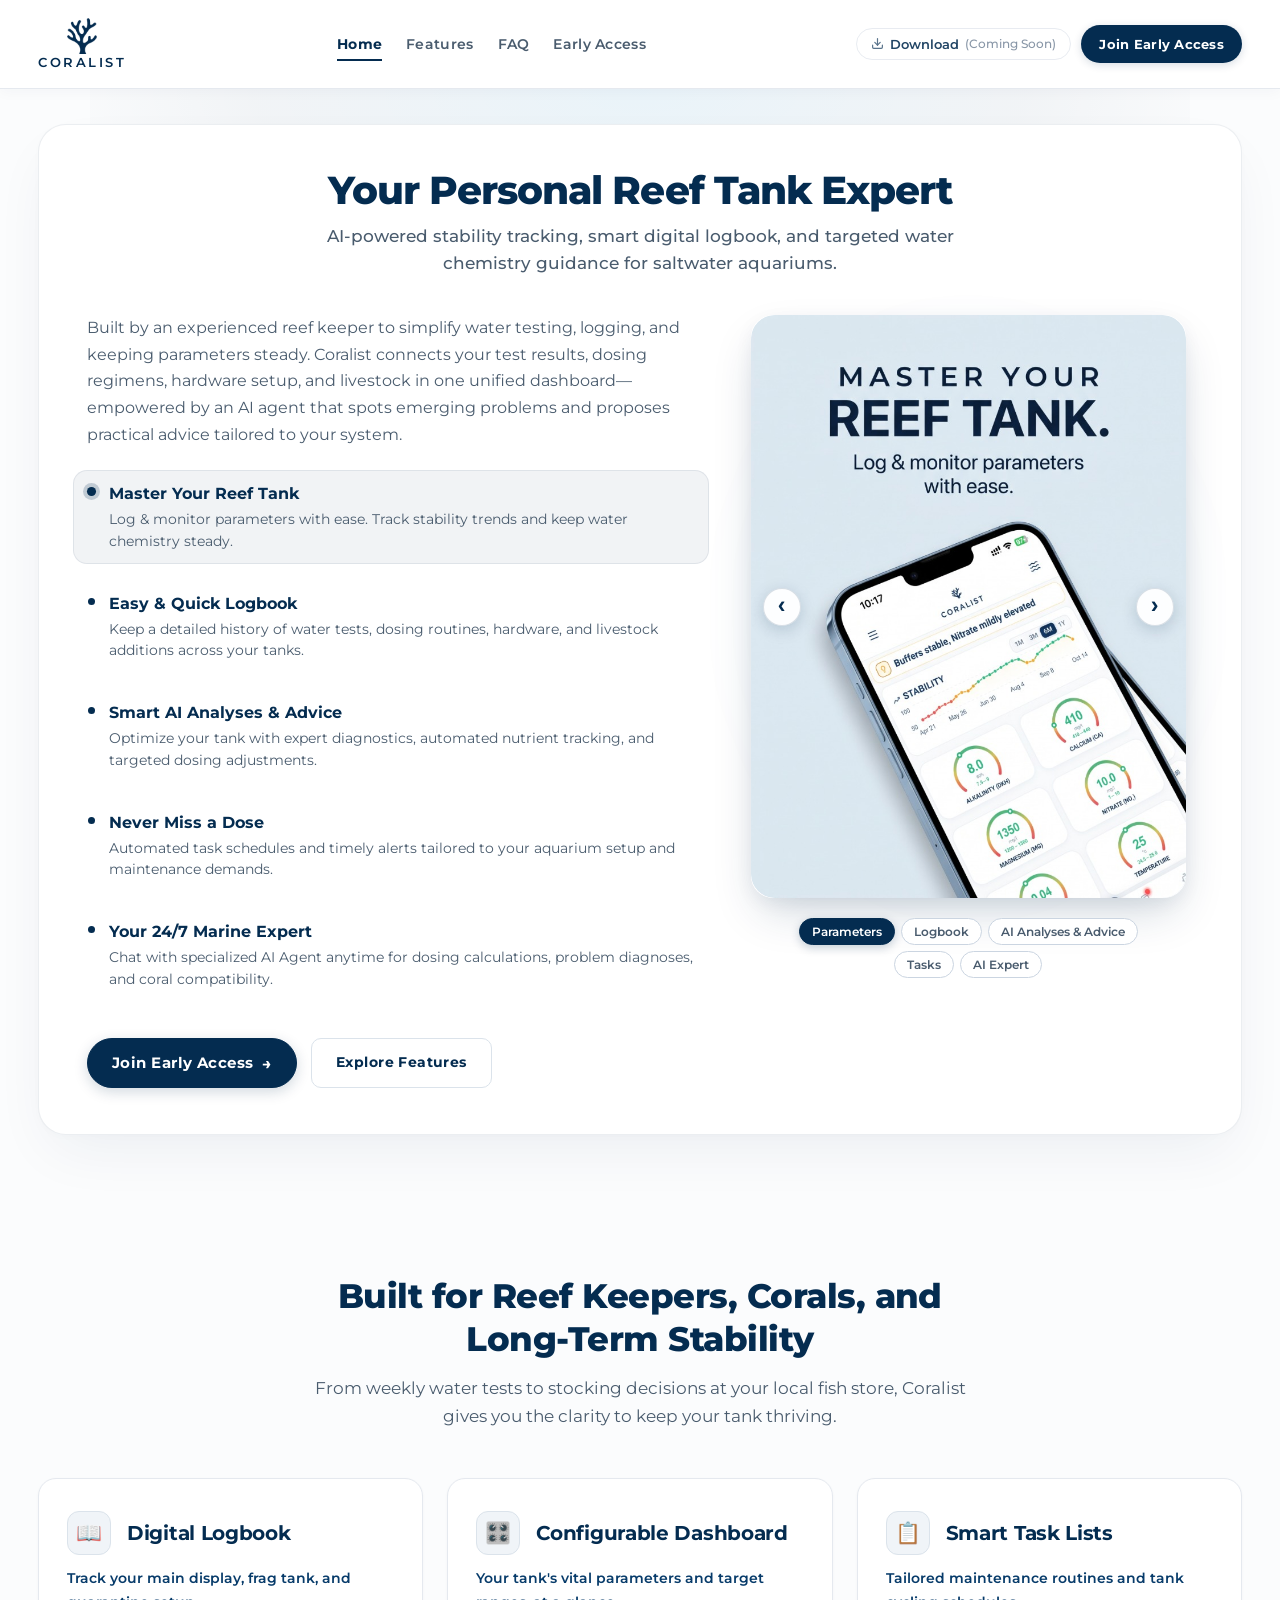
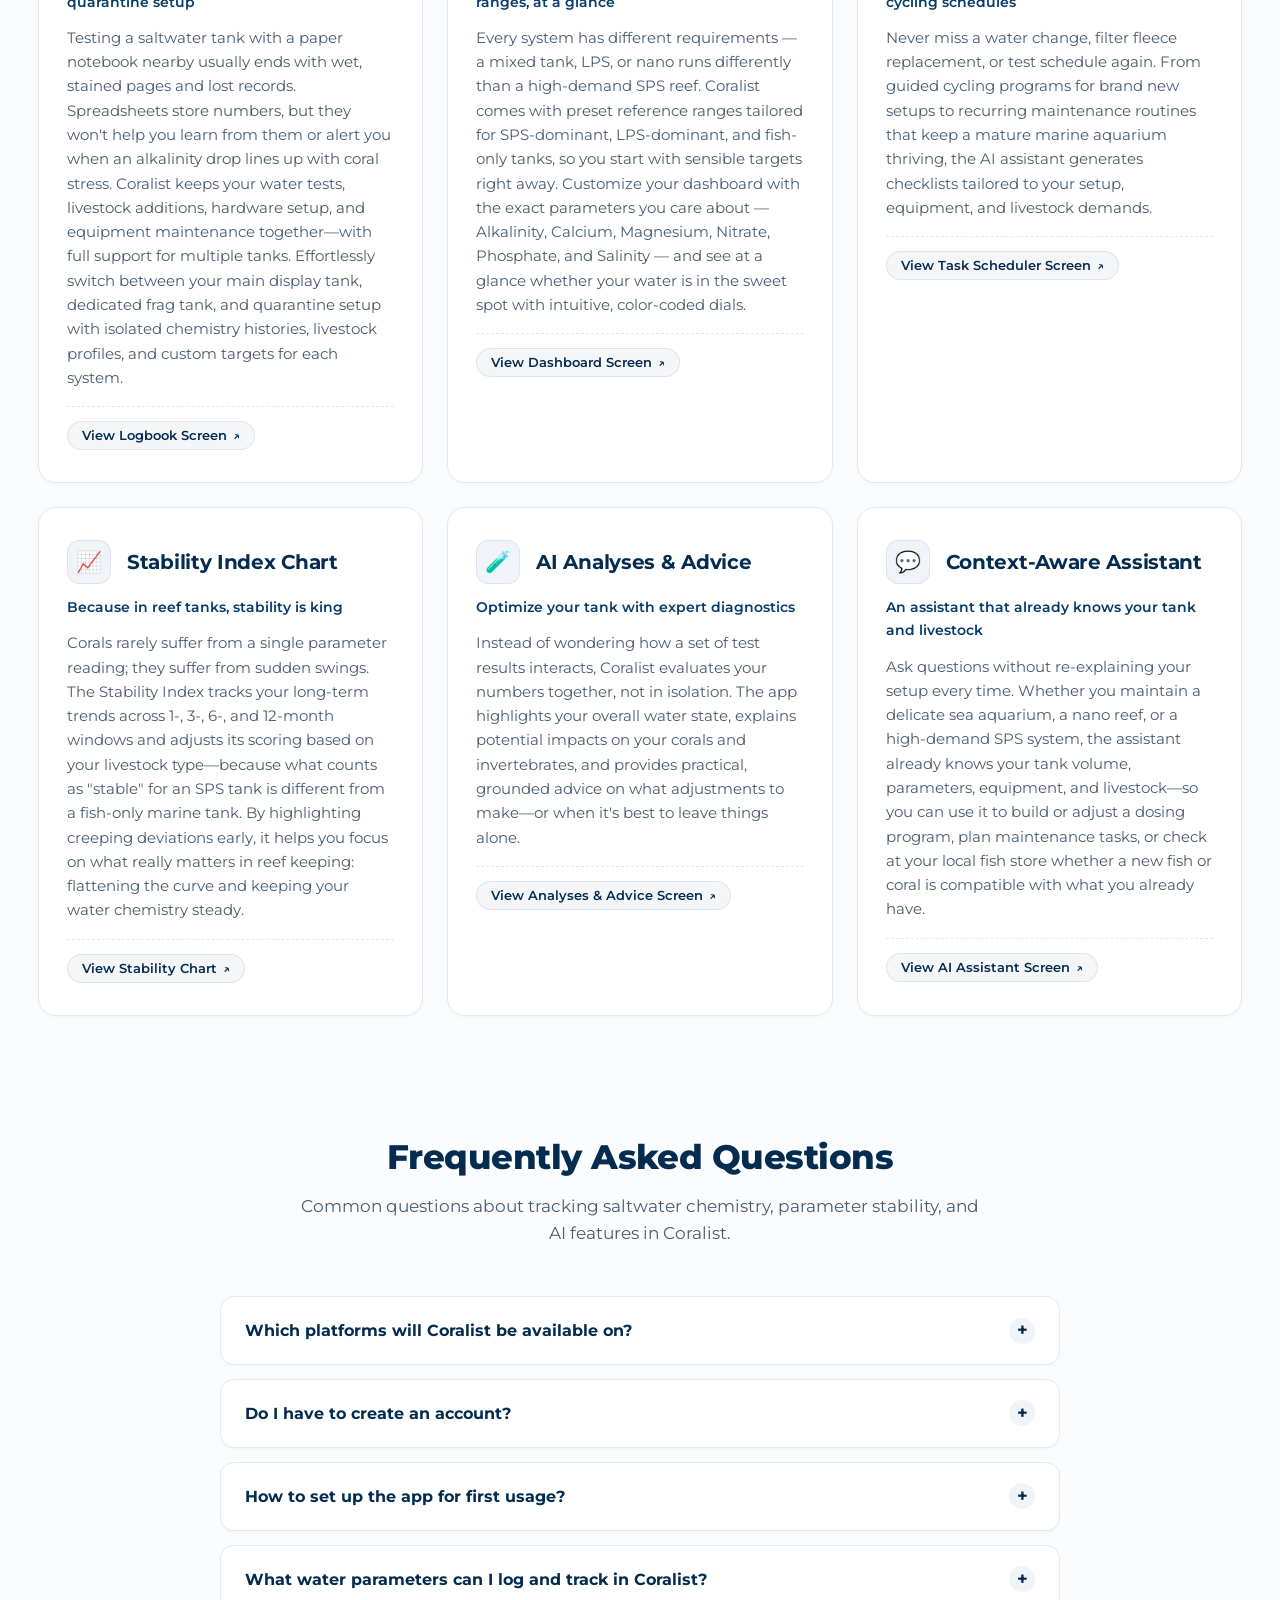
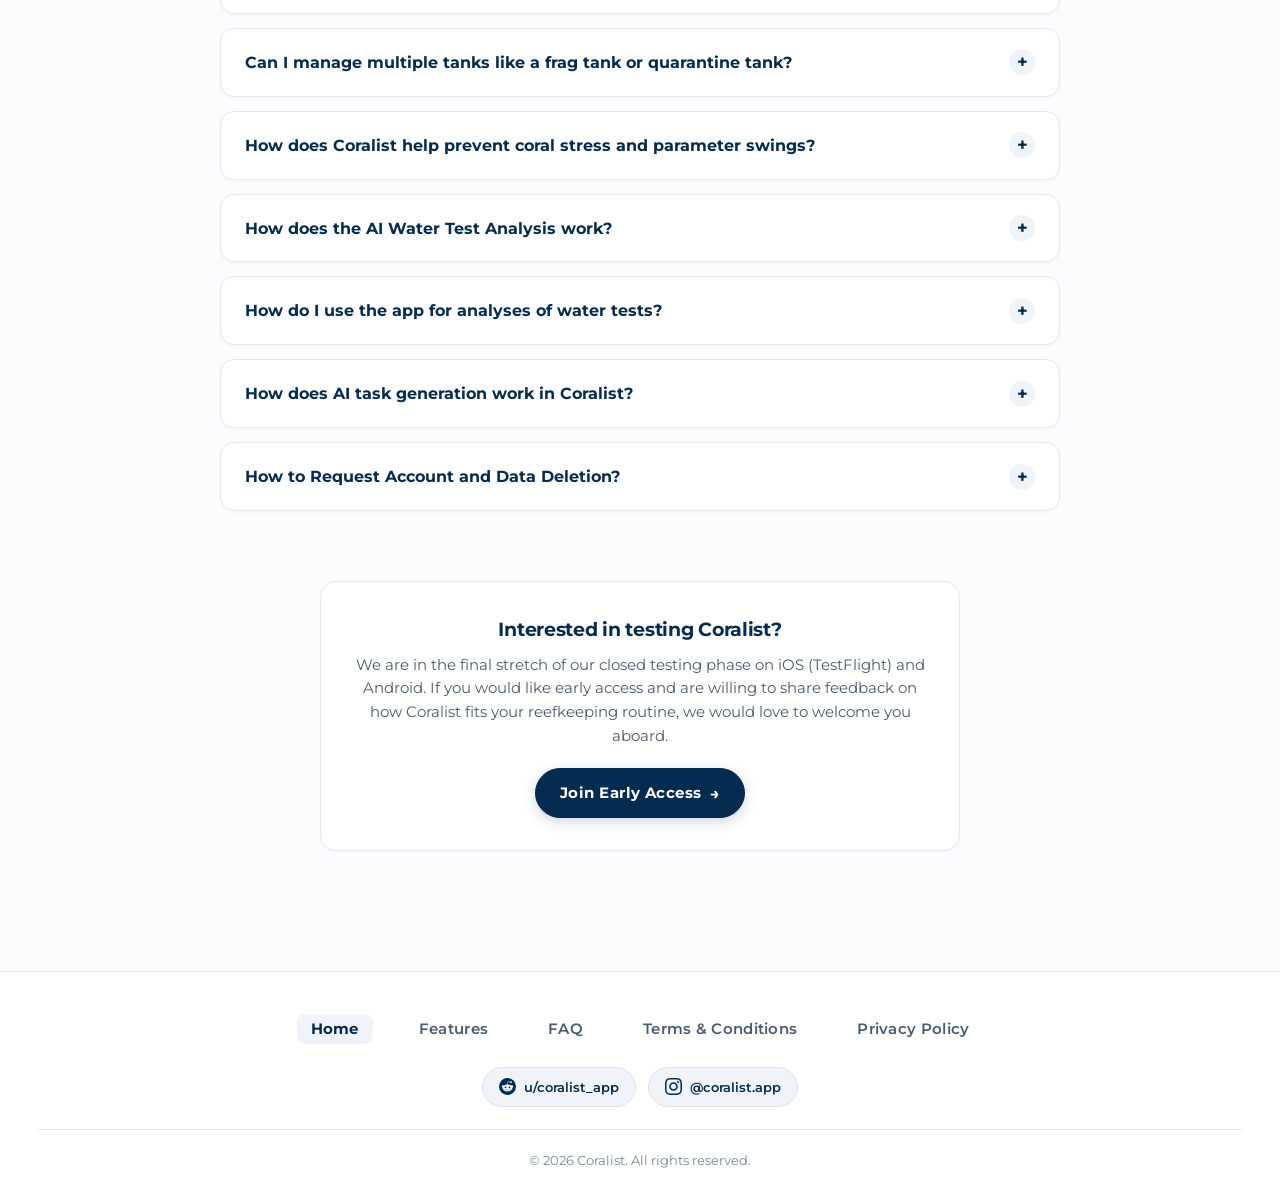
==== index.html @ 56431253 "feat(faq): remove pill badges and stack deletion method panes" ====
<!DOCTYPE html>
<html lang="en">

<head>
  <meta charset="UTF-8">
  <meta name="viewport" content="width=device-width, initial-scale=1.0">
  <title>Coralist — AI-Powered Reef Tank Advisor & Logbook</title>
  <meta name="description"
    content="Coralist is the smart reef tank advisor, logbook, and water chemistry tracker. Monitor parameter stability, log saltwater tests, and get AI guidance tailored to your corals.">
  <meta name="keywords"
    content="reef tank logbook, saltwater aquarium tracker, marine aquarium water testing, sea aquarium parameters, coral care app, reef tank app, alkalinity stability">
  <link rel="canonical" href="https://coralist.app/">

  <!-- Open Graph / Facebook / Discord / WhatsApp / Forums -->
  <meta property="og:type" content="website">
  <meta property="og:url" content="https://coralist.app/">
  <meta property="og:title" content="Coralist — AI-Powered Reef Tank Advisor & Logbook">
  <meta property="og:description"
    content="Coralist is the smart reef tank advisor, logbook, and water chemistry tracker. Monitor parameter stability, log saltwater tests, and get AI guidance tailored to your corals.">
  <meta property="og:image" content="https://coralist.app/assets/logo-premium-clean.png">
  <meta property="og:image:secure_url" content="https://coralist.app/assets/logo-premium-clean.png">
  <meta property="og:image:type" content="image/png">
  <meta property="og:image:width" content="1024">
  <meta property="og:image:height" content="1024">
  <meta property="og:image:alt" content="Coralist App Logo">
  <meta property="og:site_name" content="Coralist">

  <!-- Twitter Card -->
  <meta name="twitter:card" content="summary">
  <meta name="twitter:url" content="https://coralist.app/">
  <meta name="twitter:title" content="Coralist — AI-Powered Reef Tank Advisor & Logbook">
  <meta name="twitter:description"
    content="Coralist is the smart reef tank advisor, logbook, and water chemistry tracker. Monitor parameter stability, log saltwater tests, and get AI guidance tailored to your corals.">
  <meta name="twitter:image" content="https://coralist.app/assets/logo-premium-clean.png">
  <meta name="twitter:image:alt" content="Coralist App Logo">

  <!-- Mobile Browser Theme Color -->
  <meta name="theme-color" content="#042c50">

  <!-- Favicons -->
  <link rel="icon" type="image/svg+xml" href="assets/favicon.svg">
  <link rel="icon" type="image/png" sizes="32x32" href="assets/favicon-32x32.png">
  <link rel="icon" type="image/png" href="assets/logo-premium-clean.png">
  <link rel="apple-touch-icon" href="assets/apple-touch-icon.png">
  <link rel="stylesheet" href="styles.css?v=8.0">

  <!-- Schema.org Structured Data -->
  <script type="application/ld+json">
  {
    "@context": "https://schema.org",
    "@graph": [
      {
        "@type": "SoftwareApplication",
        "name": "Coralist",
        "applicationCategory": "UtilitiesApplication",
        "operatingSystem": "iOS, Android",
        "description": "Smart digital logbook and water chemistry companion for reef tank, marine aquarium, and sea aquarium keepers. Track alkalinity, calcium, nitrate, phosphate, and stability trends with context-aware AI analysis.",
        "url": "https://coralist.app/",
        "image": "https://coralist.app/assets/screenshots/feature-dashboard.jpg",
        "screenshot": "https://coralist.app/assets/screenshots/feature-dashboard.jpg",
        "offers": {
          "@type": "Offer",
          "price": "0",
          "priceCurrency": "USD",
          "availability": "https://schema.org/PreOrder"
        }
      },
      {
        "@type": "Organization",
        "name": "Coralist",
        "url": "https://coralist.app/",
        "logo": "https://coralist.app/assets/logo-premium-clean.png",
        "sameAs": [
          "https://www.reddit.com/user/coralist_app/",
          "https://www.instagram.com/coralist.app/"
        ],
        "contactPoint": {
          "@type": "ContactPoint",
          "email": "contact@coralist.app",
          "contactType": "Customer Support"
        }
      },
      {
        "@type": "FAQPage",
        "mainEntity": [
          {
            "@type": "Question",
            "name": "Which platforms will Coralist be available on?",
            "acceptedAnswer": {
              "@type": "Answer",
              "text": "Coralist is built natively for both iOS (iPhone) and Android mobile devices."
            }
          },
          {
            "@type": "Question",
            "name": "Do I have to create an account?",
            "acceptedAnswer": {
              "@type": "Answer",
              "text": "Only if you want to use cloud backup of your data and AI expert analyses. You can log parameters and use core features locally without an account, but creating an account is required if you want secure cloud backup across your devices and access to AI expert analyses."
            }
          },
          {
            "@type": "Question",
            "name": "How to set up the app for first usage?",
            "acceptedAnswer": {
              "@type": "Answer",
              "text": "Setting up Coralist for first usage is quick: 1. Click on Logbook in the bottom navigation. 2. Click on the Fish Icon in the top sub-menu to add your livestock. 3. Click on '+ Add Livestock'. 4. Fill in the details of the livestock being added. 5. Click on the Doser icon in the Logbook pane and click on 'Add Dosing'. 6. Add the details of your dosing solution. 7. Click on Hardware then click on 'Add Hardware'. 8. Add the details of your aquarium devices and equipment."
            }
          },
          {
            "@type": "Question",
            "name": "What water parameters can I log and track in Coralist?",
            "acceptedAnswer": {
              "@type": "Answer",
              "text": "Coralist supports logging and tracking all essential saltwater and reef aquarium parameters: Alkalinity (dKH), Calcium (Ca), Magnesium (Mg), Nitrate (NO₃), Phosphate (PO₄), Salinity (34–36 ppt / SG), Potassium (K), Boron (B), Iodine (I), Silicon (Si), Ammonia, Nitrite, pH, and Temperature. You can configure custom target ranges or use presets tailored for SPS-dominant, LPS, or mixed reefs."
            }
          },
          {
            "@type": "Question",
            "name": "Can I manage multiple tanks like a frag tank or quarantine tank?",
            "acceptedAnswer": {
              "@type": "Answer",
              "text": "Yes. Coralist supports full multi-tank management. You can create separate, dedicated profiles for your main display tank, frag tank, and quarantine tank (QT). Each tank maintains its own independent water chemistry history, custom target parameter ranges, livestock logs, equipment inventory, and AI analysis."
            }
          },
          {
            "@type": "Question",
            "name": "How does Coralist help prevent coral stress and parameter swings?",
            "acceptedAnswer": {
              "@type": "Answer",
              "text": "In reef aquariums, stability is king. Coralist's Stability Index tracks your parameters across 1-, 3-, 6-, and 12-month windows, scoring stability based on your livestock requirements to highlight creeping deviations before visible coral stress occurs."
            }
          },
          {
            "@type": "Question",
            "name": "How does the AI Water Test Analysis work?",
            "acceptedAnswer": {
              "@type": "Answer",
              "text": "Instead of evaluating each test result in isolation, Coralist's AI analyzes your parameters collectively. It takes into account historical trends, tank volume, coral sensitivity, and dosing routines to provide practical guidance on adjustments—or advise when it is best to leave things alone."
            }
          },
          {
            "@type": "Question",
            "name": "How do I use the app for analyses of water tests?",
            "acceptedAnswer": {
              "@type": "Answer",
              "text": "Using Coralist for water test analyses is simple: 1. Click the '+' button in the bottom navigation to add a new record. 2. Select 'Water test' from the category dropdown menu. 3. Enter your measured parameters or upload ICP PDF results, and submit. 4. The app calls the specialized AI Agent to analyze your current parameters against your historical trends, tank configuration, and livestock demands. 5. The AI Agent generates a comprehensive report with biological impact diagnostics and actionable dosing advice."
            }
          },
          {
            "@type": "Question",
            "name": "How does AI task generation work in Coralist?",
            "acceptedAnswer": {
              "@type": "Answer",
              "text": "Coralist's AI assistant creates personalized maintenance routines based directly on your tank's specifications—including water volume, maturity, equipment setup, livestock, and testing history. Whether you need a step-by-step cycling protocol for a brand-new system, a recovery routine after parameter swings, or recurring maintenance for skimmer cleaning, dosing refills, and media swaps, the AI drafts an actionable schedule that you can customize, set reminders for, and track with a single tap."
            }
          },
          {
            "@type": "Question",
            "name": "How to Request Account and Data Deletion?",
            "acceptedAnswer": {
              "@type": "Answer",
              "text": "In accordance with Google Play Developer Policies and data privacy regulations (GDPR and CCPA), Coralist provides full control over your personal data. You can delete your account and all associated data at any time using either of the following methods: Method 1: Delete Directly in the Mobile App (Instant) — 1. Open the Coralist app on your device. 2. Tap the menu icon in the top navigation bar to open the Settings Drawer. 3. Scroll down to the bottom section. 4. Tap 'Delete Account'. 5. Confirm the deletion prompt. Your session will immediately end, and your account will be marked for permanent removal. Method 2: Request Deletion via Email (If the app is uninstalled) — Send an email to contact@coralist.app with the subject 'Account and Data Deletion Request' stating that you wish to delete your Coralist account and providing your account email. What Data is Permanently Deleted: Account credentials, email address, authentication records; aquarium profiles, tank specifications, livestock records; all water parameter logs, testing history, dosing records, logbook entries; scheduled tasks and notifications; AI chat history and advice logs. Data Retention and Processing Window: In-app requests are processed immediately; email requests within 48 hours; all database records and backup archives are completely expunged within 30 days. Note on Active Subscriptions: Deleting your account does not cancel active store subscriptions; please cancel directly in your device store settings."
            }
          }
        ]
      }
    ]
  }
  </script>
</head>

<body>

  <!-- Site Header -->
  <header class="site-header">
    <div class="container nav-row">
      <!-- Left: Logo with Coralist centered underneath -->
      <a href="index.html" class="brand-link" aria-label="Coralist Home">
        <img src="assets/coral-header-light-thinned.png" alt="Coralist Logo" class="brand-icon-img" width="30" height="36">
        <span class="brand-text">Coralist</span>
      </a>

      <!-- Right: Navigation -->
      <nav class="site-nav">
        <ul class="nav-links">
          <li><a href="index.html" class="active">Home</a></li>
          <li><a href="#features">Features</a></li>
          <li><a href="#faq">FAQ</a></li>
          <li><a href="#beta-signup">Early Access</a></li>
        </ul>
      </nav>

      <!-- Action Buttons: Download (with Coming Soon tip) + Join Early Access CTA -->
      <div class="nav-actions">
        <button class="btn-nav-download" disabled aria-disabled="true" title="Public App Store & Google Play release coming soon">
          <svg class="download-icon" viewBox="0 0 24 24" width="13" height="13" fill="none" stroke="currentColor" stroke-width="2.2" stroke-linecap="round" stroke-linejoin="round" aria-hidden="true">
            <path d="M21 15v4a2 2 0 0 1-2 2H5a2 2 0 0 1-2-2v-4"></path>
            <polyline points="7 10 12 15 17 10"></polyline>
            <line x1="12" y1="15" x2="12" y2="3"></line>
          </svg>
          <span>Download</span>
          <span class="tip-text-soon">(Coming Soon)</span>
        </button>
        <a href="#beta-signup" class="btn-nav-beta">Join Early Access</a>
      </div>

      <button class="mobile-toggle-btn" aria-label="Toggle navigation" aria-expanded="false">
        <span class="hamburger-bar"></span>
        <span class="hamburger-bar"></span>
        <span class="hamburger-bar"></span>
      </button>
    </div>
  </header>
  <!-- Main Content -->
  <main>
    <div class="container">
      <!-- Hero Section -->
      <section class="hero-section">
        <!-- Product Preview Card -->
        <div class="showcase-card">
          <div class="showcase-header">
            <h1>Your Personal Reef Tank Expert</h1>
            <p class="hero-tagline">AI-powered stability tracking, smart digital logbook, and targeted water chemistry guidance for saltwater aquariums.</p>
          </div>

          <div class="showcase-text-col">
            <p class="hero-lead-text">
              Built by an experienced reef keeper to simplify water testing, logging, and keeping parameters steady. Coralist connects your test results, dosing regimens, hardware setup, and livestock in one unified dashboard—empowered by an AI agent that spots emerging problems and proposes practical advice tailored to your system.
            </p>

            <ul class="feature-list">
              <li class="feature-item is-active" data-slide="0">
                <span class="feature-bullet"></span>
                <div>
                  <strong>Master Your Reef Tank</strong>
                  <span class="feature-sub">Log &amp; monitor parameters with ease. Track stability trends and keep water chemistry steady.</span>
                </div>
              </li>

              <li class="feature-item" data-slide="1">
                <span class="feature-bullet"></span>
                <div>
                  <strong>Easy &amp; Quick Logbook</strong>
                  <span class="feature-sub">Keep a detailed history of water tests, dosing routines, hardware, and livestock additions across your tanks.</span>
                </div>
              </li>

              <li class="feature-item" data-slide="2">
                <span class="feature-bullet"></span>
                <div>
                  <strong>Smart AI Analyses &amp; Advice</strong>
                  <span class="feature-sub">Optimize your tank with expert diagnostics, automated nutrient tracking, and targeted dosing adjustments.</span>
                </div>
              </li>

              <li class="feature-item" data-slide="3">
                <span class="feature-bullet"></span>
                <div>
                  <strong>Never Miss a Dose</strong>
                  <span class="feature-sub">Automated task schedules and timely alerts tailored to your aquarium setup and maintenance demands.</span>
                </div>
              </li>

              <li class="feature-item" data-slide="4">
                <span class="feature-bullet"></span>
                <div>
                  <strong>Your 24/7 Marine Expert</strong>
                  <span class="feature-sub">Chat with specialized AI Agent anytime for dosing calculations, problem diagnoses, and coral compatibility.</span>
                </div>
              </li>
            </ul>

            <div class="hero-cta-group">
              <div class="btn-group">
                <a href="#beta-signup" class="btn btn-primary btn-cta">
                  <span>Join Early Access</span>
                  <span class="btn-arrow" aria-hidden="true">→</span>
                </a>
                <a href="#features" class="btn btn-secondary">Explore Features</a>
              </div>
            </div>
          </div>

          <div class="showcase-mockup-col">
            <div class="gallery-container" aria-label="Coralist Mobile App Gallery">


              <!-- Phone Frame with Slides and Overlay Arrows -->
              <div class="phone-mockup-frame gallery-frame">
                <button class="overlay-nav-btn prev-btn" aria-label="Previous screenshot">‹</button>
                <button class="overlay-nav-btn next-btn" aria-label="Next screenshot">›</button>

                <div class="gallery-slides" id="gallery-slides">
                  <div class="gallery-slide active" data-slide-index="0">
                    <img src="assets/screenshots/feature-dashboard.jpg"
                      alt="Coralist Mobile App - Master Your Reef Tank, Log & Monitor Parameters with Ease" width="764" height="1024"
                      fetchpriority="high">
                  </div>
                  <div class="gallery-slide" data-slide-index="1">
                    <img src="assets/screenshots/feature-logbook.jpg"
                      alt="Coralist Digital Logbook - Easy & Quick Logbook, Keep a Detailed History of Your Tank" width="764" height="1024"
                      loading="lazy">
                  </div>
                  <div class="gallery-slide" data-slide-index="2">
                    <img src="assets/screenshots/feature-analyses.jpg"
                      alt="Coralist Smart AI Analyses & Advice - Optimize Your Tank with Expert Diagnostics" width="764" height="1024"
                      loading="lazy">
                  </div>
                  <div class="gallery-slide" data-slide-index="3">
                    <img src="assets/screenshots/feature-tasks.jpg"
                      alt="Coralist Task Scheduler - Never Miss a Dose, Automated Task Schedules & Alerts" width="764" height="1024"
                      loading="lazy">
                  </div>
                  <div class="gallery-slide" data-slide-index="4">
                    <img src="assets/screenshots/feature-assistant.jpg"
                      alt="Coralist AI Assistant - Your 24/7 Marine Expert, Chat with Specialized AI Anytime" width="764" height="1024"
                      loading="lazy">
                  </div>
                </div>
              </div>

              <!-- Interactive Dots / Tabs below app screenshots -->
              <div class="gallery-indicators" role="tablist" aria-label="App preview screens">
                <div class="indicators-row">
                  <button class="indicator-dot active" data-index="0" role="tab" aria-selected="true">Parameters</button>
                  <button class="indicator-dot" data-index="1" role="tab" aria-selected="false">Logbook</button>
                  <button class="indicator-dot" data-index="2" role="tab" aria-selected="false">AI Analyses &amp; Advice</button>
                </div>
                <div class="indicators-row">
                  <button class="indicator-dot" data-index="3" role="tab" aria-selected="false">Tasks</button>
                  <button class="indicator-dot" data-index="4" role="tab" aria-selected="false">AI Expert</button>
                </div>
              </div>

            </div>
          </div>
        </div>

      </section>

      <!-- Detailed 6-Feature Breakdown Section -->
      <section class="features-section" id="features">
        <div class="section-header">
          <h2>Built for Reef Keepers, Corals, and Long-Term Stability</h2>
          <p>
            From weekly water tests to stocking decisions at your local fish store, Coralist gives you the clarity
            to keep your tank thriving.
          </p>
        </div>

        <!-- 6-Feature Grid (2 Rows of 3 Cards) -->
        <div class="features-grid">
          <!-- 1. Digital Logbook -->
          <div class="feature-card">
            <div class="feature-card-header">
              <div class="feature-card-icon">📖</div>
              <h3>Digital Logbook</h3>
            </div>
            <div class="feature-tagline">Track your main display, frag tank, and quarantine setup</div>
            <p>
              Testing a saltwater tank with a paper notebook nearby usually ends with wet, stained pages and lost
              records. Spreadsheets store numbers, but they won't help you learn from them or alert you when an
              alkalinity drop lines up with coral stress. Coralist keeps your water tests, livestock additions,
              hardware setup, and equipment maintenance together—with full support for multiple tanks. Effortlessly
              switch between your main display tank, dedicated frag tank, and quarantine setup with isolated
              chemistry histories, livestock profiles, and custom targets for each system.
            </p>
            <div class="feature-card-action">
              <button class="feature-preview-btn" data-open-screenshot="1" aria-label="View Digital Logbook screenshot">
                <span>View Logbook Screen</span>
                <span class="preview-arrow" aria-hidden="true">↗</span>
              </button>
            </div>
          </div>

          <!-- 2. Configurable Dashboard -->
          <div class="feature-card">
            <div class="feature-card-header">
              <div class="feature-card-icon">🎛️</div>
              <h3>Configurable Dashboard</h3>
            </div>
            <div class="feature-tagline">Your tank's vital parameters and target ranges, at a glance</div>
            <p>
              Every system has different requirements — a mixed tank, LPS, or nano runs differently than a
              high-demand SPS reef. Coralist comes with preset reference ranges tailored for SPS-dominant, LPS-dominant,
              and fish-only tanks, so you start with sensible targets right away. Customize your dashboard with the
              exact parameters you care about — Alkalinity, Calcium, Magnesium, Nitrate, Phosphate, and Salinity — and
              see at a glance whether
              your water is in the sweet spot with intuitive, color-coded dials.
            </p>
            <div class="feature-card-action">
              <button class="feature-preview-btn" data-open-screenshot="0" aria-label="View Dashboard Parameters screenshot">
                <span>View Dashboard Screen</span>
                <span class="preview-arrow" aria-hidden="true">↗</span>
              </button>
            </div>
          </div>

          <!-- 3. Smart Task Lists -->
          <div class="feature-card">
            <div class="feature-card-header">
              <div class="feature-card-icon">📋</div>
              <h3>Smart Task Lists</h3>
            </div>
            <div class="feature-tagline">Tailored maintenance routines and tank cycling schedules</div>
            <p>
              Never miss a water change, filter fleece replacement, or test schedule again. From guided cycling programs
              for brand new setups to recurring maintenance routines that keep a mature marine aquarium thriving, the AI
              assistant generates checklists tailored to your setup, equipment, and livestock demands.
            </p>
            <div class="feature-card-action">
              <button class="feature-preview-btn" data-open-screenshot="3" aria-label="View Smart Task Lists screenshot">
                <span>View Task Scheduler Screen</span>
                <span class="preview-arrow" aria-hidden="true">↗</span>
              </button>
            </div>
          </div>

          <!-- 4. Stability Index Chart -->
          <div class="feature-card">
            <div class="feature-card-header">
              <div class="feature-card-icon">📈</div>
              <h3>Stability Index Chart</h3>
            </div>
            <div class="feature-tagline">Because in reef tanks, stability is king</div>
            <p>
              Corals rarely suffer from a single parameter reading; they suffer from sudden swings. The Stability Index
              tracks your long-term trends across 1-, 3-, 6-, and 12-month windows and adjusts its scoring
              based on your livestock type—because what counts as "stable" for an SPS tank is different from a
              fish-only marine tank. By highlighting creeping deviations early, it helps you focus on what really
              matters in
              reef keeping: flattening the curve and keeping your water chemistry steady.
            </p>
            <div class="feature-card-action">
              <button class="feature-preview-btn" data-open-screenshot="0" aria-label="View Stability Index Chart screenshot">
                <span>View Stability Chart</span>
                <span class="preview-arrow" aria-hidden="true">↗</span>
              </button>
            </div>
          </div>

          <!-- 5. AI Analyses & Advice -->
          <div class="feature-card">
            <div class="feature-card-header">
              <div class="feature-card-icon">🧪</div>
              <h3>AI Analyses &amp; Advice</h3>
            </div>
            <div class="feature-tagline">Optimize your tank with expert diagnostics</div>
            <p>
              Instead of wondering how a set of test results interacts, Coralist evaluates your numbers together, not
              in isolation. The app highlights your overall water state, explains potential impacts on your corals and
              invertebrates, and provides practical, grounded advice on what adjustments to make—or when it's best to
              leave things alone.
            </p>
            <div class="feature-card-action">
              <button class="feature-preview-btn" data-open-screenshot="2" aria-label="View AI Analyses and Advice screenshot">
                <span>View Analyses &amp; Advice Screen</span>
                <span class="preview-arrow" aria-hidden="true">↗</span>
              </button>
            </div>
          </div>

          <!-- 6. Context-Aware Assistant -->
          <div class="feature-card">
            <div class="feature-card-header">
              <div class="feature-card-icon">💬</div>
              <h3>Context-Aware Assistant</h3>
            </div>
            <div class="feature-tagline">An assistant that already knows your tank and livestock</div>
            <p>
              Ask questions without re-explaining your setup every time. Whether you maintain a delicate sea aquarium,
              a nano reef, or a high-demand SPS system, the assistant already knows your tank volume, parameters,
              equipment, and livestock—so you can use it to build or adjust a dosing program, plan maintenance tasks,
              or check at your local fish store whether a new fish or coral is compatible with what you already have.
            </p>
            <div class="feature-card-action">
              <button class="feature-preview-btn" data-open-screenshot="4" aria-label="View Context-Aware Assistant screenshot">
                <span>View AI Assistant Screen</span>
                <span class="preview-arrow" aria-hidden="true">↗</span>
              </button>
            </div>
          </div>
        </div>
      </section>

      <!-- Frequently Asked Questions (SEO & Schema Rich Snippets) -->
      <section class="faq-section" id="faq">
        <div class="section-header">
          <h2>Frequently Asked Questions</h2>
          <p>
            Common questions about tracking saltwater chemistry, parameter stability, and AI features in Coralist.
          </p>
        </div>

        <div class="faq-list">
          <details class="faq-item">
            <summary class="faq-question">
              <span>Which platforms will Coralist be available on?</span>
              <span class="faq-icon" aria-hidden="true">+</span>
            </summary>
            <div class="faq-answer">
              <p>
                Coralist is built natively for both iOS (iPhone) and Android mobile devices. We are currently conducting
                our closed beta testing phase.
              </p>
            </div>
          </details>

          <details class="faq-item">
            <summary class="faq-question">
              <span>Do I have to create an account?</span>
              <span class="faq-icon" aria-hidden="true">+</span>
            </summary>
            <div class="faq-answer">
              <p>
                Only if you want to use cloud backup of your data and AI expert analyses.
              </p>
              <p>
                You can use Coralist locally to log water parameters, track maintenance tasks, and view stability charts without an account. Creating an account is only required if you want secure cloud backup across your devices and access to AI expert analyses and recommendations.
              </p>
            </div>
          </details>

          <details class="faq-item" id="faq-app-setup-guide">
            <summary class="faq-question">
              <span>How to set up the app for first usage?</span>
              <span class="faq-icon" aria-hidden="true">+</span>
            </summary>
            <div class="faq-answer">
              <p>
                Setting up Coralist for your reef tank is quick and intuitive. By logging your livestock, dosing schedule, and equipment hardware upfront, the app can calculate accurate biological loads, predict parameter consumption, and provide contextual AI advice:
              </p>

              <div class="faq-workflow-steps" data-walkthrough="setup">
                <!-- Step 1 -->
                <div class="workflow-step-card">
                  <div class="step-badge"><span>Step</span> <span>1</span></div>
                  <div class="step-img-box">
                    <img src="assets/screenshots/setup-step-1-click-log.jpg" alt="Step 1: Click on Logbook in the bottom navigation" width="764" height="1024" loading="lazy">
                  </div>
                  <div class="step-info">
                    <h4>Click on Logbook</h4>
                    <p>Tap <strong>Logbook</strong> in the bottom navigation bar to open your aquarium management hub.</p>
                  </div>
                </div>

                <!-- Step 2 -->
                <div class="workflow-step-card">
                  <div class="step-badge"><span>Step</span> <span>2</span></div>
                  <div class="step-img-box">
                    <img src="assets/screenshots/setup-step-2-fish-icon.jpg" alt="Step 2: Click on the Fish Icon to add your livestock" width="764" height="1024" loading="lazy">
                  </div>
                  <div class="step-info">
                    <h4>Select Fish Icon</h4>
                    <p>Click on the <strong>Fish Icon</strong> in the top sub-navigation to manage your aquarium livestock.</p>
                  </div>
                </div>

                <!-- Step 3 -->
                <div class="workflow-step-card">
                  <div class="step-badge"><span>Step</span> <span>3</span></div>
                  <div class="step-img-box">
                    <img src="assets/screenshots/setup-step-3-add-livestock.jpg" alt="Step 3: Click on Add Livestock" width="764" height="1024" loading="lazy">
                  </div>
                  <div class="step-info">
                    <h4>Click on Add Livestock</h4>
                    <p>Tap the blue <strong>+ Add Livestock</strong> button to register a new coral, fish, or invertebrate.</p>
                  </div>
                </div>

                <!-- Step 4 -->
                <div class="workflow-step-card">
                  <div class="step-badge"><span>Step</span> <span>4</span></div>
                  <div class="step-img-box">
                    <img src="assets/screenshots/setup-step-4-livestock-details.jpg" alt="Step 4: Fill the details of the livestock being added" width="764" height="1024" loading="lazy">
                  </div>
                  <div class="step-info">
                    <h4>Fill Livestock Details</h4>
                    <p>Enter the species name, quantity, introduction date, and placement notes, then save.</p>
                  </div>
                </div>

                <!-- Step 5 -->
                <div class="workflow-step-card">
                  <div class="step-badge"><span>Step</span> <span>5</span></div>
                  <div class="step-img-box">
                    <img src="assets/screenshots/setup-step-5-doser-icon.jpg" alt="Step 5: Click on the Doser icon in the Log pane and click on Add Dosing" width="764" height="1024" loading="lazy">
                  </div>
                  <div class="step-info">
                    <h4>Select Doser Icon &amp; Add Dosing</h4>
                    <p>Click on the <strong>Doser icon</strong> in the Log pane, then tap <strong>Add Dosing</strong>.</p>
                  </div>
                </div>

                <!-- Step 6 -->
                <div class="workflow-step-card">
                  <div class="step-badge"><span>Step</span> <span>6</span></div>
                  <div class="step-img-box">
                    <img src="assets/screenshots/setup-step-6-dosing-details.jpg" alt="Step 6: Add the details of the dosing solution" width="764" height="1024" loading="lazy">
                  </div>
                  <div class="step-info">
                    <h4>Add Dosing Details</h4>
                    <p>Enter your additive details (element, brand, concentration, daily volume, and dosing schedule).</p>
                  </div>
                </div>

                <!-- Step 7 -->
                <div class="workflow-step-card">
                  <div class="step-badge"><span>Step</span> <span>7</span></div>
                  <div class="step-img-box">
                    <img src="assets/screenshots/setup-step-7-hardware-add.jpg" alt="Step 7: Click on Hardware then click on Add Hardware" width="764" height="1024" loading="lazy">
                  </div>
                  <div class="step-info">
                    <h4>Click Hardware &amp; Add Hardware</h4>
                    <p>Click on the <strong>Hardware</strong> tab in the Log pane, then tap <strong>Add Hardware</strong>.</p>
                  </div>
                </div>

                <!-- Step 8 -->
                <div class="workflow-step-card">
                  <div class="step-badge"><span>Step</span> <span>8</span></div>
                  <div class="step-img-box">
                    <img src="assets/screenshots/setup-step-8-device-details.jpg" alt="Step 8: Add the details of your devices" width="764" height="1024" loading="lazy">
                  </div>
                  <div class="step-info">
                    <h4>Add Device Details</h4>
                    <p>Catalogue your equipment (lighting, skimmer, return pump, wavemaker) and maintenance schedules.</p>
                  </div>
                </div>
              </div>
            </div>
          </details>

          <details class="faq-item">
            <summary class="faq-question">
              <span>What water parameters can I log and track in Coralist?</span>
              <span class="faq-icon" aria-hidden="true">+</span>
            </summary>
            <div class="faq-answer">
              <p>
                Coralist provides full tracking and logging for all essential saltwater and reef aquarium parameters,
                featuring custom target ranges, alert boundaries, and color-coded status dials:
              </p>
              <div class="param-group-grid">
                <div class="param-category">
                  <h4>Major Elements &amp; Foundation</h4>
                  <ul>
                    <li><strong>Alkalinity (dKH):</strong> Carbonate buffer (7–11 dKH) for coral calcification.</li>
                    <li><strong>Calcium (Ca):</strong> Dissolved calcium (400–450 mg/L) for skeletal growth.</li>
                    <li><strong>Magnesium (Mg):</strong> Ionic balance (1250–1450 mg/L) preventing precipitation.</li>
                    <li><strong>Potassium (K):</strong> Essential macro element (380–420 mg/L) for coral coloration and
                      cellular function.</li>
                    <li><strong>Boron (B):</strong> pH buffering and skeletal formation (4–5 mg/L).</li>
                  </ul>
                </div>
                <div class="param-category">
                  <h4>Nutrients &amp; Cycling</h4>
                  <ul>
                    <li><strong>Nitrate (NO₃):</strong> Nutrient management (2–15 mg/L) for zooxanthellae health.</li>
                    <li><strong>Phosphate (PO₄):</strong> Inorganic nutrient tracking (0.02–0.1 mg/L).</li>
                    <li><strong>Ammonia:</strong> Biological filter indicator and cycling status (0 mg/L).</li>
                    <li><strong>Nitrite:</strong> Intermediate nitrogen cycle tracking (0 mg/L).</li>
                  </ul>
                </div>
                <div class="param-category">
                  <h4>Trace Elements &amp; Water Quality</h4>
                  <ul>
                    <li><strong>Iodine (I):</strong> Trace element (0.055–0.07 mg/L) for soft corals and invertebrate
                      health.</li>
                    <li><strong>Silicon (Si):</strong> Dissolved silicate (0–0.2 mg/L) to monitor diatom control.</li>
                    <li><strong>Salinity:</strong> Measured in practical salinity (34–36 ppt) or Specific Gravity (SG).
                    </li>
                    <li><strong>pH &amp; Temperature:</strong> Day/night pH balance (7.8–8.4) and thermal stability (°C /
                      °F).</li>
                  </ul>
                </div>
              </div>
              <p>
                Every parameter comes with customizable target ranges or pre-configured presets tailored for
                SPS-dominant reefs, LPS aquariums, soft corals, or mixed systems.
              </p>
            </div>
          </details>

          <details class="faq-item">
            <summary class="faq-question">
              <span>Can I manage multiple tanks like a frag tank or quarantine tank?</span>
              <span class="faq-icon" aria-hidden="true">+</span>
            </summary>
            <div class="faq-answer">
              <p>
                Yes. Coralist is engineered with full multi-tank support so you can manage your entire setup in one app:
              </p>
              <ul>
                <li><strong>Main Display Tank:</strong> Track long-term stability, coral calcification rates, dosing
                  routines, and livestock compatibility in your showpiece aquarium.</li>
                <li><strong>Frag Tank:</strong> Keep separate logs for coral propagation, accelerated growth parameters,
                  high-intensity lighting cycles, and frag inventories.</li>
                <li><strong>Quarantine Tank (QT):</strong> Monitor new fish and coral arrivals, track prophylactic
                  treatments and medications, and record observation periods completely isolated from your display
                  system.</li>
              </ul>
              <p>
                Each tank has its own independent water chemistry history, custom target ranges, livestock logs,
                equipment profiles, and AI-driven maintenance tasks.
              </p>
            </div>
          </details>

          <details class="faq-item">
            <summary class="faq-question">
              <span>How does Coralist help prevent coral stress and parameter swings?</span>
              <span class="faq-icon" aria-hidden="true">+</span>
            </summary>
            <div class="faq-answer">
              <p>
                In reef keeping, stability is king. Coralist’s Stability Index calculates long-term stability scores
                across 1-, 3-, 6-, and 12-month windows. By flagging creeping trends and sudden swings early, the app
                helps you make gradual corrections before visible coral stress, bleaching, or tissue necrosis occurs.
              </p>
            </div>
          </details>

          <details class="faq-item">
            <summary class="faq-question">
              <span>How does the AI Water Test Analysis work?</span>
              <span class="faq-icon" aria-hidden="true">+</span>
            </summary>
            <div class="faq-answer">
              <p>
                Rather than evaluating individual test numbers in isolation, Coralist analyzes your parameters
                collectively alongside historical trends, aquarium volume, and livestock sensitivity (SPS, LPS, soft
                corals). It diagnoses whether an imbalance is emerging and recommends practical adjustments—or advises
                when it is best to leave things alone to protect stability.
              </p>
            </div>
          </details>

          <details class="faq-item" id="faq-water-test-guide">
            <summary class="faq-question">
              <span>How do I use the app for analyses of water tests?</span>
              <span class="faq-icon" aria-hidden="true">+</span>
            </summary>
            <div class="faq-answer">
              <p>
                Using Coralist to analyze your water tests is fast and seamless. Simply log your latest test results, and our specialized AI Agent will cross-examine your readings against historical stability trends, aquarium volume, hardware configuration, and livestock demands to generate detailed diagnostics and advice:
              </p>

              <div class="faq-workflow-steps" data-walkthrough="water-test">
                <!-- Step 1 -->
                <div class="workflow-step-card">
                  <div class="step-badge"><span>Step</span> <span>1</span></div>
                  <div class="step-img-box">
                    <img src="assets/screenshots/step-1-add-record.jpg" alt="Step 1: Click on the plus button to add a new record" width="764" height="1024" loading="lazy">
                  </div>
                  <div class="step-info">
                    <h4>Click the <strong>+</strong> Button</h4>
                    <p>Tap the dark blue <strong>+</strong> button at the bottom of the navigation bar to create a new tank record.</p>
                  </div>
                </div>

                <!-- Step 2 -->
                <div class="workflow-step-card">
                  <div class="step-badge"><span>Step</span> <span>2</span></div>
                  <div class="step-img-box">
                    <img src="assets/screenshots/step-2-select-water-test.jpg" alt="Step 2: Select Water test from the category dropdown" width="764" height="1024" loading="lazy">
                  </div>
                  <div class="step-info">
                    <h4>Select "Water test"</h4>
                    <p>In the Add Record sheet, choose <strong>Water test</strong> from the category dropdown menu to open parameter inputs.</p>
                  </div>
                </div>

                <!-- Step 3 -->
                <div class="workflow-step-card">
                  <div class="step-badge"><span>Step</span> <span>3</span></div>
                  <div class="step-img-box">
                    <img src="assets/screenshots/step-3-enter-parameters.jpg" alt="Step 3: Enter water parameters and tap Add" width="764" height="1024" loading="lazy">
                  </div>
                  <div class="step-info">
                    <h4>Add Parameters &amp; Submit</h4>
                    <p>Enter your test results (Alkalinity, Calcium, Magnesium, Nitrate, etc.) or upload ICP PDF results, then tap <strong>Add</strong>.</p>
                  </div>
                </div>

                <!-- Step 4 -->
                <div class="workflow-step-card">
                  <div class="step-badge"><span>Step</span> <span>4</span></div>
                  <div class="step-img-box">
                    <img src="assets/screenshots/step-4-ai-agent-analyzing.jpg" alt="Step 4: AI Agent analyzes parameters against tank history and livestock" width="764" height="1024" loading="lazy">
                  </div>
                  <div class="step-info">
                    <h4>AI Agent Analyzes Your Tank</h4>
                    <p>The app calls the AI Agent to analyze your readings against your historical stability, tank equipment, and coral species.</p>
                  </div>
                </div>

                <!-- Step 5 -->
                <div class="workflow-step-card">
                  <div class="step-badge"><span>Step</span> <span>5</span></div>
                  <div class="step-img-box">
                    <img src="assets/screenshots/step-5-ai-advice-report.jpg" alt="Step 5: Receive personalized analyses and dosing advice" width="764" height="1024" loading="lazy">
                  </div>
                  <div class="step-info">
                    <h4>Receive Analyses &amp; Advice</h4>
                    <p>Get a comprehensive diagnostic breakdown with biological impact warnings and actionable dosing recommendations.</p>
                  </div>
                </div>
              </div>
            </div>
          </details>

          <details class="faq-item">
            <summary class="faq-question">
              <span>How does AI task generation work in Coralist?</span>
              <span class="faq-icon" aria-hidden="true">+</span>
            </summary>
            <div class="faq-answer">
              <p>
                Coralist’s AI assistant creates personalized maintenance routines based directly on your tank's
                specifications—including water volume, maturity, equipment setup, livestock, and testing history.
                Whether
                you need a step-by-step cycling protocol for a brand-new system, a recovery routine after parameter
                swings, or recurring maintenance for skimmer cleaning, dosing refills, and media swaps, the AI drafts an
                actionable schedule that you can customize, set reminders for, and track with a single tap.
              </p>
            </div>
          </details>

          <details class="faq-item" id="faq-delete-account">
            <summary class="faq-question">
              <span>How to Request Account and Data Deletion?</span>
              <span class="faq-icon" aria-hidden="true">+</span>
            </summary>
            <div class="faq-answer">
              <p>
                In accordance with Google Play Developer Policies and data privacy regulations (GDPR and CCPA), Coralist provides full control over your personal data. You can delete your account and all associated data at any time using either of the following methods:
              </p>

              <div class="deletion-methods-grid">
                <!-- Method 1: Delete Directly in Mobile App -->
                <div class="deletion-method-card">
                  <div class="method-card-header">
                    <h4>Method 1: Delete Directly in the Mobile App</h4>
                  </div>
                  <ol class="deletion-steps-list">
                    <li>Open the <strong>Coralist</strong> app on your device.</li>
                    <li>Tap the <strong>menu icon</strong> in the top navigation bar to open the Settings Drawer.</li>
                    <li>Scroll down to the bottom section.</li>
                    <li>Tap <strong>"Delete Account"</strong>.</li>
                    <li>Confirm the deletion prompt. Your session will immediately end, and your account will be marked for permanent removal.</li>
                  </ol>
                </div>

                <!-- Method 2: Request Deletion via Email -->
                <div class="deletion-method-card">
                  <div class="method-card-header">
                    <h4>Method 2: Request Deletion via Email (If the app is uninstalled)</h4>
                  </div>
                  <p class="method-desc">
                    If you no longer have the app installed or cannot access your account, you can submit a manual deletion request:
                  </p>
                  <div class="deletion-email-box">
                    <div class="email-meta-item">
                      <span class="meta-label">Send an email to:</span>
                      <a href="mailto:contact@coralist.app?subject=Account%20and%20Data%20Deletion%20Request&amp;body=Hi%20Coralist%20Team,%0A%0APlease%20permanently%20delete%20my%20Coralist%20account%20and%20all%20associated%20data.%0A%0AAccount%20Email:%20%0A%0AThank%20you!" class="email-meta-link">contact@coralist.app</a>
                    </div>
                    <div class="email-meta-item">
                      <span class="meta-label">Subject:</span>
                      <span class="meta-value">Account and Data Deletion Request</span>
                    </div>
                    <div class="email-meta-item">
                      <span class="meta-label">Body:</span>
                      <span class="meta-value">Please state that you wish to delete your Coralist account and provide the email address associated with your account.</span>
                    </div>
                  </div>
                </div>
              </div>

              <div class="deletion-info-grid">
                <!-- What Data is Permanently Deleted -->
                <div class="deletion-info-block">
                  <h4 class="deletion-block-title">What Data is Permanently Deleted</h4>
                  <p>When your account is deleted, the following data is permanently purged from our database:</p>
                  <ul class="deletion-bullets">
                    <li>Account credentials, email address, and authentication records.</li>
                    <li>Aquarium profiles, tank volume specifications, and livestock records.</li>
                    <li>All water parameter logs, testing history, dosing records, and logbook entries.</li>
                    <li>Scheduled tasks, custom maintenance reminders, and notifications.</li>
                    <li>AI chat history, personalized advice logs, and custom programs.</li>
                  </ul>
                </div>

                <!-- Data Retention and Processing Window -->
                <div class="deletion-info-block">
                  <h4 class="deletion-block-title">Data Retention and Processing Window</h4>
                  <ul class="deletion-bullets">
                    <li>In-app deletion requests are processed immediately upon confirmation.</li>
                    <li>Email deletion requests are verified and completed within 48 hours.</li>
                    <li>All database records and backup archives are completely expunged within 30 days.</li>
                  </ul>
                </div>
              </div>

              <!-- Note on Active Subscriptions -->
              <div class="deletion-sub-callout">
                <div class="sub-callout-icon" aria-hidden="true">
                  <svg width="20" height="20" viewBox="0 0 24 24" fill="none" stroke="currentColor" stroke-width="2" stroke-linecap="round" stroke-linejoin="round">
                    <circle cx="12" cy="12" r="10"></circle>
                    <line x1="12" y1="8" x2="12" y2="12"></line>
                    <line x1="12" y1="16" x2="12.01" y2="16"></line>
                  </svg>
                </div>
                <div class="sub-callout-text">
                  <p>
                    <strong>Note on Active Subscriptions:</strong> Deleting your account does not automatically cancel an active Google Play or App Store subscription. To avoid future billing, please cancel your auto-renewing subscription directly in your device’s store settings (Google Play &gt; Profile &gt; Payments &amp; Subscriptions &gt; Subscriptions).
                  </p>
                </div>
              </div>
            </div>
          </details>
        </div>
      </section>

      <!-- Bottom Invitation Notice Box -->
      <section class="notice-section">
        <div class="notice-box" id="beta-signup" style="margin-top: 50px;">
          <h4>Interested in testing Coralist?</h4>
          <p>
            We are in the final stretch of our closed testing phase on iOS (TestFlight) and Android. If you would like early access and are willing to share feedback on how Coralist fits your reefkeeping routine, we would love to welcome you aboard.
          </p>
          <div class="btn-group" style="justify-content: center; margin-top: 20px;">
            <a href="mailto:contact@coralist.app?subject=Coralist%20Early%20Access%20Feedback%20%26%20Testing&body=Hi%20Coralist%20Team,%0A%0AI'd%20like%20to%20test%20Coralist%20early%20and%20share%20feedback.%0A%0AMy%20Platform%20(iOS%20/%20Android):%20%0AMy%20Aquarium%20Setup:%20%0A%0AThank%20you!"
              class="btn btn-primary btn-cta">
              <span>Join Early Access</span>
              <span class="btn-arrow" aria-hidden="true">→</span>
            </a>
          </div>
        </div>
      </section>

    </div>
  </main>

  <!-- Site Footer & Page Navigation -->
  <footer class="site-footer">
    <div class="container">
      <nav class="footer-nav" aria-label="Page Navigation">
        <ul class="footer-links">
          <li><a href="index.html" class="active">Home</a></li>
          <li><a href="#features">Features</a></li>
          <li><a href="#faq">FAQ</a></li>
          <li><a href="terms.html">Terms & Conditions</a></li>
          <li><a href="privacy.html">Privacy Policy</a></li>
        </ul>
      </nav>

      <div class="footer-social" aria-label="Social Media Links">
        <a href="https://www.reddit.com/user/coralist_app/" target="_blank" rel="noopener noreferrer"
          class="social-link" aria-label="Coralist on Reddit">
          <svg class="social-icon" viewBox="0 0 24 24" width="18" height="18" fill="currentColor" aria-hidden="true">
            <path
              d="M12 0A12 12 0 0 0 0 12a12 12 0 0 0 12 12 12 12 0 0 0 12-12A12 12 0 0 0 12 0zm5.01 4.744c.688 0 1.25.561 1.25 1.249a1.25 1.25 0 0 1-2.498.056l-2.597-.547-.8 3.747c1.824.07 3.48.632 4.674 1.488.308-.309.73-.491 1.207-.491.968 0 1.754.786 1.754 1.754 0 .716-.435 1.333-1.01 1.614a3.111 3.111 0 0 1 .042.52c0 2.694-3.13 4.87-7.004 4.87-3.874 0-7.004-2.176-7.004-4.87 0-.183.015-.366.043-.534A1.748 1.748 0 0 1 4.028 12c0-.968.786-1.754 1.754-1.754.463 0 .898.196 1.207.49 1.207-.883 2.878-1.43 4.744-1.487l.885-4.182a.342.342 0 0 1 .14-.197.35.35 0 0 1 .238-.042l2.906.617a1.214 1.214 0 0 1 1.108-.701zM9.25 12C8.561 12 8 12.562 8 13.25c0 .687.561 1.248 1.25 1.248.687 0 1.248-.561 1.248-1.249 0-.688-.561-1.249-1.249-1.249zm5.5 0c-.687 0-1.248.561-1.248 1.25 0 .687.561 1.248 1.249 1.248.688 0 1.249-.561 1.249-1.249 0-.687-.562-1.249-1.25-1.249zm-5.466 3.99a.327.327 0 0 0-.231.094.33.33 0 0 0 0 .463c.842.842 2.484.913 2.961.913.477 0 2.105-.056 2.961-.913a.361.361 0 0 0 .029-.463.33.33 0 0 0-.464 0c-.547.533-1.684.73-2.512.73-.828 0-1.979-.197-2.512-.73a.326.326 0 0 0-.232-.095z" />
          </svg>
          <span>u/coralist_app</span>
        </a>
        <a href="https://www.instagram.com/coralist.app/" target="_blank" rel="noopener noreferrer" class="social-link"
          aria-label="Coralist on Instagram">
          <svg class="social-icon" viewBox="0 0 24 24" width="18" height="18" fill="currentColor" aria-hidden="true">
            <path
              d="M12 2.163c3.204 0 3.584.012 4.85.07 3.252.148 4.771 1.691 4.919 4.919.058 1.265.069 1.645.069 4.849 0 3.205-.012 3.584-.069 4.849-.149 3.225-1.664 4.771-4.919 4.919-1.266.058-1.644.07-4.85.07-3.204 0-3.584-.012-4.849-.07-3.26-.149-4.771-1.699-4.919-4.92-.058-1.265-.07-1.644-.07-4.849 0-3.204.013-3.583.07-4.849.149-3.227 1.664-4.771 4.919-4.919 1.266-.057 1.645-.069 4.849-.069zm0-2.163c-3.259 0-3.667.014-4.947.072-4.358.2-6.78 2.618-6.98 6.98-.059 1.281-.073 1.689-.073 4.948 0 3.259.014 3.668.072 4.948.2 4.358 2.618 6.78 6.98 6.98 1.281.058 1.689.072 4.948.072 3.259 0 3.668-.014 4.948-.072 4.354-.2 6.782-2.618 6.979-6.98.059-1.28.073-1.689.073-4.948 0-3.259-.014-3.667-.072-4.947-.196-4.354-2.617-6.78-6.979-6.98-1.281-.059-1.69-.073-4.949-.073zm0 5.838c-3.403 0-6.162 2.759-6.162 6.162s2.759 6.163 6.162 6.163 6.162-2.759 6.162-6.163c0-3.403-2.759-6.162-6.162-6.162zm0 10.162c-2.209 0-4-1.79-4-4 0-2.209 1.791-4 4-4s4 1.791 4 4c0 2.21-1.791 4-4 4zm6.406-11.845c-.796 0-1.441.645-1.441 1.44s.645 1.44 1.441 1.44c.795 0 1.439-.645 1.439-1.44s-.644-1.44-1.439-1.44z" />
          </svg>
          <span>@coralist.app</span>
        </a>
      </div>

      <div class="footer-bottom">
        <p>© 2026 Coralist. All rights reserved.</p>
      </div>
    </div>
  </footer>

  <!-- Lightbox Modal for Walkthrough and Screenshots -->
  <div class="screenshot-lightbox" id="screenshot-lightbox" role="dialog" aria-modal="true" aria-label="Enlarged screenshot preview" aria-hidden="true">
    <div class="lightbox-backdrop" id="lightbox-backdrop"></div>
    <div class="lightbox-dialog">
      <div class="lightbox-top-bar">
        <button class="lightbox-close-btn" id="lightbox-close-btn" aria-label="Close preview" title="Close (Esc)">✕</button>
      </div>
      <button class="lightbox-nav-btn lightbox-prev-btn" id="lightbox-prev-btn" aria-label="Previous step">‹</button>
      <button class="lightbox-nav-btn lightbox-next-btn" id="lightbox-next-btn" aria-label="Next step">›</button>
      
      <div class="lightbox-content">
        <div class="lightbox-img-wrapper" id="lightbox-img-wrapper">
          <img class="lightbox-image" id="lightbox-image" src="assets/screenshots/step-1-add-record.jpg" alt="Water test step preview">
        </div>
        <div class="lightbox-footer">
          <div class="lightbox-caption" id="lightbox-caption">Water Test Walkthrough — Step 1: Click the + Button</div>
          <div class="lightbox-hint">Use ‹ › arrows to browse steps • Press Esc to close</div>
        </div>
      </div>
    </div>
  </div>

  <script src="script.js?v=6.9"></script>
</body>

</html>
---- styles.css ----
/* ==========================================================================
   Coralist - Premium Minimalist Navy & White Design System
   Matches Coralist App Brand Identity (#042c50)
   ========================================================================== */

@import url('https://fonts.googleapis.com/css2?family=Montserrat:wght@400;500;600;700;800;900&display=swap');

:root {
  /* Brand Navy & White Color Hierarchy */
  --navy-primary: #042c50;
  --navy-dark: #021a30;
  --navy-hover: #073b6a;
  --navy-subtle: #f0f4f8;
  --navy-border-subtle: #dbe3eb;

  --bg-white: #ffffff;
  --bg-page: #fbfcfd;
  --bg-surface: #ffffff;
  --bg-muted: #f4f6f9;

  --border-hairline: #e5e9ef;
  --border-medium: #cbd5e1;
  --border-focus: #042c50;

  /* Typography */
  --text-primary: #042c50;
  --text-secondary: #4a5c6e;
  --text-muted: #78889b;
  --text-light: #ffffff;

  --font-brand: 'Montserrat', -apple-system, BlinkMacSystemFont, 'Segoe UI', Roboto, sans-serif;

  /* Natural Elevations */
  --shadow-subtle: 0 1px 3px rgba(4, 44, 80, 0.04);
  --shadow-card: 0 8px 24px -4px rgba(4, 44, 80, 0.06), 0 2px 6px -1px rgba(4, 44, 80, 0.02);
  --shadow-float: 0 20px 40px -12px rgba(4, 44, 80, 0.12);
}

/* Reset */
*, *::before, *::after {
  box-sizing: border-box;
  margin: 0;
  padding: 0;
}

html {
  font-size: 16px;
  -webkit-font-smoothing: antialiased;
  -moz-osx-font-smoothing: grayscale;
  overflow-x: hidden;
  scroll-behavior: smooth;
  scroll-padding-top: 104px;
}

body {
  background-color: var(--bg-page);
  color: var(--text-primary);
  font-family: var(--font-brand);
  line-height: 1.65;
  min-height: 100vh;
  display: flex;
  flex-direction: column;
  overflow-x: hidden;
  width: 100%;
  padding-top: 88px;
}

/* Ensure sections target correctly below fixed header */
section[id] {
  scroll-margin-top: 104px;
}

/* Container */
.container {
  width: 100%;
  max-width: 1260px;
  margin: 0 auto;
  padding: 0 28px;
}

/* ==========================================================================
   Header Navigation (Stacked Brand on Left, Navigation on Right)
   ========================================================================== */
.site-header {
  position: fixed;
  top: 0;
  left: 0;
  right: 0;
  width: 100%;
  z-index: 1000;
  background: rgba(255, 255, 255, 0.97);
  backdrop-filter: blur(12px);
  -webkit-backdrop-filter: blur(12px);
  border-bottom: 1px solid var(--border-hairline);
  box-shadow: 0 2px 14px rgba(4, 44, 80, 0.04);
}

.nav-row {
  display: flex;
  align-items: center;
  justify-content: space-between;
  height: 88px;
}

/* Brand Logo (Left-Aligned, Centered Stack: Silhouette on top, CORALIST underneath) */
.brand-link {
  display: flex;
  flex-direction: column;
  align-items: center;
  justify-content: center;
  gap: 3px;
  text-decoration: none;
  cursor: pointer;
  padding: 4px 0;
  transition: opacity 0.15s ease, transform 0.15s ease;
}

.brand-link:hover {
  opacity: 0.85;
}

.brand-icon-img {
  width: 30px;
  height: 36px;
  object-fit: contain;
  display: block;
  flex-shrink: 0;
  transition: transform 0.2s ease;
}

.brand-link:hover .brand-icon-img {
  transform: scale(1.04);
}

.brand-icon-mask {
  width: 30px;
  height: 36px;
  background-color: var(--navy-primary);
  -webkit-mask-image: url('assets/coral-header-light-thinned.png');
  mask-image: url('assets/coral-header-light-thinned.png');
  -webkit-mask-size: contain;
  mask-size: contain;
  -webkit-mask-repeat: no-repeat;
  mask-repeat: no-repeat;
  -webkit-mask-position: center;
  mask-position: center;
  display: block;
  flex-shrink: 0;
}

.brand-text {
  font-family: var(--font-brand);
  font-size: 0.80rem;
  font-weight: 600;
  letter-spacing: 0.20em;
  text-transform: uppercase;
  color: var(--navy-primary);
  line-height: 1;
}

/* Navigation Links (Right-Aligned) */
.site-nav {
  display: flex;
  align-items: center;
}

.nav-links {
  display: flex;
  align-items: center;
  gap: 24px;
  list-style: none;
}

.nav-links a {
  text-decoration: none;
  font-size: 0.9rem;
  font-weight: 600;
  color: var(--text-secondary);
  letter-spacing: 0.02em;
  transition: color 0.15s ease;
  position: relative;
  padding: 6px 0;
}

.nav-links a:hover {
  color: var(--navy-primary);
}

.nav-links a.active {
  color: var(--navy-primary);
  font-weight: 700;
}

.nav-links a.active::after {
  content: '';
  position: absolute;
  bottom: -2px;
  left: 0;
  width: 100%;
  height: 2px;
  background-color: var(--navy-primary);
}

/* Header Action Buttons (Beta CTA + Disabled Download indicator) */
.nav-actions {
  display: flex;
  align-items: center;
  gap: 10px;
}

.btn-nav-beta {
  display: inline-flex;
  align-items: center;
  justify-content: center;
  padding: 8px 18px;
  border-radius: 9999px;
  background-color: var(--navy-primary);
  color: #ffffff;
  font-family: var(--font-brand);
  font-size: 0.84rem;
  font-weight: 700;
  letter-spacing: 0.02em;
  text-decoration: none;
  transition: all 0.2s ease;
  box-shadow: 0 2px 8px rgba(4, 44, 80, 0.16);
  white-space: nowrap;
}

.btn-nav-beta:hover {
  background-color: var(--navy-hover);
  transform: translateY(-1px);
  box-shadow: 0 4px 14px rgba(4, 44, 80, 0.24);
}

.btn-nav-download {
  display: inline-flex;
  align-items: center;
  gap: 6px;
  padding: 7px 14px;
  border-radius: 9999px;
  background: #ffffff;
  border: 1px solid var(--border-hairline);
  color: var(--navy-primary);
  font-family: var(--font-brand);
  font-size: 0.82rem;
  font-weight: 600;
  cursor: not-allowed;
  user-select: none;
  position: relative;
  transition: all 0.2s ease;
  opacity: 0.88;
}

.btn-nav-download:hover {
  background: var(--navy-subtle);
  border-color: var(--navy-border-subtle);
}

.download-icon {
  color: var(--navy-primary);
  opacity: 0.75;
  flex-shrink: 0;
}

.tip-text-soon {
  font-size: 0.72rem;
  font-weight: 500;
  color: var(--text-muted);
  letter-spacing: 0;
}

.mobile-toggle-btn {
  display: none;
  background: transparent;
  border: 1px solid var(--navy-border-subtle);
  border-radius: 10px;
  width: 42px;
  height: 42px;
  padding: 0;
  cursor: pointer;
  align-items: center;
  justify-content: center;
  flex-direction: column;
  gap: 5px;
  transition: all 0.2s ease;
  -webkit-tap-highlight-color: transparent;
}

.mobile-toggle-btn:hover {
  background-color: var(--navy-subtle);
}

.hamburger-bar {
  display: block;
  width: 20px;
  height: 2px;
  background-color: var(--navy-primary);
  border-radius: 2px;
  transition: transform 0.25s cubic-bezier(0.16, 1, 0.3, 1), opacity 0.2s ease;
  transform-origin: center;
}

.mobile-toggle-btn.is-active .hamburger-bar:nth-child(1) {
  transform: translateY(7px) rotate(45deg);
}

.mobile-toggle-btn.is-active .hamburger-bar:nth-child(2) {
  opacity: 0;
  transform: scaleX(0);
}

.mobile-toggle-btn.is-active .hamburger-bar:nth-child(3) {
  transform: translateY(-7px) rotate(-45deg);
}

/* ==========================================================================
   Typography & Hierarchy
   ========================================================================== */
h1, h2, h3, h4, h5, h6 {
  font-family: var(--font-brand);
  color: var(--navy-primary);
  letter-spacing: -0.015em;
  font-weight: 700;
}

/* ==========================================================================
   Hero & Under Construction Section
   ========================================================================== */
main {
  flex: 1;
}

.hero-section {
  padding: 36px 0 60px;
  text-align: center;
  position: relative;
}

.hero-section::before {
  content: '';
  position: absolute;
  top: -80px;
  left: 50%;
  transform: translateX(-50%);
  width: 1100px;
  max-width: 100vw;
  height: 560px;
  background: radial-gradient(ellipse 70% 50% at 50% 15%, rgba(2, 132, 199, 0.07) 0%, rgba(4, 44, 80, 0.04) 50%, transparent 80%);
  pointer-events: none;
  z-index: 0;
}

/* Beta Notice Banner */
.beta-notice-banner {
  display: inline-flex;
  align-items: center;
  justify-content: center;
  gap: 12px;
  flex-wrap: wrap;
  margin: 0 auto 36px;
  padding: 8px 22px;
  background: var(--navy-subtle);
  border: 1px solid var(--navy-border-subtle);
  border-radius: 9999px;
  font-size: 0.88rem;
  color: var(--navy-primary);
  box-shadow: 0 2px 10px rgba(4, 44, 80, 0.04);
  transition: all 0.25s ease;
}

.beta-notice-banner:hover {
  border-color: rgba(4, 44, 80, 0.25);
  box-shadow: 0 4px 16px rgba(4, 44, 80, 0.08);
}

.beta-tag {
  display: inline-flex;
  align-items: center;
  gap: 8px;
  font-weight: 700;
  font-size: 0.75rem;
  text-transform: uppercase;
  letter-spacing: 0.08em;
  background: rgba(4, 44, 80, 0.08);
  padding: 3px 10px;
  border-radius: 9999px;
}

.beta-notice-text {
  font-weight: 500;
  line-height: 1.4;
}

.beta-link {
  color: var(--navy-primary);
  font-weight: 700;
  text-decoration: underline;
  text-underline-offset: 3px;
  transition: opacity 0.2s ease;
}

.beta-link:hover {
  opacity: 0.8;
}

.hero-heading {
  font-size: 2.85rem;
  font-weight: 800;
  line-height: 1.2;
  color: var(--navy-primary);
  max-width: 780px;
  margin: 0 auto 20px;
  letter-spacing: -0.025em;
}

.hero-subheading {
  font-size: 1.1rem;
  color: var(--text-secondary);
  max-width: 620px;
  margin: 0 auto 48px;
  line-height: 1.7;
  font-weight: 400;
}

/* ==========================================================================
   Minimal App Showcase Card
   ========================================================================== */
.showcase-card {
  position: relative;
  z-index: 1;
  background: #ffffff;
  border: 1px solid rgba(4, 44, 80, 0.08);
  border-radius: 28px;
  box-shadow: 0 24px 60px -14px rgba(4, 44, 80, 0.07), 0 2px 8px -1px rgba(4, 44, 80, 0.02);
  padding: 42px 48px 46px;
  margin: 0 auto 60px;
  display: grid;
  grid-template-columns: minmax(340px, 1fr) minmax(360px, 450px);
  gap: 32px 48px;
  align-items: start;
  text-align: left;
}

/* Centered Showcase Header above both columns */
.showcase-header {
  grid-column: 1 / -1;
  text-align: center;
  display: flex;
  flex-direction: column;
  align-items: center;
  margin-bottom: 6px;
}

.showcase-header h1 {
  font-size: 2.45rem;
  font-weight: 800;
  color: var(--navy-primary);
  line-height: 1.18;
  letter-spacing: -0.025em;
  text-align: center;
  max-width: 820px;
}

.hero-tagline {
  font-size: 1.05rem;
  color: var(--text-secondary);
  line-height: 1.6;
  max-width: 660px;
  margin: 10px auto 0;
  font-weight: 500;
}

.showcase-text-col {
  display: flex;
  flex-direction: column;
  gap: 16px;
}

.hero-lead-text {
  font-size: 0.98rem;
  color: var(--text-secondary);
  line-height: 1.7;
}

.hero-cta-group {
  display: flex;
  flex-direction: column;
  gap: 18px;
  margin-top: 10px;
}

.btn-primary.btn-cta {
  display: inline-flex;
  align-items: center;
  gap: 8px;
  padding: 12px 24px;
  font-size: 0.92rem;
  border-radius: 9999px;
  box-shadow: 0 4px 14px rgba(4, 44, 80, 0.18);
}

.btn-primary.btn-cta:hover {
  transform: translateY(-1px);
  box-shadow: 0 6px 20px rgba(4, 44, 80, 0.28);
}

.btn-arrow {
  display: inline-block;
  font-size: 1.1em;
  line-height: 1;
  transition: transform 0.2s ease;
}

.btn-primary.btn-cta:hover .btn-arrow {
  transform: translateX(3px);
}

/* Disabled Native App Store Badges with Coming Soon */
.store-strip-disabled {
  display: flex;
  flex-direction: column;
  gap: 8px;
  padding-top: 6px;
}

.store-strip-label {
  font-size: 0.74rem;
  font-weight: 700;
  color: var(--text-muted);
  text-transform: uppercase;
  letter-spacing: 0.06em;
}

.store-badges-row {
  display: flex;
  align-items: center;
  gap: 10px;
  flex-wrap: wrap;
}

.store-badge-card {
  display: inline-flex;
  align-items: center;
  gap: 10px;
  padding: 8px 14px;
  background: #f8fafc;
  border: 1px solid var(--border-hairline);
  border-radius: 12px;
  cursor: not-allowed;
  user-select: none;
  transition: all 0.2s ease;
}

.store-badge-card.is-disabled {
  opacity: 0.78;
}

.store-badge-card:hover {
  border-color: var(--border-medium);
}

.store-badge-icon {
  color: var(--navy-primary);
  opacity: 0.7;
  flex-shrink: 0;
}

.store-badge-text {
  display: flex;
  flex-direction: column;
  line-height: 1.15;
  text-align: left;
}

.store-badge-sub {
  font-size: 0.62rem;
  color: var(--text-muted);
  text-transform: uppercase;
  letter-spacing: 0.04em;
  font-weight: 600;
}

.store-badge-name {
  font-size: 0.84rem;
  color: var(--navy-primary);
  font-weight: 700;
}

.store-soon-text {
  font-size: 0.74rem;
  font-weight: 500;
  color: var(--text-muted);
  white-space: nowrap;
}

.feature-list {
  list-style: none;
  display: flex;
  flex-direction: column;
  gap: 16px;
  margin-top: 6px;
  margin-bottom: 10px;
}

.feature-item {
  display: flex;
  align-items: flex-start;
  gap: 14px;
  cursor: pointer;
  padding: 10px 14px;
  border-radius: 14px;
  transition: all 0.22s ease;
  margin-left: -14px;
  margin-right: -14px;
  border: 1px solid transparent;
}

.feature-item:hover {
  background: rgba(4, 44, 80, 0.035);
}

.feature-item.is-active {
  background: rgba(4, 44, 80, 0.055);
  border-color: rgba(4, 44, 80, 0.08);
}

.feature-item strong {
  display: block;
  font-size: 0.98rem;
  font-weight: 700;
  color: var(--navy-primary);
  margin-bottom: 2px;
}

.feature-sub {
  display: block;
  font-size: 0.88rem;
  color: var(--text-secondary);
  font-weight: 400;
  line-height: 1.55;
}

.feature-bullet {
  width: 7px;
  height: 7px;
  border-radius: 50%;
  background: var(--navy-primary);
  margin-top: 7px;
  flex-shrink: 0;
  transition: transform 0.22s ease, box-shadow 0.22s ease;
}

.feature-item.is-active .feature-bullet {
  transform: scale(1.3);
  box-shadow: 0 0 0 3px rgba(4, 44, 80, 0.2);
}

.showcase-mockup-col {
  display: flex;
  justify-content: center;
  position: relative;
  width: 100%;
}

.gallery-container {
  display: flex;
  flex-direction: column;
  align-items: center;
  gap: 12px;
  width: 100%;
  max-width: 450px;
  margin: 0 auto;
  position: relative;
}

/* Ambient soft halo backdrop behind mockup - scaled by 25% */
.gallery-container::before {
  content: '';
  position: absolute;
  top: 24px;
  left: 50%;
  transform: translateX(-50%);
  width: 420px;
  height: 540px;
  background: radial-gradient(ellipse at center, rgba(4, 44, 80, 0.11) 0%, rgba(14, 165, 233, 0.05) 50%, transparent 75%);
  filter: blur(40px);
  pointer-events: none;
  z-index: 0;
}



/* Phone Mockup Frame - Scaled down 25% (435px max-width) */
.phone-mockup-frame {
  width: 100%;
  max-width: 435px;
  border-radius: 22px;
  padding: 0;
  background: transparent;
  border: none;
  box-shadow: 0 20px 48px -10px rgba(4, 44, 80, 0.2), 0 6px 20px -3px rgba(4, 44, 80, 0.08);
  transition: transform 0.3s cubic-bezier(0.16, 1, 0.3, 1), box-shadow 0.3s ease;
  cursor: pointer;
  overflow: hidden;
  position: relative;
  z-index: 2;
}

.phone-mockup-frame:hover {
  transform: translateY(-3px);
  box-shadow: 0 26px 58px -12px rgba(4, 44, 80, 0.24), 0 8px 24px rgba(4, 44, 80, 0.1);
}

.gallery-frame {
  position: relative;
  overflow: hidden;
  touch-action: pan-y;
  user-select: none;
}

.gallery-slides {
  position: relative;
  width: 100%;
  aspect-ratio: 764 / 1024;
  overflow: hidden;
  border-radius: 24px;
  background: #edf4fa;
}

.gallery-slide {
  position: absolute;
  top: 0;
  left: 0;
  width: 100%;
  height: 100%;
  opacity: 0;
  transform: translateX(18px) scale(0.98);
  transition: opacity 0.35s cubic-bezier(0.16, 1, 0.3, 1), transform 0.35s cubic-bezier(0.16, 1, 0.3, 1);
  pointer-events: none;
  overflow: hidden;
}

.gallery-slide.active {
  opacity: 1;
  transform: translateX(0) scale(1);
  pointer-events: auto;
}

.gallery-slide.slide-prev {
  transform: translateX(-18px) scale(0.98);
}

.gallery-slide img {
  width: 100%;
  height: 100%;
  object-fit: cover;
  border-radius: 24px;
  display: block;
  cursor: pointer;
  user-select: none;
  -webkit-user-drag: none;
  image-rendering: -webkit-optimize-contrast;
  transform: translateZ(0);
  backface-visibility: hidden;
}

/* Overlay Arrow Buttons on Image */
.overlay-nav-btn {
  position: absolute;
  top: 50%;
  transform: translateY(-50%);
  z-index: 20;
  width: 38px;
  height: 38px;
  border-radius: 50%;
  background: rgba(255, 255, 255, 0.94);
  backdrop-filter: blur(10px);
  -webkit-backdrop-filter: blur(10px);
  border: 1px solid rgba(4, 44, 80, 0.15);
  color: var(--navy-primary);
  font-size: 1.45rem;
  font-weight: 700;
  line-height: 1;
  display: flex;
  align-items: center;
  justify-content: center;
  cursor: pointer;
  box-shadow: 0 4px 16px rgba(4, 44, 80, 0.18);
  transition: all 0.22s ease;
  user-select: none;
  padding-bottom: 2px;
}

.overlay-nav-btn.prev-btn {
  left: 12px;
}

.overlay-nav-btn.next-btn {
  right: 12px;
}

.overlay-nav-btn:hover {
  background: var(--navy-primary);
  color: #ffffff;
  border-color: var(--navy-primary);
  transform: translateY(-50%) scale(1.1);
  box-shadow: 0 6px 20px rgba(4, 44, 80, 0.3);
}

.overlay-nav-btn:active {
  transform: translateY(-50%) scale(0.96);
}

/* Interactive Tabs / Indicators below app screenshots */
.gallery-indicators {
  display: flex;
  flex-direction: column;
  align-items: center;
  justify-content: center;
  gap: 6px;
  width: 100%;
  margin-top: 8px;
  z-index: 2;
  position: relative;
}

.indicators-row {
  display: flex;
  align-items: center;
  justify-content: center;
  gap: 6px;
  width: 100%;
}

.indicator-dot {
  padding: 5px 12px;
  border-radius: 9999px;
  background: #ffffff;
  border: 1px solid var(--border-medium);
  font-family: var(--font-brand);
  font-size: 0.78rem;
  font-weight: 600;
  color: var(--text-secondary);
  cursor: pointer;
  transition: all 0.2s ease;
  white-space: nowrap;
}

.indicator-dot:hover {
  border-color: var(--navy-primary);
  color: var(--navy-primary);
}

.indicator-dot.active {
  background: var(--navy-primary);
  color: #ffffff;
  border-color: var(--navy-primary);
  box-shadow: 0 3px 10px rgba(4, 44, 80, 0.22);
}

/* Dashboard Element Highlight Frames */
.highlight-frame,
.chart-highlight-frame {
  position: absolute;
  border: 2.5px solid var(--navy-primary);
  box-shadow: 0 0 0 3px rgba(4, 44, 80, 0.18), 0 8px 20px rgba(4, 44, 80, 0.22);
  pointer-events: none;
  opacity: 0;
  visibility: hidden;
  transform: scale(0.98);
  transition: opacity 0.25s cubic-bezier(0.16, 1, 0.3, 1), transform 0.25s cubic-bezier(0.16, 1, 0.3, 1), visibility 0.25s ease;
  z-index: 10;
}

.highlight-frame.visible,
.chart-highlight-frame.visible {
  opacity: 1;
  visibility: visible;
  animation: highlightPulse 0.45s cubic-bezier(0.16, 1, 0.3, 1) forwards;
}

#stability-highlight-frame {
  top: 21.4%;
  left: 5.6%;
  width: 88.8%;
  height: 14%;
  border-radius: 14px;
}

#dials-highlight-frame {
  top: 36.3%;
  left: 5.6%;
  width: 88.8%;
  height: 42.5%;
  border-radius: 16px;
}

@keyframes highlightPulse {
  0% {
    box-shadow: 0 0 0 0 rgba(4, 44, 80, 0.45), 0 4px 12px rgba(4, 44, 80, 0.15);
    transform: scale(0.97);
  }
  50% {
    box-shadow: 0 0 0 5px rgba(4, 44, 80, 0.25), 0 6px 18px rgba(4, 44, 80, 0.2);
    transform: scale(1.01);
  }
  100% {
    box-shadow: 0 0 0 3px rgba(4, 44, 80, 0.18), 0 8px 20px rgba(4, 44, 80, 0.22);
    transform: scale(1);
  }
}



/* ==========================================================================
   Buttons & Links
   ========================================================================== */
.btn-group {
  display: flex;
  align-items: center;
  gap: 14px;
  flex-wrap: wrap;
}

.btn {
  display: inline-flex;
  align-items: center;
  justify-content: center;
  gap: 8px;
  padding: 12px 24px;
  border-radius: 10px;
  font-family: var(--font-brand);
  font-size: 0.88rem;
  font-weight: 700;
  text-decoration: none;
  letter-spacing: 0.03em;
  transition: all 0.15s ease;
  cursor: pointer;
  border: 1.5px solid transparent;
}

.btn-primary {
  background-color: var(--navy-primary);
  color: #ffffff;
  border-color: var(--navy-primary);
}

.btn-primary:hover {
  background-color: var(--navy-hover);
  border-color: var(--navy-hover);
}

.btn-secondary {
  background-color: transparent;
  color: var(--navy-primary);
  border-color: var(--navy-border-subtle);
}

.btn-secondary:hover {
  border-color: var(--navy-primary);
  background-color: var(--navy-subtle);
}

/* ==========================================================================
   Features Section & Breakdown Cards
   ========================================================================== */
.features-section {
  padding: 20px 0 80px;
}

.section-header {
  text-align: center;
  max-width: 680px;
  margin: 0 auto 48px;
}

.section-header h2 {
  font-size: 2.15rem;
  font-weight: 800;
  color: var(--navy-primary);
  margin-bottom: 14px;
  line-height: 1.25;
}

.section-header p {
  font-size: 1.05rem;
  color: var(--text-secondary);
  line-height: 1.65;
}

.features-grid {
  display: grid;
  grid-template-columns: repeat(3, 1fr);
  gap: 24px;
}

.features-grid-trio {
  display: grid;
  grid-template-columns: repeat(3, 1fr);
  gap: 24px;
}

.feature-card {
  background: var(--bg-surface);
  border: 1px solid var(--border-hairline);
  border-radius: 18px;
  padding: 32px 28px;
  text-align: left;
  transition: transform 0.2s ease, box-shadow 0.2s ease, border-color 0.2s ease;
  box-shadow: var(--shadow-subtle);
  display: flex;
  flex-direction: column;
}

.feature-card:hover {
  transform: translateY(-2px);
  box-shadow: var(--shadow-card);
  border-color: var(--navy-border-subtle);
}

.feature-card-header {
  display: flex;
  align-items: center;
  gap: 16px;
  margin-bottom: 12px;
}

.feature-card-icon {
  width: 44px;
  height: 44px;
  border-radius: 12px;
  background: var(--navy-subtle);
  border: 1px solid var(--navy-border-subtle);
  display: flex;
  align-items: center;
  justify-content: center;
  font-size: 1.3rem;
  color: var(--navy-primary);
  flex-shrink: 0;
}

.feature-card h3 {
  font-size: 1.25rem;
  font-weight: 700;
  color: var(--navy-primary);
  margin: 0;
  line-height: 1.25;
}

.feature-card .feature-tagline {
  font-size: 0.88rem;
  font-weight: 600;
  color: var(--navy-hover);
  margin-bottom: 12px;
}

.feature-card p {
  font-size: 0.92rem;
  color: var(--text-secondary);
  line-height: 1.65;
  margin: 0;
}

/* Minimal Notice Box */
.notice-box {
  background: var(--bg-surface);
  border: 1px solid var(--border-hairline);
  border-radius: 16px;
  padding: 32px;
  text-align: center;
  max-width: 640px;
  margin: 0 auto 80px;
  box-shadow: var(--shadow-subtle);
}

.notice-box h4 {
  font-size: 1.2rem;
  font-weight: 700;
  margin-bottom: 8px;
}

.notice-box p {
  font-size: 0.92rem;
  color: var(--text-secondary);
  line-height: 1.6;
  margin-bottom: 20px;
}

/* ==========================================================================
   FAQ Section
   ========================================================================== */
.faq-section {
  padding: 40px 0 20px;
}

.faq-list {
  max-width: 840px;
  margin: 0 auto;
  display: flex;
  flex-direction: column;
  gap: 14px;
}

.faq-item {
  background: var(--bg-surface);
  border: 1px solid var(--border-hairline);
  border-radius: 14px;
  overflow: hidden;
  transition: border-color 0.2s ease, box-shadow 0.2s ease;
  box-shadow: var(--shadow-subtle);
}

.faq-item:hover {
  border-color: var(--navy-border-subtle);
}

.faq-item[open] {
  border-color: var(--navy-border-subtle);
  box-shadow: 0 4px 16px -2px rgba(4, 44, 80, 0.06);
}

.faq-question {
  display: flex;
  align-items: center;
  justify-content: space-between;
  padding: 20px 24px;
  font-size: 1.02rem;
  font-weight: 700;
  color: var(--navy-primary);
  cursor: pointer;
  list-style: none;
  user-select: none;
  transition: color 0.15s ease;
}

.faq-question::-webkit-details-marker {
  display: none;
}

.faq-question:hover {
  color: var(--navy-hover);
}

.faq-icon {
  width: 26px;
  height: 26px;
  border-radius: 50%;
  background: var(--navy-subtle);
  display: flex;
  align-items: center;
  justify-content: center;
  font-size: 1.15rem;
  line-height: 1;
  color: var(--navy-primary);
  transition: transform 0.25s cubic-bezier(0.16, 1, 0.3, 1), background-color 0.2s ease;
  flex-shrink: 0;
  margin-left: 16px;
}

.faq-item[open] .faq-icon {
  transform: rotate(45deg);
  background: var(--navy-primary);
  color: #ffffff;
}

.faq-answer {
  padding: 0 24px 22px;
  font-size: 0.94rem;
  color: var(--text-secondary);
  line-height: 1.7;
}

.faq-answer p {
  margin: 0 0 12px;
}

.faq-answer p:last-child {
  margin-bottom: 0;
}

.faq-answer ul,
.faq-answer ol {
  margin: 8px 0 14px 20px;
  padding: 0;
  display: flex;
  flex-direction: column;
  gap: 7px;
}

.faq-answer li {
  line-height: 1.6;
}

.faq-answer strong {
  color: var(--navy-primary);
  font-weight: 600;
}

.param-group-grid {
  display: grid;
  grid-template-columns: repeat(auto-fit, minmax(240px, 1fr));
  gap: 14px;
  margin: 14px 0 16px;
}

.param-category {
  background: #f8fafc;
  border: 1px solid var(--border-color);
  border-radius: var(--radius-sm);
  padding: 14px 16px;
}

.param-category h4 {
  font-size: 0.85rem;
  font-weight: 700;
  text-transform: uppercase;
  letter-spacing: 0.04em;
  color: var(--teal-accent);
  margin: 0 0 10px;
}

.param-category ul {
  margin: 0 0 0 16px;
  padding: 0;
  display: flex;
  flex-direction: column;
  gap: 7px;
  font-size: 0.87rem;
}

.param-category li {
  line-height: 1.5;
}

/* ==========================================================================
   FAQ Workflow Steps Cards (Water Test Analysis Walkthrough)
   ========================================================================== */
.faq-workflow-steps {
  display: grid;
  grid-template-columns: repeat(auto-fit, minmax(180px, 1fr));
  gap: 14px;
  margin-top: 18px;
  margin-bottom: 8px;
}

.faq-workflow-steps[data-walkthrough="water-test"] {
  grid-template-columns: repeat(5, minmax(0, 1fr));
}

.faq-workflow-steps[data-walkthrough="setup"] {
  grid-template-columns: repeat(4, minmax(0, 1fr));
}

.workflow-step-card {
  display: flex;
  flex-direction: column;
  background: #ffffff;
  border: 1px solid rgba(4, 44, 80, 0.09);
  border-radius: 16px;
  padding: 12px;
  box-shadow: 0 4px 14px rgba(4, 44, 80, 0.04);
  transition: transform 0.22s ease, box-shadow 0.22s ease, border-color 0.22s ease;
}

.workflow-step-card:hover {
  transform: translateY(-2px);
  box-shadow: 0 8px 22px rgba(4, 44, 80, 0.1);
  border-color: rgba(4, 44, 80, 0.18);
}

.step-badge {
  display: inline-flex;
  align-items: center;
  justify-content: center;
  text-align: center;
  align-self: flex-start;
  padding: 3px 9px;
  border-radius: 9999px;
  background: var(--navy-primary);
  color: #ffffff;
  font-family: var(--font-brand);
  font-size: 0.7rem;
  font-weight: 700;
  letter-spacing: 0.02em;
  margin-bottom: 10px;
}

.step-img-box {
  width: 100%;
  aspect-ratio: 764 / 1024;
  border-radius: 12px;
  overflow: hidden;
  background: #eef4f9;
  border: 1px solid rgba(4, 44, 80, 0.06);
  margin-bottom: 10px;
  box-shadow: 0 2px 8px rgba(4, 44, 80, 0.06);
}

.step-img-box img {
  width: 100%;
  height: 100%;
  object-fit: cover;
  display: block;
  cursor: pointer;
  image-rendering: -webkit-optimize-contrast;
  transform: translateZ(0);
}

.step-info {
  display: flex;
  flex-direction: column;
  gap: 4px;
}

.step-info h4 {
  font-family: var(--font-brand);
  font-size: 0.86rem;
  font-weight: 700;
  color: var(--navy-primary);
  line-height: 1.3;
  margin: 0;
}

.step-info p {
  font-size: 0.77rem !important;
  color: var(--text-secondary);
  line-height: 1.45;
  margin: 0 !important;
}

@media (max-width: 992px) {
  .faq-workflow-steps,
  .faq-workflow-steps[data-walkthrough="water-test"],
  .faq-workflow-steps[data-walkthrough="setup"] {
    grid-template-columns: repeat(2, minmax(0, 1fr));
    gap: 12px;
  }
}

@media (max-width: 640px) {
  .faq-workflow-steps,
  .faq-workflow-steps[data-walkthrough="water-test"],
  .faq-workflow-steps[data-walkthrough="setup"] {
    grid-template-columns: 1fr;
    gap: 14px;
  }

  .workflow-step-card {
    flex-direction: row;
    align-items: center;
    gap: 14px;
    padding: 12px;
  }

  .step-badge {
    width: 48px;
    height: 48px;
    min-width: 48px;
    min-height: 48px;
    border-radius: 50%;
    display: flex;
    flex-direction: column;
    align-items: center;
    justify-content: center;
    text-align: center;
    line-height: 1.15;
    padding: 0;
    margin: 0;
    flex-shrink: 0;
    font-size: 0.70rem;
    font-weight: 700;
  }

  .step-badge span {
    display: block;
    text-align: center;
    width: 100%;
  }

  .step-img-box {
    width: 105px;
    min-width: 105px;
    margin-bottom: 0;
  }
}

/* ==========================================================================
   Account and Data Deletion FAQ Styles
   ========================================================================== */
.deletion-methods-grid {
  display: flex;
  flex-direction: column;
  gap: 16px;
  margin: 18px 0 20px;
}

.deletion-method-card {
  background: var(--bg-muted);
  border: 1px solid var(--navy-border-subtle);
  border-radius: 14px;
  padding: 20px;
  display: flex;
  flex-direction: column;
  transition: border-color 0.2s ease, box-shadow 0.2s ease;
}

.deletion-method-card:hover {
  border-color: rgba(4, 44, 80, 0.25);
  box-shadow: 0 4px 14px rgba(4, 44, 80, 0.04);
}

.method-card-header {
  margin-bottom: 12px;
}

.method-card-header h4 {
  font-size: 1rem;
  font-weight: 700;
  color: var(--navy-primary);
  margin: 0;
  line-height: 1.4;
}

.method-badge {
  display: inline-flex;
  align-items: center;
  align-self: flex-start;
  padding: 3px 10px;
  font-size: 0.72rem;
  font-weight: 700;
  text-transform: uppercase;
  letter-spacing: 0.05em;
  border-radius: 9999px;
}

.method-badge.instant {
  background: #ecfdf5;
  color: #047857;
  border: 1px solid #a7f3d0;
}

.method-badge.manual {
  background: #eff6ff;
  color: #1d4ed8;
  border: 1px solid #bfdbfe;
}

.deletion-steps-list {
  margin: 0;
  padding-left: 20px;
  display: flex;
  flex-direction: column;
  gap: 9px;
  font-size: 0.91rem;
}

.deletion-steps-list li {
  line-height: 1.55;
  color: var(--text-secondary);
}

.deletion-steps-list li strong {
  color: var(--navy-primary);
  font-weight: 700;
}

.method-desc {
  font-size: 0.91rem;
  color: var(--text-secondary);
  margin: 0 0 14px;
  line-height: 1.55;
}

.deletion-email-box {
  background: var(--bg-surface);
  border: 1px solid var(--navy-border-subtle);
  border-radius: 10px;
  padding: 14px 16px;
  display: flex;
  flex-direction: column;
  gap: 10px;
  font-size: 0.88rem;
  margin-top: auto;
  box-shadow: 0 1px 3px rgba(4, 44, 80, 0.03);
}

.email-meta-item {
  display: flex;
  flex-direction: column;
  gap: 3px;
}

.meta-label {
  font-size: 0.75rem;
  font-weight: 700;
  text-transform: uppercase;
  letter-spacing: 0.04em;
  color: var(--navy-primary);
}

.email-meta-link {
  color: #0284c7;
  font-weight: 700;
  text-decoration: underline;
  word-break: break-all;
  transition: color 0.15s ease;
}

.email-meta-link:hover {
  color: var(--navy-primary);
}

.meta-value {
  color: var(--text-secondary);
  line-height: 1.5;
}

.deletion-info-grid {
  display: grid;
  grid-template-columns: repeat(2, 1fr);
  gap: 16px;
  margin: 0 0 18px;
}

.deletion-info-block {
  background: #f8fafc;
  border: 1px solid var(--border-hairline);
  border-radius: 14px;
  padding: 18px 20px;
}

.deletion-block-title {
  font-size: 0.94rem;
  font-weight: 700;
  color: var(--navy-primary);
  margin: 0 0 10px;
}

.deletion-info-block p {
  font-size: 0.89rem;
  color: var(--text-secondary);
  margin: 0 0 12px;
  line-height: 1.55;
}

.deletion-bullets {
  margin: 0;
  padding-left: 20px;
  display: flex;
  flex-direction: column;
  gap: 7px;
  font-size: 0.88rem;
}

.deletion-bullets li {
  line-height: 1.55;
  color: var(--text-secondary);
}

.deletion-bullets li strong {
  color: var(--navy-primary);
  font-weight: 700;
}

.deletion-sub-callout {
  background: #fffbeb;
  border: 1px solid #fde68a;
  border-radius: 12px;
  padding: 16px 18px;
  display: flex;
  gap: 14px;
  align-items: flex-start;
  margin-top: 14px;
}

.sub-callout-icon {
  color: #d97706;
  flex-shrink: 0;
  margin-top: 2px;
}

.sub-callout-text p {
  margin: 0;
  font-size: 0.89rem;
  line-height: 1.6;
  color: #92400e;
}

.sub-callout-text strong {
  color: #78350f;
  font-weight: 700;
}

@media (max-width: 768px) {
  .deletion-methods-grid {
    gap: 14px;
  }
  .deletion-info-grid {
    grid-template-columns: 1fr;
    gap: 14px;
  }
}

/* ==========================================================================
   Legal Document Layout (Terms & Privacy)
   ========================================================================== */
.legal-header {
  padding: 60px 0 32px;
  text-align: center;
}

.legal-header h1 {
  font-size: 2.5rem;
  font-weight: 800;
  margin-bottom: 12px;
  letter-spacing: -0.02em;
}

.legal-header p {
  color: var(--text-secondary);
  font-size: 1.05rem;
  max-width: 600px;
  margin: 0 auto;
}

.legal-card {
  background: var(--bg-surface);
  border: 1px solid var(--border-hairline);
  border-radius: 16px;
  padding: 56px 64px;
  box-shadow: var(--shadow-card);
  margin-bottom: 80px;
}

.legal-meta-row {
  display: flex;
  align-items: center;
  gap: 16px;
  font-size: 0.85rem;
  color: var(--text-muted);
  font-weight: 500;
  padding-bottom: 24px;
  border-bottom: 1px solid var(--border-hairline);
  margin-bottom: 36px;
}

.legal-body h2 {
  font-size: 1.35rem;
  font-weight: 700;
  color: var(--navy-primary);
  margin-top: 36px;
  margin-bottom: 14px;
  letter-spacing: -0.01em;
}

.legal-body h2:first-of-type {
  margin-top: 0;
}

.legal-body p {
  color: var(--text-secondary);
  font-size: 0.95rem;
  line-height: 1.75;
  margin-bottom: 16px;
}

.legal-body ul, .legal-body ol {
  padding-left: 20px;
  margin-bottom: 20px;
  color: var(--text-secondary);
}

.legal-body li {
  margin-bottom: 10px;
  font-size: 0.95rem;
  line-height: 1.7;
}

.legal-body strong {
  color: var(--navy-primary);
  font-weight: 700;
}

.legal-callout {
  background: var(--navy-subtle);
  border: 1px solid var(--navy-border-subtle);
  border-radius: 12px;
  padding: 20px 24px;
  margin: 24px 0;
}

.legal-callout p {
  color: var(--navy-primary);
  font-size: 0.9rem;
  margin-bottom: 0;
  line-height: 1.65;
}

/* Legal Tables */
.legal-table {
  width: 100%;
  border-collapse: collapse;
  margin: 20px 0 28px;
  font-size: 0.85rem;
  line-height: 1.55;
}

.legal-table th,
.legal-table td {
  text-align: left;
  padding: 10px 14px;
  border: 1px solid var(--navy-border-subtle);
  color: var(--navy-primary);
}

.legal-table th {
  background: var(--navy-subtle);
  font-weight: 700;
  font-size: 0.8rem;
  text-transform: uppercase;
  letter-spacing: 0.03em;
}

.legal-table tbody tr:nth-child(even) {
  background: rgba(0, 40, 80, 0.02);
}

.legal-table tbody tr:hover {
  background: rgba(0, 40, 80, 0.04);
}

@media (max-width: 768px) {
  .legal-table {
    font-size: 0.78rem;
  }
  .legal-table th,
  .legal-table td {
    padding: 8px 10px;
  }
}

/* ==========================================================================
   Site Footer & Bottom Navigation
   ========================================================================== */
.site-footer {
  border-top: 1px solid var(--border-hairline);
  background: var(--bg-surface);
  padding: 44px 0 32px;
  margin-top: 40px;
}

.footer-nav {
  display: flex;
  justify-content: center;
  align-items: center;
  margin-bottom: 24px;
}

.footer-links {
  display: flex;
  align-items: center;
  justify-content: center;
  gap: 32px;
  list-style: none;
  flex-wrap: wrap;
}

.footer-links a {
  text-decoration: none;
  font-size: 0.92rem;
  font-weight: 600;
  color: var(--text-secondary);
  letter-spacing: 0.02em;
  transition: all 0.15s ease;
  padding: 6px 14px;
  border-radius: 8px;
}

.footer-links a:hover {
  color: var(--navy-primary);
  background-color: var(--navy-subtle);
}

.footer-links a.active {
  color: var(--navy-primary);
  font-weight: 700;
  background-color: var(--navy-subtle);
}

.footer-social {
  display: flex;
  align-items: center;
  justify-content: center;
  gap: 12px;
  margin-top: 18px;
  margin-bottom: 22px;
  flex-wrap: wrap;
}

.social-link {
  display: inline-flex;
  align-items: center;
  gap: 8px;
  padding: 8px 16px;
  border-radius: 9999px;
  background: var(--navy-subtle);
  border: 1px solid var(--navy-border-subtle);
  font-family: var(--font-brand);
  font-size: 0.84rem;
  font-weight: 600;
  color: var(--navy-primary);
  text-decoration: none;
  transition: all 0.2s cubic-bezier(0.16, 1, 0.3, 1);
}

.social-link:hover {
  background: var(--navy-primary);
  color: #ffffff;
  border-color: var(--navy-primary);
  transform: translateY(-1px);
  box-shadow: 0 4px 14px rgba(4, 44, 80, 0.16);
}

.social-icon {
  width: 17px;
  height: 17px;
  flex-shrink: 0;
}

.footer-bottom {
  margin-top: 16px;
  padding-top: 20px;
  border-top: 1px solid var(--border-hairline);
  text-align: center;
  font-size: 0.8rem;
  color: var(--text-muted);
}

/* ==========================================================================
   Mobile & Responsive Design System
   ========================================================================== */

@keyframes mobileMenuSlideDown {
  from {
    opacity: 0;
    transform: translateY(-8px);
  }
  to {
    opacity: 1;
    transform: translateY(0);
  }
}

/* Tablet & Smaller Screens (<= 900px) */
@media (max-width: 900px) {
  .showcase-card {
    grid-template-columns: 1fr;
    padding: 36px 28px;
    gap: 36px;
  }
  .features-grid,
  .features-grid-trio {
    grid-template-columns: repeat(2, 1fr);
  }
}

/* Mobile Screens (<= 768px) */
@media (max-width: 768px) {
  html {
    scroll-padding-top: 86px;
  }

  body {
    padding-top: 74px;
  }

  section[id] {
    scroll-margin-top: 86px;
  }

  /* Navigation Bar: Centered Stacked Logo, Left Burger Menu */
  .site-header {
    height: 74px;
  }

  .nav-row {
    position: relative;
    height: 74px;
    display: flex;
    align-items: center;
    justify-content: center;
    padding: 0 20px;
  }

  .mobile-toggle-btn {
    position: absolute;
    left: 20px;
    top: 0;
    bottom: 0;
    margin: auto 0;
    display: flex;
    z-index: 10;
  }

  .brand-link {
    display: flex;
    flex-direction: column;
    align-items: center;
    justify-content: center;
    gap: 3px;
    padding: 0;
  }

  .brand-icon-img,
  .brand-icon-mask {
    width: 26px;
    height: 31px;
  }

  .brand-text {
    font-size: 0.72rem;
    font-weight: 600;
    letter-spacing: 0.20em;
    text-transform: uppercase;
    line-height: 1;
  }

  .site-nav {
    position: static;
  }

  .nav-actions {
    display: none;
  }

  .nav-links {
    display: none;
    position: absolute;
    top: 74px;
    left: 0;
    right: 0;
    background: #ffffff;
    border-bottom: 1px solid var(--navy-border-subtle);
    box-shadow: 0 16px 36px rgba(4, 44, 80, 0.14);
    padding: 16px 20px 24px;
    flex-direction: column;
    gap: 6px;
    z-index: 100;
  }

  .nav-links.mobile-open {
    display: flex;
    animation: mobileMenuSlideDown 0.22s cubic-bezier(0.16, 1, 0.3, 1) forwards;
  }

  .nav-links li {
    width: 100%;
  }

  .nav-links a {
    display: flex;
    align-items: center;
    width: 100%;
    padding: 12px 16px;
    font-size: 0.98rem;
    font-weight: 600;
    color: var(--navy-primary);
    border-radius: 10px;
    transition: background-color 0.15s ease, color 0.15s ease;
  }

  .nav-links a:hover,
  .nav-links a:active {
    background-color: var(--navy-subtle);
    color: var(--navy-primary);
  }

  .nav-links a.active {
    background-color: var(--navy-subtle);
    color: var(--navy-primary);
    font-weight: 700;
  }

  .nav-links a.active::after {
    display: none;
  }

  /* Layout Container */
  .container {
    padding: 0 20px;
  }

  /* Hero Section */
  .hero-section {
    padding: 24px 0 40px;
  }

  .hero-heading {
    font-size: 2rem;
    margin-bottom: 14px;
  }

  .hero-subheading {
    font-size: 0.98rem;
    margin-bottom: 32px;
  }

  /* Showcase Card (Mobile optimized flow: Headline -> Summary -> Phone Mockup -> Features -> CTA) */
  .showcase-card {
    padding: 24px 18px;
    border-radius: 20px;
    display: flex;
    flex-direction: column;
    gap: 22px;
    margin-bottom: 40px;
  }

  .showcase-header {
    order: 0;
    margin-bottom: 2px;
  }

  .showcase-header h1 {
    font-size: 1.65rem;
    line-height: 1.25;
    text-align: center;
    margin-bottom: -4px;
  }

  .showcase-text-col {
    display: contents;
  }

  .showcase-text-col > p {
    order: 2;
    font-size: 0.93rem;
    line-height: 1.65;
    color: var(--text-secondary);
    text-align: left;
  }

  .showcase-mockup-col {
    order: 3;
    width: 100%;
    display: flex;
    justify-content: center;
    margin: 4px 0;
  }

  .gallery-container {
    width: 100%;
    max-width: 360px;
    margin: 0 auto;
  }

  .phone-mockup-frame {
    width: 100%;
    max-width: 360px;
    border-radius: 20px;
    padding: 0;
    margin: 0 auto;
  }

  .gallery-slides {
    border-radius: 20px;
  }

  .gallery-indicators {
    display: flex;
    flex-direction: column;
    align-items: center;
    justify-content: center;
    gap: 6px;
    width: 100%;
    padding: 0;
    margin-top: 10px;
    overflow: visible;
  }

  .indicators-row {
    display: flex;
    align-items: center;
    justify-content: center;
    gap: 6px;
    width: 100%;
    flex-wrap: nowrap;
  }

  .indicator-dot {
    padding: 5px 10px;
    font-size: 0.74rem;
    min-height: 28px;
    display: inline-flex;
    align-items: center;
    justify-content: center;
    flex-shrink: 0;
    white-space: nowrap;
  }

  .overlay-nav-btn {
    width: 36px;
    height: 36px;
    font-size: 1.35rem;
  }

  .overlay-nav-btn.prev-btn {
    left: 8px;
  }

  .overlay-nav-btn.next-btn {
    right: 8px;
  }

  /* Interactive Feature Bullets on Mobile */
  .feature-list {
    order: 4;
    width: 100%;
    gap: 10px;
    margin-top: 0;
    margin-bottom: 4px;
  }

  .feature-item {
    background: #f8fafc;
    border: 1px solid var(--border-hairline);
    border-radius: 12px;
    padding: 12px 14px;
    gap: 12px;
    transition: all 0.2s ease;
  }

  .feature-item:hover,
  .feature-item:active {
    background: var(--navy-subtle);
    border-color: var(--navy-border-subtle);
    transform: translateY(-1px);
  }

  .feature-item strong {
    font-size: 0.94rem;
  }

  .feature-sub {
    font-size: 0.85rem;
    line-height: 1.5;
  }

  .feature-bullet {
    margin-top: 7px;
  }

  /* Mobile CTA Buttons */
  .hero-cta-group {
    order: 5;
    width: 100%;
    display: flex;
    flex-direction: column;
    gap: 14px;
    margin-top: 4px;
  }

  .btn-group {
    width: 100%;
    flex-direction: column;
    gap: 10px;
    margin-top: 0 !important;
  }

  .btn-group .btn {
    width: 100%;
    justify-content: center;
    padding: 13px 20px;
    font-size: 0.92rem;
  }

  .store-badges-row {
    flex-direction: column;
    width: 100%;
    gap: 8px;
  }

  .store-badge-card {
    width: 100%;
    justify-content: space-between;
  }

  /* Features Grid Section */
  .features-section {
    padding: 20px 0 50px;
  }

  .section-header {
    margin-bottom: 28px;
  }

  .section-header h2 {
    font-size: 1.6rem;
    line-height: 1.3;
    margin-bottom: 10px;
  }

  .section-header p {
    font-size: 0.95rem;
    line-height: 1.6;
  }

  .features-grid,
  .features-grid-trio {
    grid-template-columns: 1fr;
    gap: 16px;
    margin-bottom: 16px;
  }

  .feature-card {
    padding: 22px 18px;
    border-radius: 16px;
  }

  .feature-card-header {
    display: flex;
    align-items: center;
    gap: 14px;
    margin-bottom: 10px;
  }

  .feature-card-icon {
    width: 40px;
    height: 40px;
    font-size: 1.2rem;
    margin-bottom: 0;
    flex-shrink: 0;
  }

  .feature-card h3 {
    font-size: 1.15rem;
    margin: 0;
  }

  .feature-card .feature-tagline {
    font-size: 0.85rem;
    margin-bottom: 8px;
  }

  .feature-card p {
    font-size: 0.9rem;
    line-height: 1.6;
  }

  /* Notice Box */
  .notice-box {
    padding: 24px 18px;
    border-radius: 16px;
    margin: 40px auto 40px !important;
  }

  .notice-box h4 {
    font-size: 1.15rem;
  }

  .notice-box p {
    font-size: 0.9rem;
    margin-bottom: 16px;
  }

  .notice-box .btn-group {
    flex-direction: column;
    width: 100%;
  }

  .notice-box .btn {
    width: 100%;
    justify-content: center;
  }

  /* Legal Pages (Terms & Privacy) */
  .legal-header {
    padding: 32px 0 20px;
  }

  .legal-header h1 {
    font-size: 1.85rem;
    line-height: 1.25;
  }

  .legal-header p {
    font-size: 0.95rem;
  }

  .legal-card {
    padding: 24px 16px;
    border-radius: 16px;
    margin-bottom: 40px;
  }

  .legal-meta-row {
    flex-direction: column;
    align-items: flex-start;
    gap: 8px;
    font-size: 0.82rem;
    padding-bottom: 16px;
    margin-bottom: 24px;
  }

  .legal-body h2 {
    font-size: 1.2rem;
    margin-top: 28px;
    margin-bottom: 10px;
  }

  .legal-body p,
  .legal-body li {
    font-size: 0.9rem;
    line-height: 1.65;
  }

  .legal-callout {
    padding: 16px 18px;
    border-radius: 10px;
    margin: 20px 0;
  }

  .legal-table {
    display: block;
    width: 100%;
    overflow-x: auto;
    -webkit-overflow-scrolling: touch;
    font-size: 0.78rem;
  }

  .legal-table th,
  .legal-table td {
    padding: 8px 10px;
    white-space: nowrap;
  }

  /* Footer */
  .site-footer {
    padding: 32px 0 24px;
    margin-top: 20px;
  }

  .footer-nav {
    margin-bottom: 16px;
  }

  .footer-links {
    gap: 10px 14px;
    flex-wrap: wrap;
    justify-content: center;
  }

  .footer-links a {
    font-size: 0.85rem;
    padding: 6px 10px;
  }

  .footer-bottom {
    font-size: 0.75rem;
    margin-top: 14px;
    padding-top: 14px;
  }
}

/* Extra Small Screens (<= 480px) */
@media (max-width: 480px) {
  .container {
    padding: 0 16px;
  }

  .nav-row {
    padding: 0 16px;
  }

  .mobile-toggle-btn {
    left: 16px;
  }

  .showcase-card {
    padding: 20px 14px;
    border-radius: 16px;
  }

  .gallery-container {
    max-width: 100%;
  }

  .phone-mockup-frame {
    width: 100%;
    max-width: 360px;
    border-radius: 20px;
    padding: 5px;
  }

  .showcase-text-col h3 {
    font-size: 1.42rem;
  }

  .indicators-row {
    gap: 5px;
  }

  .indicator-dot {
    padding: 4px 8px;
    font-size: 0.70rem;
    min-height: 26px;
  }
}



/* ==========================================================================
   Screenshot Fullscreen Lightbox Modal
   ========================================================================== */
.screenshot-lightbox {
  position: fixed;
  inset: 0;
  z-index: 2000;
  display: flex;
  align-items: center;
  justify-content: center;
  opacity: 0;
  visibility: hidden;
  transition: opacity 0.24s cubic-bezier(0.16, 1, 0.3, 1), visibility 0.24s ease;
  padding: 24px;
}

.screenshot-lightbox.is-open {
  opacity: 1;
  visibility: visible;
}

.lightbox-backdrop {
  position: absolute;
  inset: 0;
  background: rgba(4, 25, 48, 0.85);
  backdrop-filter: blur(16px);
  -webkit-backdrop-filter: blur(16px);
  cursor: pointer;
}

.lightbox-dialog {
  position: relative;
  z-index: 10;
  max-width: 94vw;
  max-height: 96vh;
  display: flex;
  flex-direction: column;
  align-items: center;
  transform: scale(0.96);
  transition: transform 0.25s cubic-bezier(0.16, 1, 0.3, 1);
}

.screenshot-lightbox.is-open .lightbox-dialog {
  transform: scale(1);
}

.lightbox-top-bar {
  display: flex;
  align-items: center;
  justify-content: flex-end;
  width: 100%;
  max-width: 860px;
  margin-bottom: 10px;
  z-index: 30;
  padding: 0 4px;
}

.lightbox-close-btn {
  width: 40px;
  height: 40px;
  border-radius: 50%;
  background: rgba(15, 23, 42, 0.82);
  backdrop-filter: blur(14px);
  -webkit-backdrop-filter: blur(14px);
  border: 1px solid rgba(255, 255, 255, 0.2);
  color: #ffffff;
  font-size: 1.25rem;
  font-weight: 700;
  cursor: pointer;
  display: flex;
  align-items: center;
  justify-content: center;
  box-shadow: 0 6px 20px rgba(0, 0, 0, 0.35);
  transition: all 0.2s ease;
}

.lightbox-close-btn:hover {
  background: var(--navy-primary);
  color: #ffffff;
  transform: scale(1.08);
}

.lightbox-nav-btn {
  position: absolute;
  top: 50%;
  transform: translateY(-50%);
  width: 52px;
  height: 52px;
  border-radius: 50%;
  background: rgba(255, 255, 255, 0.94);
  backdrop-filter: blur(10px);
  -webkit-backdrop-filter: blur(10px);
  border: 1px solid rgba(4, 44, 80, 0.15);
  color: var(--navy-primary);
  font-size: 1.8rem;
  font-weight: 700;
  cursor: pointer;
  display: flex;
  align-items: center;
  justify-content: center;
  box-shadow: 0 6px 24px rgba(0, 0, 0, 0.35);
  transition: all 0.2s ease;
  z-index: 25;
}

.lightbox-prev-btn {
  left: -28px;
}

.lightbox-next-btn {
  right: -28px;
}

.lightbox-nav-btn:hover {
  background: var(--navy-primary);
  color: #ffffff;
  transform: translateY(-50%) scale(1.1);
}

.lightbox-content {
  display: flex;
  flex-direction: column;
  align-items: center;
  gap: 12px;
  max-width: 100%;
}

.lightbox-img-wrapper {
  max-width: 92vw;
  max-height: 80vh;
  overflow: hidden;
  border-radius: 20px;
  box-shadow: 0 32px 80px rgba(0, 0, 0, 0.65);
  background: #020f1e;
  display: flex;
  align-items: center;
  justify-content: center;
  position: relative;
  user-select: none;
}

.lightbox-image {
  max-width: min(88vw, 764px);
  max-height: 78vh;
  width: auto;
  height: auto;
  object-fit: contain;
  display: block;
  cursor: default;
  user-select: none;
  -webkit-user-drag: none;
  image-rendering: -webkit-optimize-contrast;
  transform: translateZ(0);
  backface-visibility: hidden;
}

.lightbox-footer {
  display: flex;
  flex-direction: column;
  align-items: center;
  gap: 4px;
  text-align: center;
}

.lightbox-caption {
  font-family: var(--font-brand);
  font-size: 1.05rem;
  font-weight: 700;
  color: #ffffff;
  letter-spacing: -0.01em;
  text-shadow: 0 2px 10px rgba(0, 0, 0, 0.6);
}

.lightbox-hint {
  font-size: 0.8rem;
  color: rgba(255, 255, 255, 0.72);
  letter-spacing: 0.01em;
}

/* Feature Cards Screenshot Preview Button */
.feature-card-action {
  margin-top: 16px;
  padding-top: 14px;
  border-top: 1px dashed rgba(4, 44, 80, 0.1);
}

.feature-preview-btn {
  display: inline-flex;
  align-items: center;
  gap: 6px;
  padding: 6px 14px;
  border-radius: 9999px;
  background: rgba(4, 44, 80, 0.04);
  border: 1px solid rgba(4, 44, 80, 0.09);
  font-family: var(--font-brand);
  font-size: 0.8rem;
  font-weight: 600;
  color: var(--navy-primary);
  cursor: pointer;
  transition: all 0.2s ease;
}

.feature-preview-btn:hover {
  background: var(--navy-primary);
  color: #ffffff;
  border-color: var(--navy-primary);
  transform: translateY(-1px);
  box-shadow: 0 3px 10px rgba(4, 44, 80, 0.15);
}

.preview-arrow {
  font-size: 0.95em;
  transition: transform 0.2s ease;
}

.feature-preview-btn:hover .preview-arrow {
  transform: translate(2px, -2px);
}

@media (max-width: 640px) {
  .lightbox-prev-btn {
    left: 4px;
    width: 42px;
    height: 42px;
    font-size: 1.4rem;
  }
  .lightbox-next-btn {
    right: 4px;
    width: 42px;
    height: 42px;
    font-size: 1.4rem;
  }
  .lightbox-top-bar {
    justify-content: space-between;
  }
  .lightbox-image {
    max-width: 92vw;
    max-height: 74vh;
  }
}
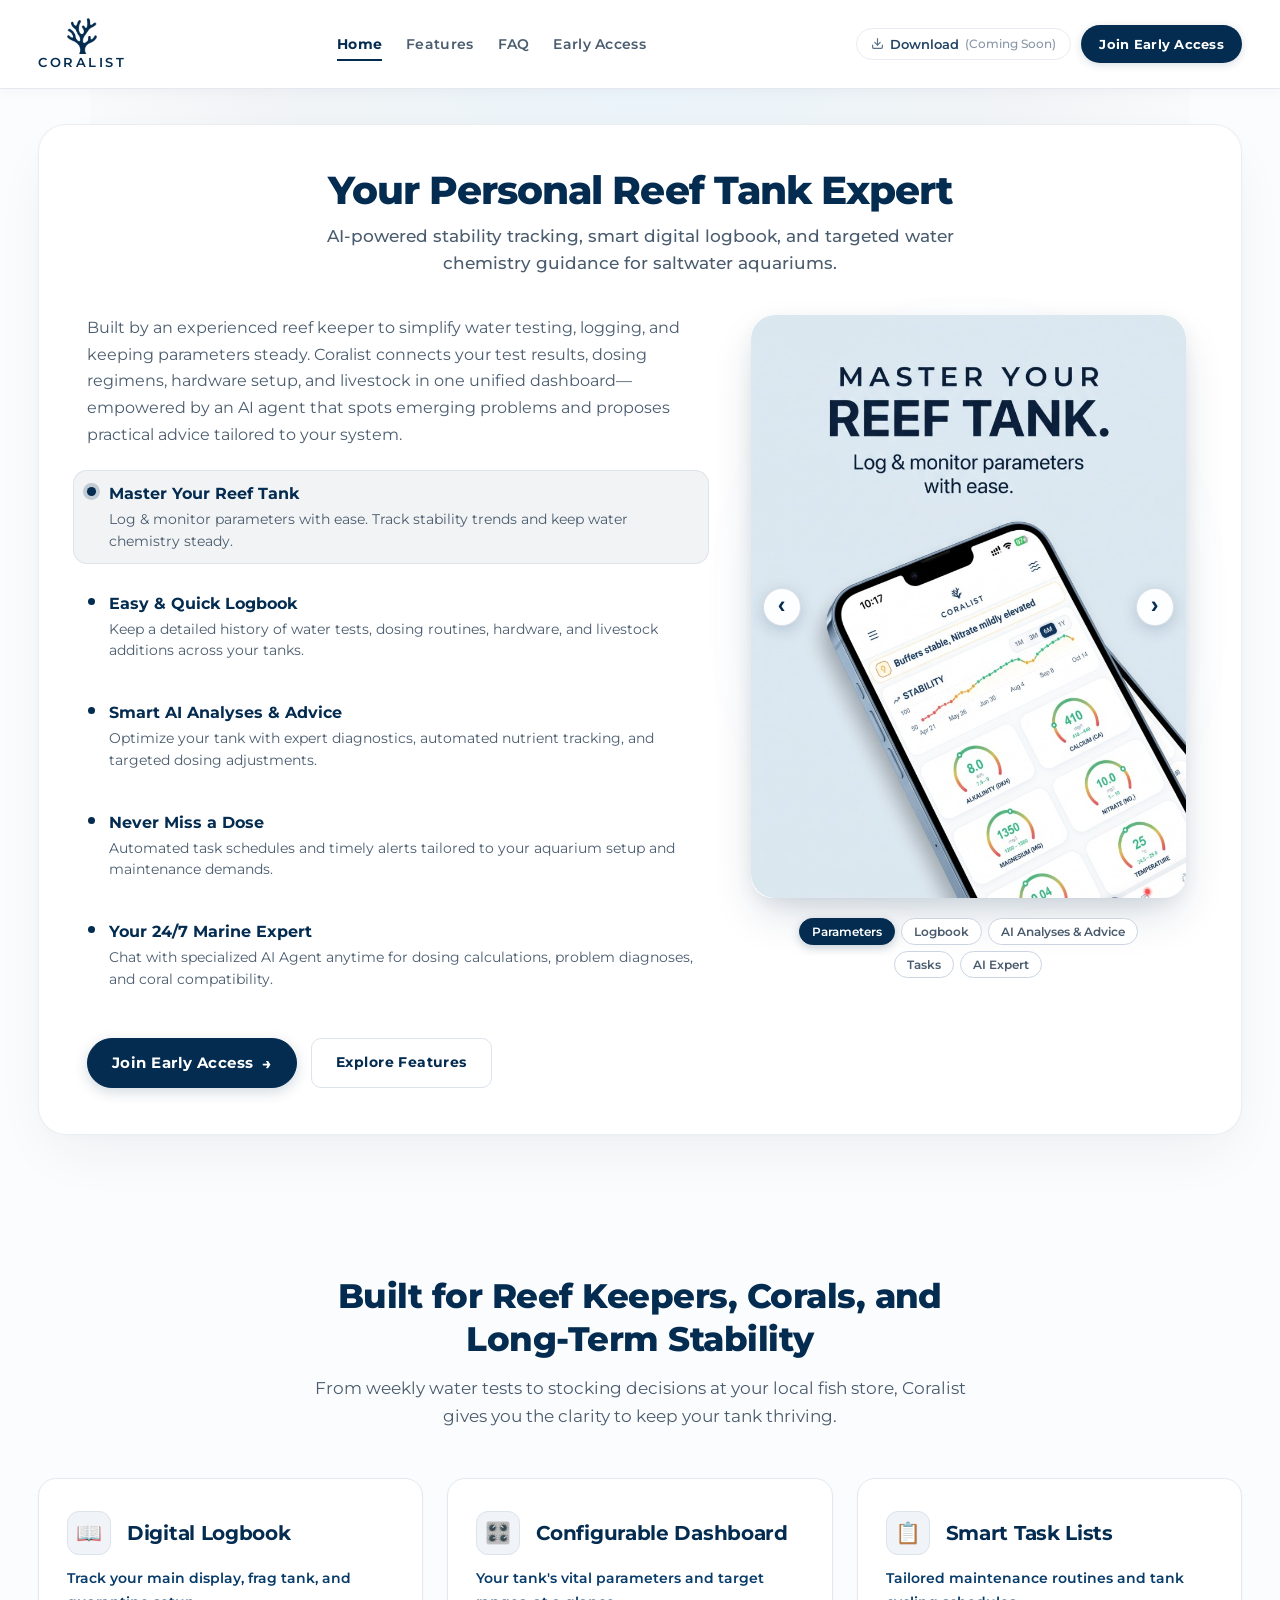
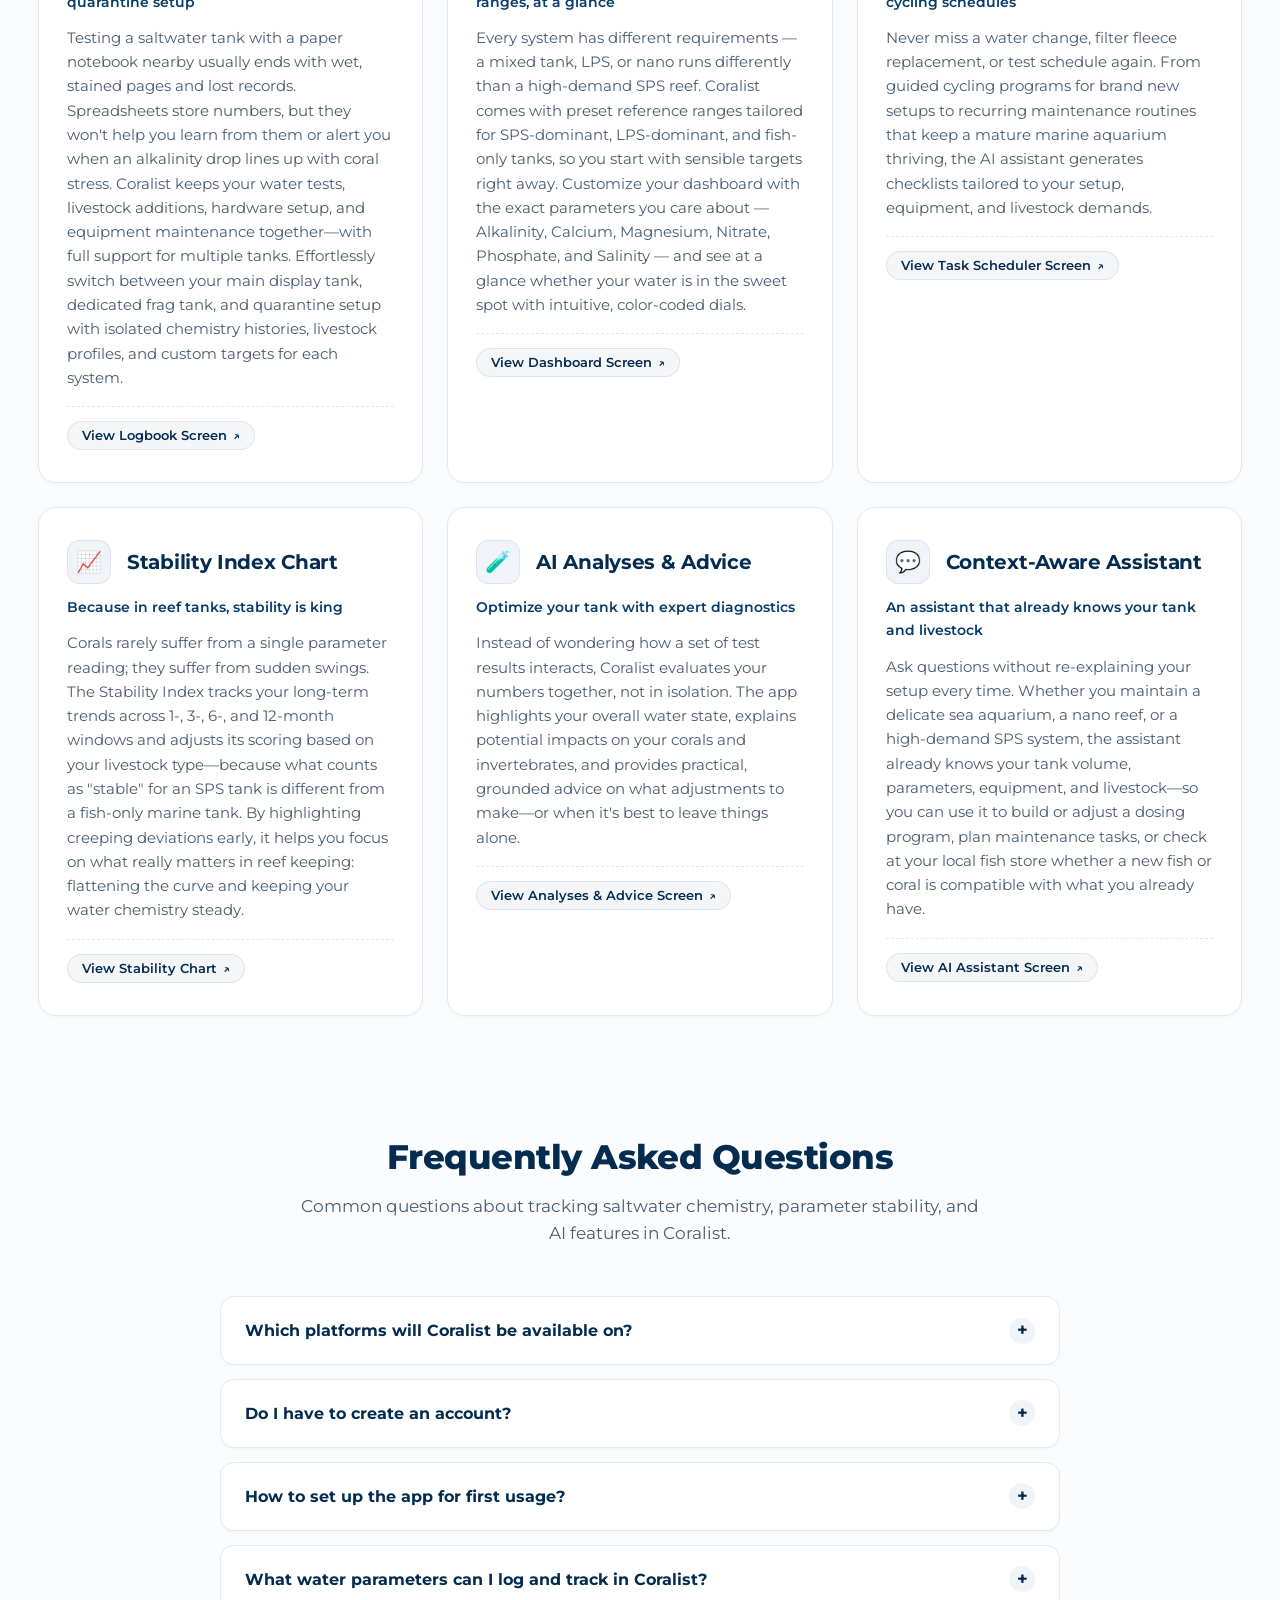
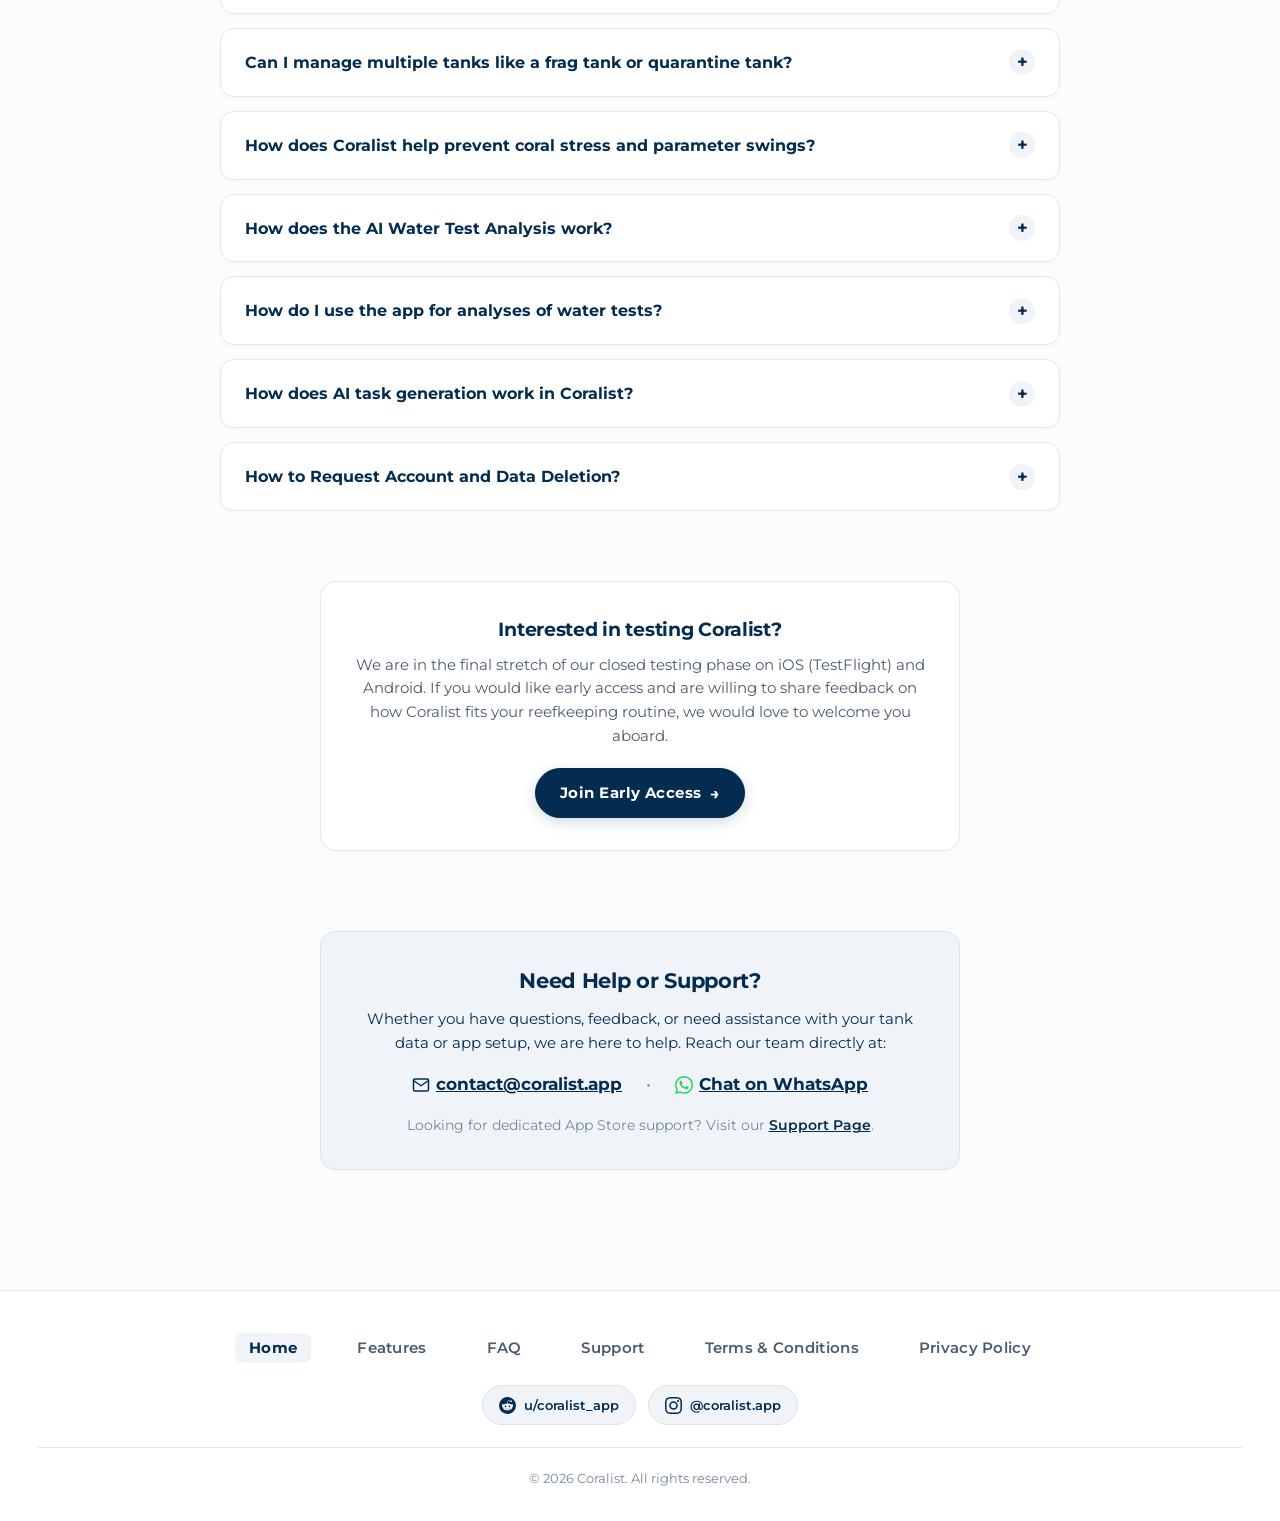
==== commit 905a33df: "feat: add app support page with email and WhatsApp QR code for App Store" ====
--- a/index.html
+++ b/index.html
@@ -39,9 +39,11 @@
 
   <!-- Favicons -->
   <link rel="icon" type="image/svg+xml" href="assets/favicon.svg">
-  <link rel="icon" type="image/png" sizes="32x32" href="assets/favicon-32x32.png">
-  <link rel="icon" type="image/png" href="assets/logo-premium-clean.png">
-  <link rel="apple-touch-icon" href="assets/apple-touch-icon.png">
+  <link rel="icon" type="image/png" sizes="32x32" href="assets/favicon-dark-32x32.png" media="(prefers-color-scheme: dark)">
+  <link rel="icon" type="image/png" sizes="32x32" href="assets/favicon-32x32.png" media="(prefers-color-scheme: light)">
+  <link rel="icon" type="image/png" href="assets/coral-header-dark-thinned.png" media="(prefers-color-scheme: dark)">
+  <link rel="icon" type="image/png" href="assets/coral-header-light-thinned.png" media="(prefers-color-scheme: light)">
+  <link rel="apple-touch-icon" href="assets/coral-silhouette.png">
   <link rel="stylesheet" href="styles.css?v=8.0">
 
   <!-- Schema.org Structured Data -->
@@ -940,6 +942,35 @@
         </div>
       </section>
 
+      <!-- Support Section -->
+      <section class="notice-section" id="support" style="margin-top: 40px;">
+        <div class="notice-box" style="margin-top: 0; background: var(--navy-subtle); border: 1px solid var(--navy-border-subtle); text-align: center;">
+          <h4 style="color: var(--navy-primary); font-size: 1.3rem; margin-bottom: 8px;">Need Help or Support?</h4>
+          <p style="max-width: 620px; margin: 0 auto 16px; color: var(--navy-primary); font-size: 0.95rem;">
+            Whether you have questions, feedback, or need assistance with your tank data or app setup, we are here to help. Reach our team directly at:
+          </p>
+          <div style="display: flex; flex-wrap: wrap; justify-content: center; align-items: center; gap: 14px 24px; font-size: 1.05rem; font-weight: 700; margin-bottom: 16px;">
+            <a href="mailto:contact@coralist.app" style="color: var(--navy-primary); text-decoration: underline; display: inline-flex; align-items: center; gap: 6px;">
+              <svg width="18" height="18" viewBox="0 0 24 24" fill="none" stroke="currentColor" stroke-width="2" stroke-linecap="round" stroke-linejoin="round" aria-hidden="true">
+                <path d="M4 4h16c1.1 0 2 .9 2 2v12c0 1.1-.9 2-2 2H4c-1.1 0-2-.9-2-2V6c0-1.1.9-2 2-2z"></path>
+                <polyline points="22,6 12,13 2,6"></polyline>
+              </svg>
+              <span>contact@coralist.app</span>
+            </a>
+            <span style="color: var(--text-muted); font-weight: 400;">•</span>
+            <a href="https://wa.me/message/F6IHO37MQ43EN1" target="_blank" rel="noopener noreferrer" style="color: var(--navy-primary); text-decoration: underline; display: inline-flex; align-items: center; gap: 6px;">
+              <svg width="18" height="18" viewBox="0 0 24 24" fill="#25D366" aria-hidden="true">
+                <path d="M.057 24l1.687-6.163c-1.041-1.804-1.588-3.849-1.587-5.946.003-6.556 5.338-11.891 11.893-11.891 3.181.001 6.167 1.24 8.413 3.488 2.245 2.248 3.481 5.236 3.48 8.414-.003 6.557-5.338 11.892-11.893 11.892-1.99-.001-3.951-.5-5.688-1.448l-6.305 1.654zm6.597-3.807c1.676.995 3.276 1.591 5.392 1.592 5.448 0 9.886-4.434 9.889-9.885.002-5.462-4.415-9.89-9.881-9.892-5.452 0-9.887 4.434-9.889 9.884-.001 2.225.651 3.891 1.746 5.634l-.999 3.648 3.742-.981zm11.387-5.464c-.074-.124-.272-.198-.57-.347-.297-.149-1.758-.868-2.031-.967-.272-.099-.47-.149-.669.149-.198.297-.768.967-.941 1.165-.173.198-.347.223-.644.074-.297-.149-1.255-.462-2.39-1.475-.883-.788-1.48-1.761-1.653-2.059-.173-.297-.018-.458.13-.606.134-.133.297-.347.446-.521.151-.172.2-.296.3-.495.099-.198.05-.372-.025-.521-.075-.148-.669-1.611-.916-2.206-.242-.579-.487-.501-.669-.51l-.57-.01c-.198 0-.52.074-.792.372s-1.04 1.016-1.04 2.479 1.065 2.876 1.213 3.074c.149.198 2.095 3.2 5.076 4.487.709.306 1.263.489 1.694.626.712.226 1.36.194 1.872.118.571-.085 1.758-.719 2.006-1.413.248-.695.248-1.29.173-1.414z"/>
+              </svg>
+              <span>Chat on WhatsApp</span>
+            </a>
+          </div>
+          <p style="font-size: 0.85rem; color: var(--text-muted); margin-bottom: 0;">
+            Looking for dedicated App Store support? Visit our <a href="support.html" style="color: var(--navy-primary); font-weight: 600; text-decoration: underline;">Support Page</a>.
+          </p>
+        </div>
+      </section>
+
     </div>
   </main>
 
@@ -951,6 +982,7 @@
           <li><a href="index.html" class="active">Home</a></li>
           <li><a href="#features">Features</a></li>
           <li><a href="#faq">FAQ</a></li>
+          <li><a href="support.html">Support</a></li>
           <li><a href="terms.html">Terms & Conditions</a></li>
           <li><a href="privacy.html">Privacy Policy</a></li>
         </ul>
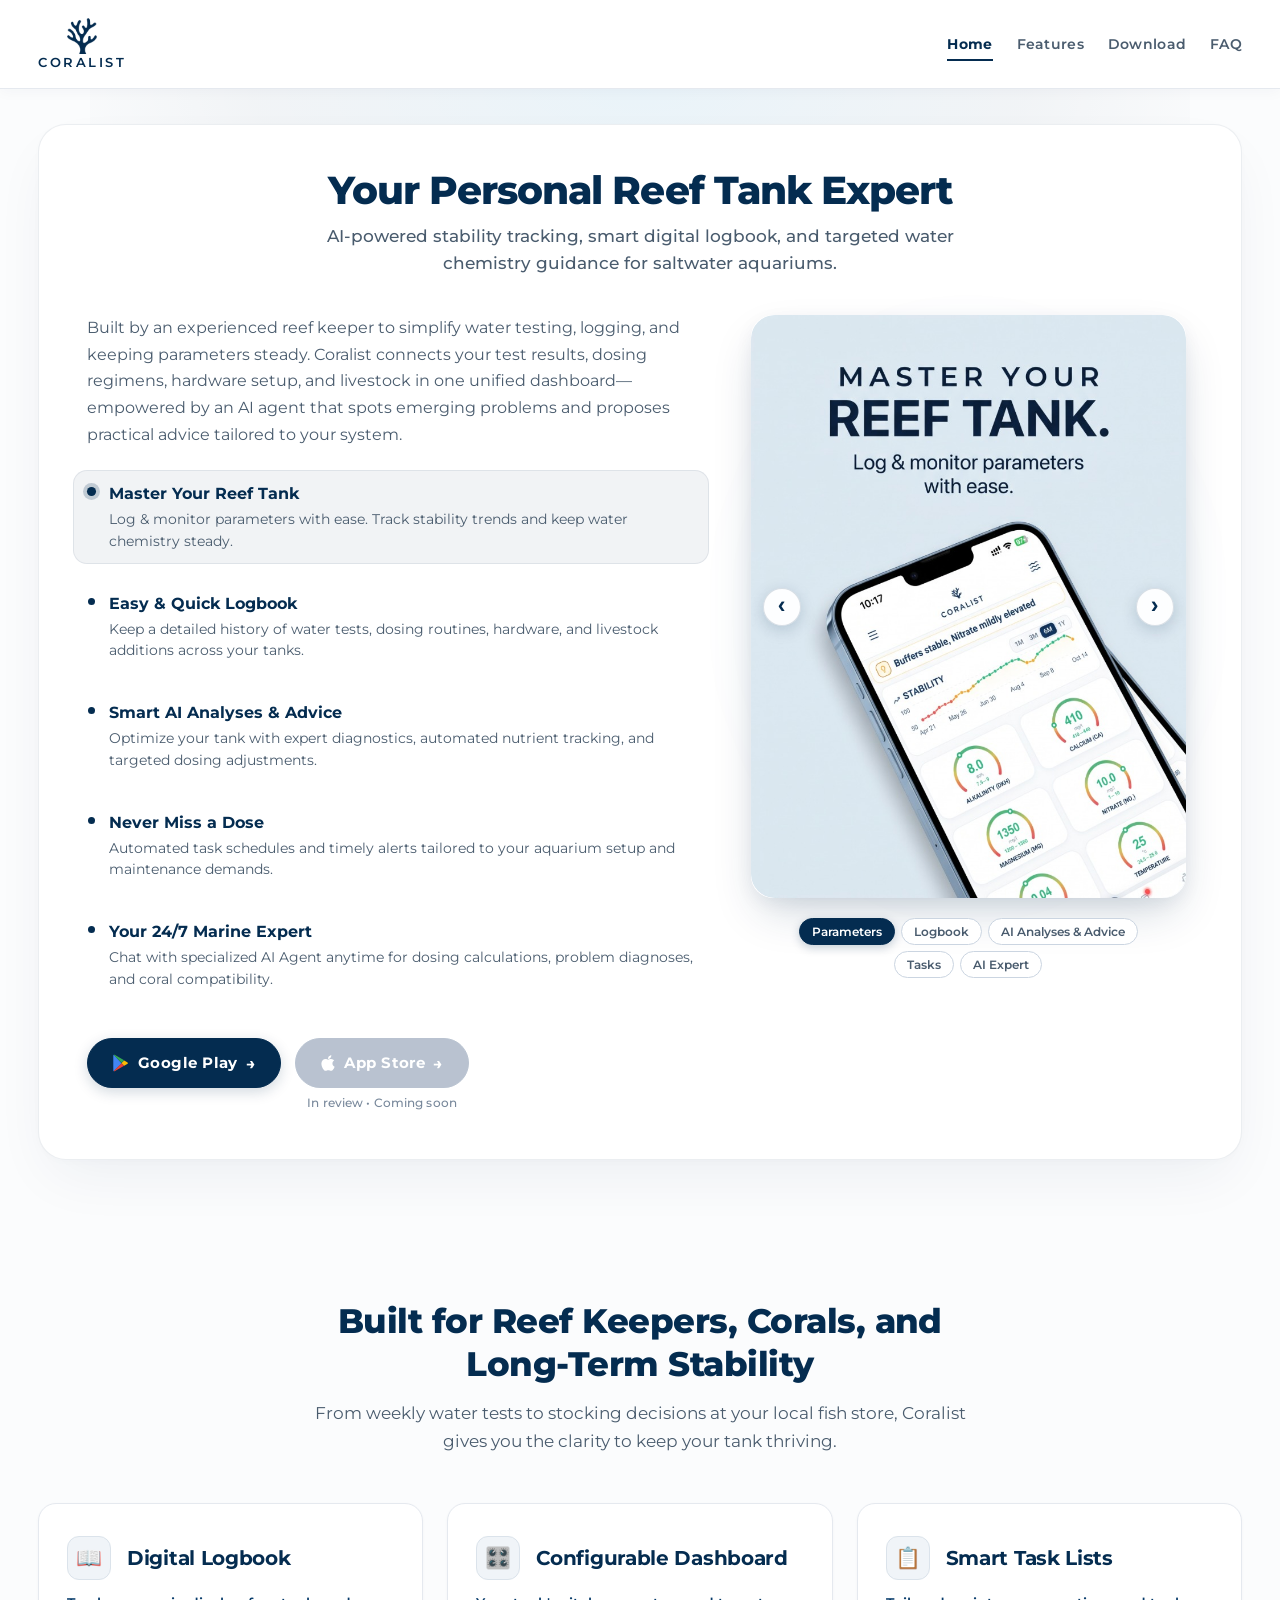
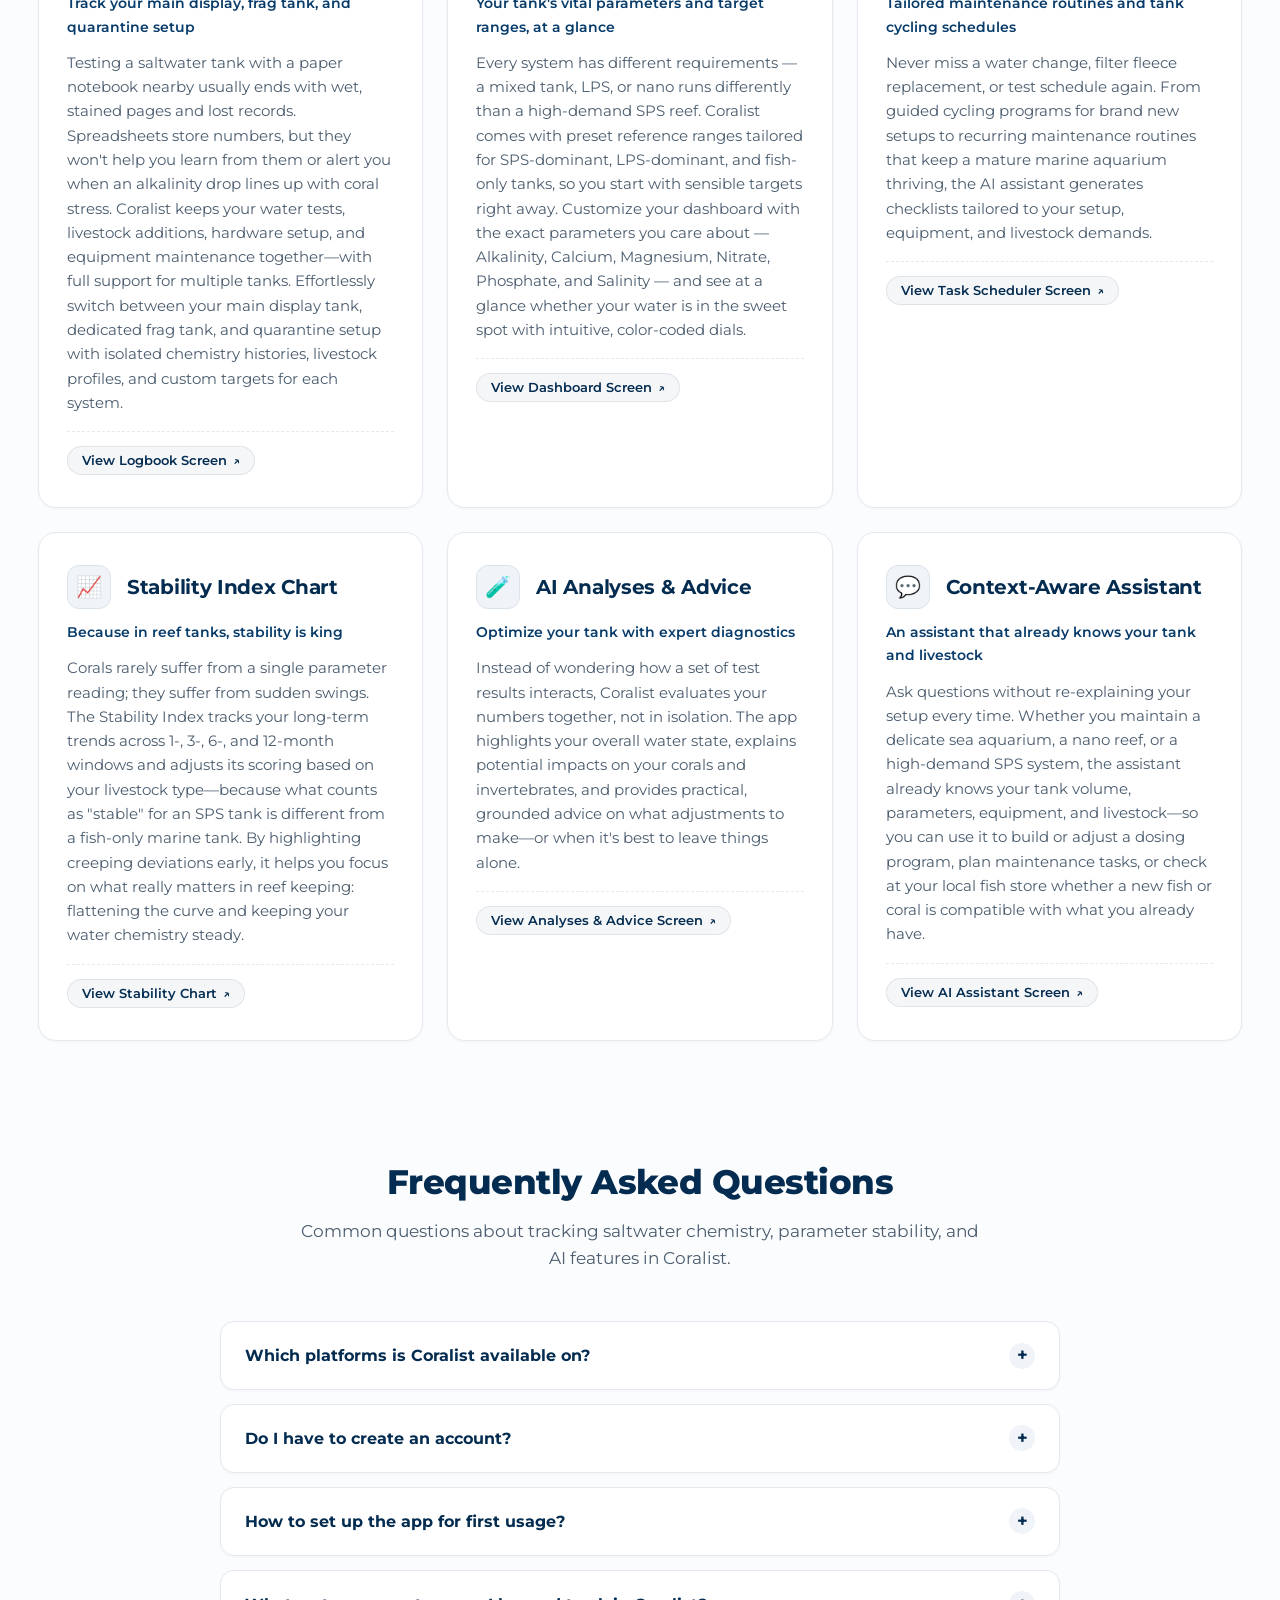
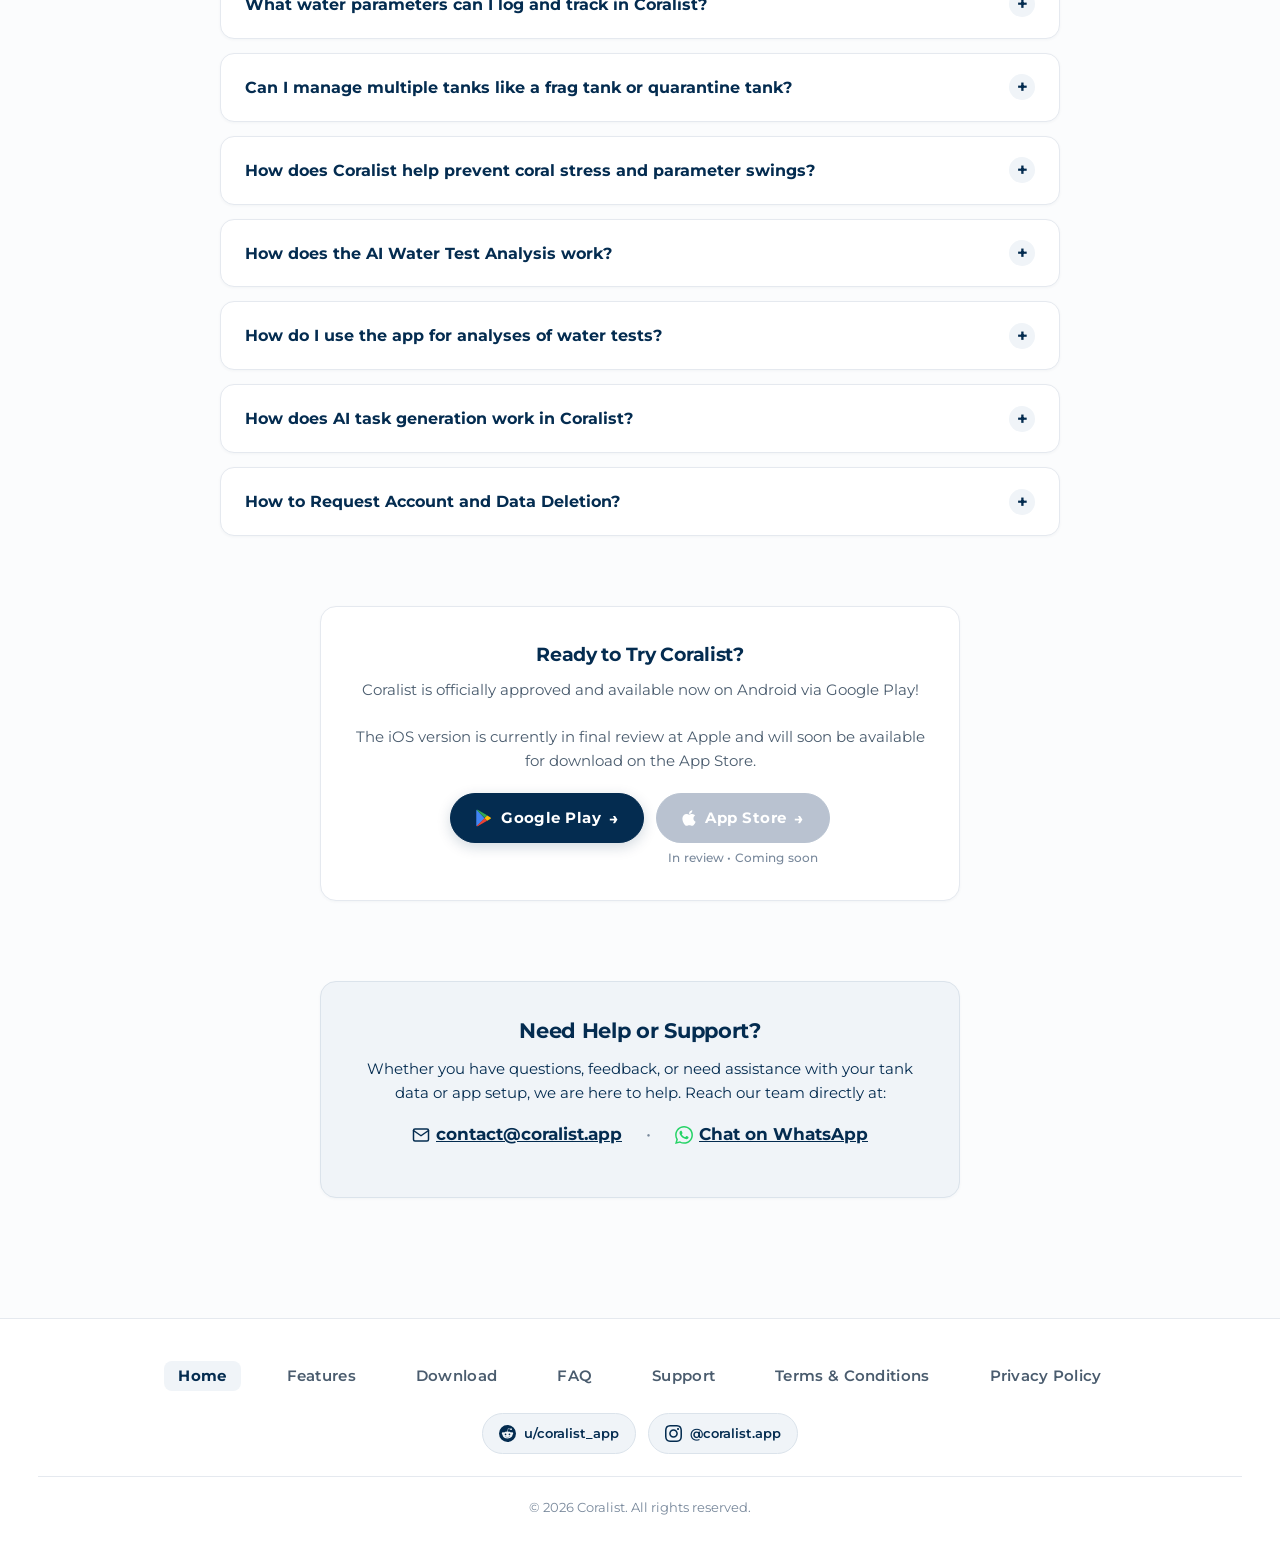
==== commit 3bf1169f: "feat: update download CTA buttons, iOS App Store review status, and navigation anchors" ====
--- a/index.html
+++ b/index.html
@@ -4,9 +4,9 @@
 <head>
   <meta charset="UTF-8">
   <meta name="viewport" content="width=device-width, initial-scale=1.0">
-  <title>Coralist — AI-Powered Reef Tank Advisor & Logbook</title>
+  <title>Coralist — Reef Tank Logbook and AI Advisor</title>
   <meta name="description"
-    content="Coralist is the smart reef tank advisor, logbook, and water chemistry tracker. Monitor parameter stability, log saltwater tests, and get AI guidance tailored to your corals.">
+    content="Coralist is the smart reef tank logbook, water chemistry tracker and AI Advisor. Monitor parameter stability, log saltwater tests, and get AI guidance tailored to your corals.">
   <meta name="keywords"
     content="reef tank logbook, saltwater aquarium tracker, marine aquarium water testing, sea aquarium parameters, coral care app, reef tank app, alkalinity stability">
   <link rel="canonical" href="https://coralist.app/">
@@ -14,9 +14,9 @@
   <!-- Open Graph / Facebook / Discord / WhatsApp / Forums -->
   <meta property="og:type" content="website">
   <meta property="og:url" content="https://coralist.app/">
-  <meta property="og:title" content="Coralist — AI-Powered Reef Tank Advisor & Logbook">
+  <meta property="og:title" content="Coralist — Reef Tank Logbook and AI Advisor">
   <meta property="og:description"
-    content="Coralist is the smart reef tank advisor, logbook, and water chemistry tracker. Monitor parameter stability, log saltwater tests, and get AI guidance tailored to your corals.">
+    content="Coralist is the smart reef tank logbook, water chemistry tracker and AI Advisor. Monitor parameter stability, log saltwater tests, and get AI guidance tailored to your corals.">
   <meta property="og:image" content="https://coralist.app/assets/logo-premium-clean.png">
   <meta property="og:image:secure_url" content="https://coralist.app/assets/logo-premium-clean.png">
   <meta property="og:image:type" content="image/png">
@@ -28,7 +28,7 @@
   <!-- Twitter Card -->
   <meta name="twitter:card" content="summary">
   <meta name="twitter:url" content="https://coralist.app/">
-  <meta name="twitter:title" content="Coralist — AI-Powered Reef Tank Advisor & Logbook">
+  <meta name="twitter:title" content="Coralist — Reef Tank Logbook and AI Advisor">
   <meta name="twitter:description"
     content="Coralist is the smart reef tank advisor, logbook, and water chemistry tracker. Monitor parameter stability, log saltwater tests, and get AI guidance tailored to your corals.">
   <meta name="twitter:image" content="https://coralist.app/assets/logo-premium-clean.png">
@@ -39,12 +39,13 @@
 
   <!-- Favicons -->
   <link rel="icon" type="image/svg+xml" href="assets/favicon.svg">
-  <link rel="icon" type="image/png" sizes="32x32" href="assets/favicon-dark-32x32.png" media="(prefers-color-scheme: dark)">
+  <link rel="icon" type="image/png" sizes="32x32" href="assets/favicon-dark-32x32.png"
+    media="(prefers-color-scheme: dark)">
   <link rel="icon" type="image/png" sizes="32x32" href="assets/favicon-32x32.png" media="(prefers-color-scheme: light)">
   <link rel="icon" type="image/png" href="assets/coral-header-dark-thinned.png" media="(prefers-color-scheme: dark)">
   <link rel="icon" type="image/png" href="assets/coral-header-light-thinned.png" media="(prefers-color-scheme: light)">
   <link rel="apple-touch-icon" href="assets/coral-silhouette.png">
-  <link rel="stylesheet" href="styles.css?v=8.0">
+  <link rel="stylesheet" href="styles.css?v=9.0">
 
   <!-- Schema.org Structured Data -->
   <script type="application/ld+json">
@@ -55,7 +56,8 @@
         "@type": "SoftwareApplication",
         "name": "Coralist",
         "applicationCategory": "UtilitiesApplication",
-        "operatingSystem": "iOS, Android",
+        "operatingSystem": "Android (Available now), iOS (Coming soon)",
+        "downloadUrl": "https://play.google.com/store/apps/details?id=com.naumiq.coralist&pcampaignid=web_share",
         "description": "Smart digital logbook and water chemistry companion for reef tank, marine aquarium, and sea aquarium keepers. Track alkalinity, calcium, nitrate, phosphate, and stability trends with context-aware AI analysis.",
         "url": "https://coralist.app/",
         "image": "https://coralist.app/assets/screenshots/feature-dashboard.jpg",
@@ -64,7 +66,7 @@
           "@type": "Offer",
           "price": "0",
           "priceCurrency": "USD",
-          "availability": "https://schema.org/PreOrder"
+          "availability": "https://schema.org/InStock"
         }
       },
       {
@@ -87,10 +89,10 @@
         "mainEntity": [
           {
             "@type": "Question",
-            "name": "Which platforms will Coralist be available on?",
+            "name": "Which platforms is Coralist available on?",
             "acceptedAnswer": {
               "@type": "Answer",
-              "text": "Coralist is built natively for both iOS (iPhone) and Android mobile devices."
+              "text": "Coralist is officially available now on Android via Google Play, and is coming soon to iOS (iPhone & iPad). iOS users can join our early access closed beta via Apple TestFlight."
             }
           },
           {
@@ -179,7 +181,8 @@
     <div class="container nav-row">
       <!-- Left: Logo with Coralist centered underneath -->
       <a href="index.html" class="brand-link" aria-label="Coralist Home">
-        <img src="assets/coral-header-light-thinned.png" alt="Coralist Logo" class="brand-icon-img" width="30" height="36">
+        <img src="assets/coral-header-light-thinned.png" alt="Coralist Logo" class="brand-icon-img" width="30"
+          height="36">
         <span class="brand-text">Coralist</span>
       </a>
 
@@ -188,24 +191,11 @@
         <ul class="nav-links">
           <li><a href="index.html" class="active">Home</a></li>
           <li><a href="#features">Features</a></li>
+          <li><a href="#download">Download</a></li>
           <li><a href="#faq">FAQ</a></li>
-          <li><a href="#beta-signup">Early Access</a></li>
         </ul>
       </nav>
 
-      <!-- Action Buttons: Download (with Coming Soon tip) + Join Early Access CTA -->
-      <div class="nav-actions">
-        <button class="btn-nav-download" disabled aria-disabled="true" title="Public App Store & Google Play release coming soon">
-          <svg class="download-icon" viewBox="0 0 24 24" width="13" height="13" fill="none" stroke="currentColor" stroke-width="2.2" stroke-linecap="round" stroke-linejoin="round" aria-hidden="true">
-            <path d="M21 15v4a2 2 0 0 1-2 2H5a2 2 0 0 1-2-2v-4"></path>
-            <polyline points="7 10 12 15 17 10"></polyline>
-            <line x1="12" y1="15" x2="12" y2="3"></line>
-          </svg>
-          <span>Download</span>
-          <span class="tip-text-soon">(Coming Soon)</span>
-        </button>
-        <a href="#beta-signup" class="btn-nav-beta">Join Early Access</a>
-      </div>
 
       <button class="mobile-toggle-btn" aria-label="Toggle navigation" aria-expanded="false">
         <span class="hamburger-bar"></span>
@@ -223,12 +213,16 @@
         <div class="showcase-card">
           <div class="showcase-header">
             <h1>Your Personal Reef Tank Expert</h1>
-            <p class="hero-tagline">AI-powered stability tracking, smart digital logbook, and targeted water chemistry guidance for saltwater aquariums.</p>
+            <p class="hero-tagline">AI-powered stability tracking, smart digital logbook, and targeted water chemistry
+              guidance for saltwater aquariums.</p>
           </div>
 
           <div class="showcase-text-col">
             <p class="hero-lead-text">
-              Built by an experienced reef keeper to simplify water testing, logging, and keeping parameters steady. Coralist connects your test results, dosing regimens, hardware setup, and livestock in one unified dashboard—empowered by an AI agent that spots emerging problems and proposes practical advice tailored to your system.
+              Built by an experienced reef keeper to simplify water testing, logging, and keeping parameters steady.
+              Coralist connects your test results, dosing regimens, hardware setup, and livestock in one unified
+              dashboard—empowered by an AI agent that spots emerging problems and proposes practical advice tailored to
+              your system.
             </p>
 
             <ul class="feature-list">
@@ -236,7 +230,8 @@
                 <span class="feature-bullet"></span>
                 <div>
                   <strong>Master Your Reef Tank</strong>
-                  <span class="feature-sub">Log &amp; monitor parameters with ease. Track stability trends and keep water chemistry steady.</span>
+                  <span class="feature-sub">Log &amp; monitor parameters with ease. Track stability trends and keep
+                    water chemistry steady.</span>
                 </div>
               </li>
 
@@ -244,7 +239,8 @@
                 <span class="feature-bullet"></span>
                 <div>
                   <strong>Easy &amp; Quick Logbook</strong>
-                  <span class="feature-sub">Keep a detailed history of water tests, dosing routines, hardware, and livestock additions across your tanks.</span>
+                  <span class="feature-sub">Keep a detailed history of water tests, dosing routines, hardware, and
+                    livestock additions across your tanks.</span>
                 </div>
               </li>
 
@@ -252,7 +248,8 @@
                 <span class="feature-bullet"></span>
                 <div>
                   <strong>Smart AI Analyses &amp; Advice</strong>
-                  <span class="feature-sub">Optimize your tank with expert diagnostics, automated nutrient tracking, and targeted dosing adjustments.</span>
+                  <span class="feature-sub">Optimize your tank with expert diagnostics, automated nutrient tracking, and
+                    targeted dosing adjustments.</span>
                 </div>
               </li>
 
@@ -260,7 +257,8 @@
                 <span class="feature-bullet"></span>
                 <div>
                   <strong>Never Miss a Dose</strong>
-                  <span class="feature-sub">Automated task schedules and timely alerts tailored to your aquarium setup and maintenance demands.</span>
+                  <span class="feature-sub">Automated task schedules and timely alerts tailored to your aquarium setup
+                    and maintenance demands.</span>
                 </div>
               </li>
 
@@ -268,18 +266,42 @@
                 <span class="feature-bullet"></span>
                 <div>
                   <strong>Your 24/7 Marine Expert</strong>
-                  <span class="feature-sub">Chat with specialized AI Agent anytime for dosing calculations, problem diagnoses, and coral compatibility.</span>
+                  <span class="feature-sub">Chat with specialized AI Agent anytime for dosing calculations, problem
+                    diagnoses, and coral compatibility.</span>
                 </div>
               </li>
             </ul>
 
             <div class="hero-cta-group">
-              <div class="btn-group">
-                <a href="#beta-signup" class="btn btn-primary btn-cta">
-                  <span>Join Early Access</span>
+              <div class="btn-group hero-buttons">
+                <a href="https://play.google.com/store/apps/details?id=com.naumiq.coralist&pcampaignid=web_share"
+                  target="_blank" rel="noopener noreferrer" class="btn btn-primary btn-cta btn-store-hero"
+                  id="hero-play-store-btn" title="Download Coralist on Google Play">
+                  <svg class="play-svg" viewBox="0 0 512 512" width="18" height="18" aria-hidden="true">
+                    <path fill="#4285F4"
+                      d="M47.7 24.5C40.6 32 36.6 43.6 36.6 58.7v394.6c0 15.1 4 26.7 11.1 34.2l1.9 1.8 221-221v-4.6L49.6 22.7l-1.9 1.8z" />
+                    <path fill="#FBBC04"
+                      d="M344.2 337.3l-73.6-73.6v-4.6l73.6-73.6 1.8 1 87.2 49.5c24.9 14.1 24.9 37.3 0 51.5l-87.2 49.5-1.8.8z" />
+                    <path fill="#EA4335" d="M346 336.5L270.6 261 49.6 482c8.2 8.7 21.8 9.8 37 1.2l259.4-146.7z" />
+                    <path fill="#34A853" d="M346 175.5L86.6 28.8c-15.2-8.6-28.8-7.5-37 1.2L270.6 251 346 175.5z" />
+                  </svg>
+                  <span>Google Play</span>
                   <span class="btn-arrow" aria-hidden="true">→</span>
                 </a>
-                <a href="#features" class="btn btn-secondary">Explore Features</a>
+                <div class="hero-btn-wrapper">
+                  <a href="#download" class="btn btn-primary btn-cta btn-store-hero btn-store-disabled"
+                    id="hero-apple-store-btn" aria-disabled="true" tabindex="-1"
+                    title="Coralist on the App Store (In review, coming soon)">
+                    <svg viewBox="0 0 384 512" width="16" height="18" fill="currentColor" aria-hidden="true">
+                      <path
+                        d="M318.7 268.7c-.2-36.7 16.4-64.4 50-84.8-18.8-26.9-47.2-41.7-84.7-44.6-35.5-2.8-74.3 20.7-88.5 20.7-15 0-49.4-19.7-76.4-19.7C63.3 141.2 4 184.8 4 273.5q0 39.3 14.4 81.2c12.8 36.7 59 126.7 107.2 125.2 25.2-.6 43-17.9 75.8-17.9 31.8 0 48.3 17.9 76.4 17.9 48.6-.7 90.4-82.5 102.6-119.3-65.2-30.7-61.7-90-61.7-91.9m-56.6-164.2c27.3-32.4 24.8-61.9 24-72.5-24.1 1.4-52 16.4-67.9 34.9-17.5 19.8-27.8 44.3-25.6 71.9 26.1 2 49.9-11.4 69.5-34.3" />
+                    </svg>
+                    <span>App Store</span>
+                    <span class="btn-arrow" aria-hidden="true">→</span>
+                  </a>
+                  <span class="hero-btn-note">In review • Coming soon</span>
+                </div>
+
               </div>
             </div>
           </div>
@@ -296,28 +318,28 @@
                 <div class="gallery-slides" id="gallery-slides">
                   <div class="gallery-slide active" data-slide-index="0">
                     <img src="assets/screenshots/feature-dashboard.jpg"
-                      alt="Coralist Mobile App - Master Your Reef Tank, Log & Monitor Parameters with Ease" width="764" height="1024"
-                      fetchpriority="high">
+                      alt="Coralist Mobile App - Master Your Reef Tank, Log & Monitor Parameters with Ease" width="764"
+                      height="1024" fetchpriority="high">
                   </div>
                   <div class="gallery-slide" data-slide-index="1">
                     <img src="assets/screenshots/feature-logbook.jpg"
-                      alt="Coralist Digital Logbook - Easy & Quick Logbook, Keep a Detailed History of Your Tank" width="764" height="1024"
-                      loading="lazy">
+                      alt="Coralist Digital Logbook - Easy & Quick Logbook, Keep a Detailed History of Your Tank"
+                      width="764" height="1024" loading="lazy">
                   </div>
                   <div class="gallery-slide" data-slide-index="2">
                     <img src="assets/screenshots/feature-analyses.jpg"
-                      alt="Coralist Smart AI Analyses & Advice - Optimize Your Tank with Expert Diagnostics" width="764" height="1024"
-                      loading="lazy">
+                      alt="Coralist Smart AI Analyses & Advice - Optimize Your Tank with Expert Diagnostics" width="764"
+                      height="1024" loading="lazy">
                   </div>
                   <div class="gallery-slide" data-slide-index="3">
                     <img src="assets/screenshots/feature-tasks.jpg"
-                      alt="Coralist Task Scheduler - Never Miss a Dose, Automated Task Schedules & Alerts" width="764" height="1024"
-                      loading="lazy">
+                      alt="Coralist Task Scheduler - Never Miss a Dose, Automated Task Schedules & Alerts" width="764"
+                      height="1024" loading="lazy">
                   </div>
                   <div class="gallery-slide" data-slide-index="4">
                     <img src="assets/screenshots/feature-assistant.jpg"
-                      alt="Coralist AI Assistant - Your 24/7 Marine Expert, Chat with Specialized AI Anytime" width="764" height="1024"
-                      loading="lazy">
+                      alt="Coralist AI Assistant - Your 24/7 Marine Expert, Chat with Specialized AI Anytime"
+                      width="764" height="1024" loading="lazy">
                   </div>
                 </div>
               </div>
@@ -325,9 +347,11 @@
               <!-- Interactive Dots / Tabs below app screenshots -->
               <div class="gallery-indicators" role="tablist" aria-label="App preview screens">
                 <div class="indicators-row">
-                  <button class="indicator-dot active" data-index="0" role="tab" aria-selected="true">Parameters</button>
+                  <button class="indicator-dot active" data-index="0" role="tab"
+                    aria-selected="true">Parameters</button>
                   <button class="indicator-dot" data-index="1" role="tab" aria-selected="false">Logbook</button>
-                  <button class="indicator-dot" data-index="2" role="tab" aria-selected="false">AI Analyses &amp; Advice</button>
+                  <button class="indicator-dot" data-index="2" role="tab" aria-selected="false">AI Analyses &amp;
+                    Advice</button>
                 </div>
                 <div class="indicators-row">
                   <button class="indicator-dot" data-index="3" role="tab" aria-selected="false">Tasks</button>
@@ -392,7 +416,8 @@
               your water is in the sweet spot with intuitive, color-coded dials.
             </p>
             <div class="feature-card-action">
-              <button class="feature-preview-btn" data-open-screenshot="0" aria-label="View Dashboard Parameters screenshot">
+              <button class="feature-preview-btn" data-open-screenshot="0"
+                aria-label="View Dashboard Parameters screenshot">
                 <span>View Dashboard Screen</span>
                 <span class="preview-arrow" aria-hidden="true">↗</span>
               </button>
@@ -412,7 +437,8 @@
               assistant generates checklists tailored to your setup, equipment, and livestock demands.
             </p>
             <div class="feature-card-action">
-              <button class="feature-preview-btn" data-open-screenshot="3" aria-label="View Smart Task Lists screenshot">
+              <button class="feature-preview-btn" data-open-screenshot="3"
+                aria-label="View Smart Task Lists screenshot">
                 <span>View Task Scheduler Screen</span>
                 <span class="preview-arrow" aria-hidden="true">↗</span>
               </button>
@@ -435,7 +461,8 @@
               reef keeping: flattening the curve and keeping your water chemistry steady.
             </p>
             <div class="feature-card-action">
-              <button class="feature-preview-btn" data-open-screenshot="0" aria-label="View Stability Index Chart screenshot">
+              <button class="feature-preview-btn" data-open-screenshot="0"
+                aria-label="View Stability Index Chart screenshot">
                 <span>View Stability Chart</span>
                 <span class="preview-arrow" aria-hidden="true">↗</span>
               </button>
@@ -456,7 +483,8 @@
               leave things alone.
             </p>
             <div class="feature-card-action">
-              <button class="feature-preview-btn" data-open-screenshot="2" aria-label="View AI Analyses and Advice screenshot">
+              <button class="feature-preview-btn" data-open-screenshot="2"
+                aria-label="View AI Analyses and Advice screenshot">
                 <span>View Analyses &amp; Advice Screen</span>
                 <span class="preview-arrow" aria-hidden="true">↗</span>
               </button>
@@ -477,7 +505,8 @@
               or check at your local fish store whether a new fish or coral is compatible with what you already have.
             </p>
             <div class="feature-card-action">
-              <button class="feature-preview-btn" data-open-screenshot="4" aria-label="View Context-Aware Assistant screenshot">
+              <button class="feature-preview-btn" data-open-screenshot="4"
+                aria-label="View Context-Aware Assistant screenshot">
                 <span>View AI Assistant Screen</span>
                 <span class="preview-arrow" aria-hidden="true">↗</span>
               </button>
@@ -498,13 +527,22 @@
         <div class="faq-list">
           <details class="faq-item">
             <summary class="faq-question">
-              <span>Which platforms will Coralist be available on?</span>
+              <span>Which platforms is Coralist available on?</span>
               <span class="faq-icon" aria-hidden="true">+</span>
             </summary>
             <div class="faq-answer">
               <p>
-                Coralist is built natively for both iOS (iPhone) and Android mobile devices. We are currently conducting
-                our closed beta testing phase.
+                <strong>Coralist is officially available now on Android via Google Play!</strong> You can download it
+                directly to your Android phone or tablet to start logging tests, tracking stability, and receiving AI
+                advice immediately.
+              </p>
+              <p>
+                The <strong>iOS version (iPhone &amp; iPad)</strong> is currently in active closed beta testing via
+                Apple TestFlight and will launch publicly on the Apple App Store very soon. If you use an iPhone and
+                would like early access, you can request a TestFlight invite directly on our <a href="#download"
+                  style="color: var(--navy-primary); font-weight: 600; text-decoration: underline;">Download section</a>
+                or by emailing <a href="mailto:contact@coralist.app"
+                  style="color: var(--navy-primary); font-weight: 600; text-decoration: underline;">contact@coralist.app</a>.
               </p>
             </div>
           </details>
@@ -519,7 +557,9 @@
                 Only if you want to use cloud backup of your data and AI expert analyses.
               </p>
               <p>
-                You can use Coralist locally to log water parameters, track maintenance tasks, and view stability charts without an account. Creating an account is only required if you want secure cloud backup across your devices and access to AI expert analyses and recommendations.
+                You can use Coralist locally to log water parameters, track maintenance tasks, and view stability charts
+                without an account. Creating an account is only required if you want secure cloud backup across your
+                devices and access to AI expert analyses and recommendations.
               </p>
             </div>
           </details>
@@ -531,7 +571,9 @@
             </summary>
             <div class="faq-answer">
               <p>
-                Setting up Coralist for your reef tank is quick and intuitive. By logging your livestock, dosing schedule, and equipment hardware upfront, the app can calculate accurate biological loads, predict parameter consumption, and provide contextual AI advice:
+                Setting up Coralist for your reef tank is quick and intuitive. By logging your livestock, dosing
+                schedule, and equipment hardware upfront, the app can calculate accurate biological loads, predict
+                parameter consumption, and provide contextual AI advice:
               </p>
 
               <div class="faq-workflow-steps" data-walkthrough="setup">
@@ -539,11 +581,13 @@
                 <div class="workflow-step-card">
                   <div class="step-badge"><span>Step</span> <span>1</span></div>
                   <div class="step-img-box">
-                    <img src="assets/screenshots/setup-step-1-click-log.jpg" alt="Step 1: Click on Logbook in the bottom navigation" width="764" height="1024" loading="lazy">
+                    <img src="assets/screenshots/setup-step-1-click-log.jpg"
+                      alt="Step 1: Click on Logbook in the bottom navigation" width="764" height="1024" loading="lazy">
                   </div>
                   <div class="step-info">
                     <h4>Click on Logbook</h4>
-                    <p>Tap <strong>Logbook</strong> in the bottom navigation bar to open your aquarium management hub.</p>
+                    <p>Tap <strong>Logbook</strong> in the bottom navigation bar to open your aquarium management hub.
+                    </p>
                   </div>
                 </div>
 
@@ -551,11 +595,14 @@
                 <div class="workflow-step-card">
                   <div class="step-badge"><span>Step</span> <span>2</span></div>
                   <div class="step-img-box">
-                    <img src="assets/screenshots/setup-step-2-fish-icon.jpg" alt="Step 2: Click on the Fish Icon to add your livestock" width="764" height="1024" loading="lazy">
+                    <img src="assets/screenshots/setup-step-2-fish-icon.jpg"
+                      alt="Step 2: Click on the Fish Icon to add your livestock" width="764" height="1024"
+                      loading="lazy">
                   </div>
                   <div class="step-info">
                     <h4>Select Fish Icon</h4>
-                    <p>Click on the <strong>Fish Icon</strong> in the top sub-navigation to manage your aquarium livestock.</p>
+                    <p>Click on the <strong>Fish Icon</strong> in the top sub-navigation to manage your aquarium
+                      livestock.</p>
                   </div>
                 </div>
 
@@ -563,11 +610,13 @@
                 <div class="workflow-step-card">
                   <div class="step-badge"><span>Step</span> <span>3</span></div>
                   <div class="step-img-box">
-                    <img src="assets/screenshots/setup-step-3-add-livestock.jpg" alt="Step 3: Click on Add Livestock" width="764" height="1024" loading="lazy">
+                    <img src="assets/screenshots/setup-step-3-add-livestock.jpg" alt="Step 3: Click on Add Livestock"
+                      width="764" height="1024" loading="lazy">
                   </div>
                   <div class="step-info">
                     <h4>Click on Add Livestock</h4>
-                    <p>Tap the blue <strong>+ Add Livestock</strong> button to register a new coral, fish, or invertebrate.</p>
+                    <p>Tap the blue <strong>+ Add Livestock</strong> button to register a new coral, fish, or
+                      invertebrate.</p>
                   </div>
                 </div>
 
@@ -575,7 +624,9 @@
                 <div class="workflow-step-card">
                   <div class="step-badge"><span>Step</span> <span>4</span></div>
                   <div class="step-img-box">
-                    <img src="assets/screenshots/setup-step-4-livestock-details.jpg" alt="Step 4: Fill the details of the livestock being added" width="764" height="1024" loading="lazy">
+                    <img src="assets/screenshots/setup-step-4-livestock-details.jpg"
+                      alt="Step 4: Fill the details of the livestock being added" width="764" height="1024"
+                      loading="lazy">
                   </div>
                   <div class="step-info">
                     <h4>Fill Livestock Details</h4>
@@ -587,11 +638,14 @@
                 <div class="workflow-step-card">
                   <div class="step-badge"><span>Step</span> <span>5</span></div>
                   <div class="step-img-box">
-                    <img src="assets/screenshots/setup-step-5-doser-icon.jpg" alt="Step 5: Click on the Doser icon in the Log pane and click on Add Dosing" width="764" height="1024" loading="lazy">
+                    <img src="assets/screenshots/setup-step-5-doser-icon.jpg"
+                      alt="Step 5: Click on the Doser icon in the Log pane and click on Add Dosing" width="764"
+                      height="1024" loading="lazy">
                   </div>
                   <div class="step-info">
                     <h4>Select Doser Icon &amp; Add Dosing</h4>
-                    <p>Click on the <strong>Doser icon</strong> in the Log pane, then tap <strong>Add Dosing</strong>.</p>
+                    <p>Click on the <strong>Doser icon</strong> in the Log pane, then tap <strong>Add Dosing</strong>.
+                    </p>
                   </div>
                 </div>
 
@@ -599,11 +653,13 @@
                 <div class="workflow-step-card">
                   <div class="step-badge"><span>Step</span> <span>6</span></div>
                   <div class="step-img-box">
-                    <img src="assets/screenshots/setup-step-6-dosing-details.jpg" alt="Step 6: Add the details of the dosing solution" width="764" height="1024" loading="lazy">
+                    <img src="assets/screenshots/setup-step-6-dosing-details.jpg"
+                      alt="Step 6: Add the details of the dosing solution" width="764" height="1024" loading="lazy">
                   </div>
                   <div class="step-info">
                     <h4>Add Dosing Details</h4>
-                    <p>Enter your additive details (element, brand, concentration, daily volume, and dosing schedule).</p>
+                    <p>Enter your additive details (element, brand, concentration, daily volume, and dosing schedule).
+                    </p>
                   </div>
                 </div>
 
@@ -611,11 +667,14 @@
                 <div class="workflow-step-card">
                   <div class="step-badge"><span>Step</span> <span>7</span></div>
                   <div class="step-img-box">
-                    <img src="assets/screenshots/setup-step-7-hardware-add.jpg" alt="Step 7: Click on Hardware then click on Add Hardware" width="764" height="1024" loading="lazy">
+                    <img src="assets/screenshots/setup-step-7-hardware-add.jpg"
+                      alt="Step 7: Click on Hardware then click on Add Hardware" width="764" height="1024"
+                      loading="lazy">
                   </div>
                   <div class="step-info">
                     <h4>Click Hardware &amp; Add Hardware</h4>
-                    <p>Click on the <strong>Hardware</strong> tab in the Log pane, then tap <strong>Add Hardware</strong>.</p>
+                    <p>Click on the <strong>Hardware</strong> tab in the Log pane, then tap <strong>Add
+                        Hardware</strong>.</p>
                   </div>
                 </div>
 
@@ -623,11 +682,13 @@
                 <div class="workflow-step-card">
                   <div class="step-badge"><span>Step</span> <span>8</span></div>
                   <div class="step-img-box">
-                    <img src="assets/screenshots/setup-step-8-device-details.jpg" alt="Step 8: Add the details of your devices" width="764" height="1024" loading="lazy">
+                    <img src="assets/screenshots/setup-step-8-device-details.jpg"
+                      alt="Step 8: Add the details of your devices" width="764" height="1024" loading="lazy">
                   </div>
                   <div class="step-info">
                     <h4>Add Device Details</h4>
-                    <p>Catalogue your equipment (lighting, skimmer, return pump, wavemaker) and maintenance schedules.</p>
+                    <p>Catalogue your equipment (lighting, skimmer, return pump, wavemaker) and maintenance schedules.
+                    </p>
                   </div>
                 </div>
               </div>
@@ -673,7 +734,8 @@
                     <li><strong>Silicon (Si):</strong> Dissolved silicate (0–0.2 mg/L) to monitor diatom control.</li>
                     <li><strong>Salinity:</strong> Measured in practical salinity (34–36 ppt) or Specific Gravity (SG).
                     </li>
-                    <li><strong>pH &amp; Temperature:</strong> Day/night pH balance (7.8–8.4) and thermal stability (°C /
+                    <li><strong>pH &amp; Temperature:</strong> Day/night pH balance (7.8–8.4) and thermal stability (°C
+                      /
                       °F).</li>
                   </ul>
                 </div>
@@ -746,7 +808,10 @@
             </summary>
             <div class="faq-answer">
               <p>
-                Using Coralist to analyze your water tests is fast and seamless. Simply log your latest test results, and our specialized AI Agent will cross-examine your readings against historical stability trends, aquarium volume, hardware configuration, and livestock demands to generate detailed diagnostics and advice:
+                Using Coralist to analyze your water tests is fast and seamless. Simply log your latest test results,
+                and our specialized AI Agent will cross-examine your readings against historical stability trends,
+                aquarium volume, hardware configuration, and livestock demands to generate detailed diagnostics and
+                advice:
               </p>
 
               <div class="faq-workflow-steps" data-walkthrough="water-test">
@@ -754,11 +819,14 @@
                 <div class="workflow-step-card">
                   <div class="step-badge"><span>Step</span> <span>1</span></div>
                   <div class="step-img-box">
-                    <img src="assets/screenshots/step-1-add-record.jpg" alt="Step 1: Click on the plus button to add a new record" width="764" height="1024" loading="lazy">
+                    <img src="assets/screenshots/step-1-add-record.jpg"
+                      alt="Step 1: Click on the plus button to add a new record" width="764" height="1024"
+                      loading="lazy">
                   </div>
                   <div class="step-info">
                     <h4>Click the <strong>+</strong> Button</h4>
-                    <p>Tap the dark blue <strong>+</strong> button at the bottom of the navigation bar to create a new tank record.</p>
+                    <p>Tap the dark blue <strong>+</strong> button at the bottom of the navigation bar to create a new
+                      tank record.</p>
                   </div>
                 </div>
 
@@ -766,11 +834,14 @@
                 <div class="workflow-step-card">
                   <div class="step-badge"><span>Step</span> <span>2</span></div>
                   <div class="step-img-box">
-                    <img src="assets/screenshots/step-2-select-water-test.jpg" alt="Step 2: Select Water test from the category dropdown" width="764" height="1024" loading="lazy">
+                    <img src="assets/screenshots/step-2-select-water-test.jpg"
+                      alt="Step 2: Select Water test from the category dropdown" width="764" height="1024"
+                      loading="lazy">
                   </div>
                   <div class="step-info">
                     <h4>Select "Water test"</h4>
-                    <p>In the Add Record sheet, choose <strong>Water test</strong> from the category dropdown menu to open parameter inputs.</p>
+                    <p>In the Add Record sheet, choose <strong>Water test</strong> from the category dropdown menu to
+                      open parameter inputs.</p>
                   </div>
                 </div>
 
@@ -778,11 +849,13 @@
                 <div class="workflow-step-card">
                   <div class="step-badge"><span>Step</span> <span>3</span></div>
                   <div class="step-img-box">
-                    <img src="assets/screenshots/step-3-enter-parameters.jpg" alt="Step 3: Enter water parameters and tap Add" width="764" height="1024" loading="lazy">
+                    <img src="assets/screenshots/step-3-enter-parameters.jpg"
+                      alt="Step 3: Enter water parameters and tap Add" width="764" height="1024" loading="lazy">
                   </div>
                   <div class="step-info">
                     <h4>Add Parameters &amp; Submit</h4>
-                    <p>Enter your test results (Alkalinity, Calcium, Magnesium, Nitrate, etc.) or upload ICP PDF results, then tap <strong>Add</strong>.</p>
+                    <p>Enter your test results (Alkalinity, Calcium, Magnesium, Nitrate, etc.) or upload ICP PDF
+                      results, then tap <strong>Add</strong>.</p>
                   </div>
                 </div>
 
@@ -790,11 +863,14 @@
                 <div class="workflow-step-card">
                   <div class="step-badge"><span>Step</span> <span>4</span></div>
                   <div class="step-img-box">
-                    <img src="assets/screenshots/step-4-ai-agent-analyzing.jpg" alt="Step 4: AI Agent analyzes parameters against tank history and livestock" width="764" height="1024" loading="lazy">
+                    <img src="assets/screenshots/step-4-ai-agent-analyzing.jpg"
+                      alt="Step 4: AI Agent analyzes parameters against tank history and livestock" width="764"
+                      height="1024" loading="lazy">
                   </div>
                   <div class="step-info">
                     <h4>AI Agent Analyzes Your Tank</h4>
-                    <p>The app calls the AI Agent to analyze your readings against your historical stability, tank equipment, and coral species.</p>
+                    <p>The app calls the AI Agent to analyze your readings against your historical stability, tank
+                      equipment, and coral species.</p>
                   </div>
                 </div>
 
@@ -802,11 +878,14 @@
                 <div class="workflow-step-card">
                   <div class="step-badge"><span>Step</span> <span>5</span></div>
                   <div class="step-img-box">
-                    <img src="assets/screenshots/step-5-ai-advice-report.jpg" alt="Step 5: Receive personalized analyses and dosing advice" width="764" height="1024" loading="lazy">
+                    <img src="assets/screenshots/step-5-ai-advice-report.jpg"
+                      alt="Step 5: Receive personalized analyses and dosing advice" width="764" height="1024"
+                      loading="lazy">
                   </div>
                   <div class="step-info">
                     <h4>Receive Analyses &amp; Advice</h4>
-                    <p>Get a comprehensive diagnostic breakdown with biological impact warnings and actionable dosing recommendations.</p>
+                    <p>Get a comprehensive diagnostic breakdown with biological impact warnings and actionable dosing
+                      recommendations.</p>
                   </div>
                 </div>
               </div>
@@ -837,7 +916,9 @@
             </summary>
             <div class="faq-answer">
               <p>
-                In accordance with Google Play Developer Policies and data privacy regulations (GDPR and CCPA), Coralist provides full control over your personal data. You can delete your account and all associated data at any time using either of the following methods:
+                In accordance with Google Play Developer Policies and data privacy regulations (GDPR and CCPA), Coralist
+                provides full control over your personal data. You can delete your account and all associated data at
+                any time using either of the following methods:
               </p>
 
               <div class="deletion-methods-grid">
@@ -851,7 +932,8 @@
                     <li>Tap the <strong>menu icon</strong> in the top navigation bar to open the Settings Drawer.</li>
                     <li>Scroll down to the bottom section.</li>
                     <li>Tap <strong>"Delete Account"</strong>.</li>
-                    <li>Confirm the deletion prompt. Your session will immediately end, and your account will be marked for permanent removal.</li>
+                    <li>Confirm the deletion prompt. Your session will immediately end, and your account will be marked
+                      for permanent removal.</li>
                   </ol>
                 </div>
 
@@ -861,12 +943,14 @@
                     <h4>Method 2: Request Deletion via Email (If the app is uninstalled)</h4>
                   </div>
                   <p class="method-desc">
-                    If you no longer have the app installed or cannot access your account, you can submit a manual deletion request:
+                    If you no longer have the app installed or cannot access your account, you can submit a manual
+                    deletion request:
                   </p>
                   <div class="deletion-email-box">
                     <div class="email-meta-item">
                       <span class="meta-label">Send an email to:</span>
-                      <a href="mailto:contact@coralist.app?subject=Account%20and%20Data%20Deletion%20Request&amp;body=Hi%20Coralist%20Team,%0A%0APlease%20permanently%20delete%20my%20Coralist%20account%20and%20all%20associated%20data.%0A%0AAccount%20Email:%20%0A%0AThank%20you!" class="email-meta-link">contact@coralist.app</a>
+                      <a href="mailto:contact@coralist.app?subject=Account%20and%20Data%20Deletion%20Request&amp;body=Hi%20Coralist%20Team,%0A%0APlease%20permanently%20delete%20my%20Coralist%20account%20and%20all%20associated%20data.%0A%0AAccount%20Email:%20%0A%0AThank%20you!"
+                        class="email-meta-link">contact@coralist.app</a>
                     </div>
                     <div class="email-meta-item">
                       <span class="meta-label">Subject:</span>
@@ -874,7 +958,8 @@
                     </div>
                     <div class="email-meta-item">
                       <span class="meta-label">Body:</span>
-                      <span class="meta-value">Please state that you wish to delete your Coralist account and provide the email address associated with your account.</span>
+                      <span class="meta-value">Please state that you wish to delete your Coralist account and provide
+                        the email address associated with your account.</span>
                     </div>
                   </div>
                 </div>
@@ -908,7 +993,8 @@
               <!-- Note on Active Subscriptions -->
               <div class="deletion-sub-callout">
                 <div class="sub-callout-icon" aria-hidden="true">
-                  <svg width="20" height="20" viewBox="0 0 24 24" fill="none" stroke="currentColor" stroke-width="2" stroke-linecap="round" stroke-linejoin="round">
+                  <svg width="20" height="20" viewBox="0 0 24 24" fill="none" stroke="currentColor" stroke-width="2"
+                    stroke-linecap="round" stroke-linejoin="round">
                     <circle cx="12" cy="12" r="10"></circle>
                     <line x1="12" y1="8" x2="12" y2="12"></line>
                     <line x1="12" y1="16" x2="12.01" y2="16"></line>
@@ -916,7 +1002,10 @@
                 </div>
                 <div class="sub-callout-text">
                   <p>
-                    <strong>Note on Active Subscriptions:</strong> Deleting your account does not automatically cancel an active Google Play or App Store subscription. To avoid future billing, please cancel your auto-renewing subscription directly in your device’s store settings (Google Play &gt; Profile &gt; Payments &amp; Subscriptions &gt; Subscriptions).
+                    <strong>Note on Active Subscriptions:</strong> Deleting your account does not automatically cancel
+                    an active Google Play or App Store subscription. To avoid future billing, please cancel your
+                    auto-renewing subscription directly in your device’s store settings (Google Play &gt; Profile &gt;
+                    Payments &amp; Subscriptions &gt; Subscriptions).
                   </p>
                 </div>
               </div>
@@ -926,48 +1015,80 @@
       </section>
 
       <!-- Bottom Invitation Notice Box -->
-      <section class="notice-section">
+      <section class="notice-section" id="download">
         <div class="notice-box" id="beta-signup" style="margin-top: 50px;">
-          <h4>Interested in testing Coralist?</h4>
+
+          <h4>Ready to Try Coralist?</h4>
           <p>
-            We are in the final stretch of our closed testing phase on iOS (TestFlight) and Android. If you would like early access and are willing to share feedback on how Coralist fits your reefkeeping routine, we would love to welcome you aboard.
+            Coralist is officially approved and available now on Android via Google Play!
+            <br>
+            <br>
+            The iOS version is currently in final review at Apple and will soon be available for download on the App
+            Store.
           </p>
-          <div class="btn-group" style="justify-content: center; margin-top: 20px;">
-            <a href="mailto:contact@coralist.app?subject=Coralist%20Early%20Access%20Feedback%20%26%20Testing&body=Hi%20Coralist%20Team,%0A%0AI'd%20like%20to%20test%20Coralist%20early%20and%20share%20feedback.%0A%0AMy%20Platform%20(iOS%20/%20Android):%20%0AMy%20Aquarium%20Setup:%20%0A%0AThank%20you!"
-              class="btn btn-primary btn-cta">
-              <span>Join Early Access</span>
+          <div class="btn-group"
+            style="justify-content: center; align-items: flex-start; margin-top: 20px; gap: 12px; flex-wrap: wrap;">
+            <a href="https://play.google.com/store/apps/details?id=com.naumiq.coralist&pcampaignid=web_share"
+              target="_blank" rel="noopener noreferrer" class="btn btn-primary btn-cta btn-store-hero"
+              title="Download Coralist on Google Play">
+              <svg class="play-svg" viewBox="0 0 512 512" width="18" height="18" aria-hidden="true">
+                <path fill="#4285F4"
+                  d="M47.7 24.5C40.6 32 36.6 43.6 36.6 58.7v394.6c0 15.1 4 26.7 11.1 34.2l1.9 1.8 221-221v-4.6L49.6 22.7l-1.9 1.8z" />
+                <path fill="#FBBC04"
+                  d="M344.2 337.3l-73.6-73.6v-4.6l73.6-73.6 1.8 1 87.2 49.5c24.9 14.1 24.9 37.3 0 51.5l-87.2 49.5-1.8.8z" />
+                <path fill="#EA4335" d="M346 336.5L270.6 261 49.6 482c8.2 8.7 21.8 9.8 37 1.2l259.4-146.7z" />
+                <path fill="#34A853" d="M346 175.5L86.6 28.8c-15.2-8.6-28.8-7.5-37 1.2L270.6 251 346 175.5z" />
+              </svg>
+              <span>Google Play</span>
               <span class="btn-arrow" aria-hidden="true">→</span>
             </a>
+            <div class="hero-btn-wrapper">
+              <a href="#beta-signup" class="btn btn-primary btn-cta btn-store-hero btn-store-disabled"
+                aria-disabled="true" tabindex="-1" title="Coralist on the App Store (In review, coming soon)">
+                <svg viewBox="0 0 384 512" width="16" height="18" fill="currentColor" aria-hidden="true">
+                  <path
+                    d="M318.7 268.7c-.2-36.7 16.4-64.4 50-84.8-18.8-26.9-47.2-41.7-84.7-44.6-35.5-2.8-74.3 20.7-88.5 20.7-15 0-49.4-19.7-76.4-19.7C63.3 141.2 4 184.8 4 273.5q0 39.3 14.4 81.2c12.8 36.7 59 126.7 107.2 125.2 25.2-.6 43-17.9 75.8-17.9 31.8 0 48.3 17.9 76.4 17.9 48.6-.7 90.4-82.5 102.6-119.3-65.2-30.7-61.7-90-61.7-91.9m-56.6-164.2c27.3-32.4 24.8-61.9 24-72.5-24.1 1.4-52 16.4-67.9 34.9-17.5 19.8-27.8 44.3-25.6 71.9 26.1 2 49.9-11.4 69.5-34.3" />
+                </svg>
+                <span>App Store</span>
+                <span class="btn-arrow" aria-hidden="true">→</span>
+              </a>
+              <span class="hero-btn-note">In review • Coming soon</span>
+            </div>
           </div>
         </div>
       </section>
 
       <!-- Support Section -->
       <section class="notice-section" id="support" style="margin-top: 40px;">
-        <div class="notice-box" style="margin-top: 0; background: var(--navy-subtle); border: 1px solid var(--navy-border-subtle); text-align: center;">
+        <div class="notice-box"
+          style="margin-top: 0; background: var(--navy-subtle); border: 1px solid var(--navy-border-subtle); text-align: center;">
           <h4 style="color: var(--navy-primary); font-size: 1.3rem; margin-bottom: 8px;">Need Help or Support?</h4>
           <p style="max-width: 620px; margin: 0 auto 16px; color: var(--navy-primary); font-size: 0.95rem;">
-            Whether you have questions, feedback, or need assistance with your tank data or app setup, we are here to help. Reach our team directly at:
+            Whether you have questions, feedback, or need assistance with your tank data or app setup, we are here to
+            help. Reach our team directly at:
           </p>
-          <div style="display: flex; flex-wrap: wrap; justify-content: center; align-items: center; gap: 14px 24px; font-size: 1.05rem; font-weight: 700; margin-bottom: 16px;">
-            <a href="mailto:contact@coralist.app" style="color: var(--navy-primary); text-decoration: underline; display: inline-flex; align-items: center; gap: 6px;">
-              <svg width="18" height="18" viewBox="0 0 24 24" fill="none" stroke="currentColor" stroke-width="2" stroke-linecap="round" stroke-linejoin="round" aria-hidden="true">
+          <div
+            style="display: flex; flex-wrap: wrap; justify-content: center; align-items: center; gap: 14px 24px; font-size: 1.05rem; font-weight: 700; margin-bottom: 16px;">
+            <a href="mailto:contact@coralist.app"
+              style="color: var(--navy-primary); text-decoration: underline; display: inline-flex; align-items: center; gap: 6px;">
+              <svg width="18" height="18" viewBox="0 0 24 24" fill="none" stroke="currentColor" stroke-width="2"
+                stroke-linecap="round" stroke-linejoin="round" aria-hidden="true">
                 <path d="M4 4h16c1.1 0 2 .9 2 2v12c0 1.1-.9 2-2 2H4c-1.1 0-2-.9-2-2V6c0-1.1.9-2 2-2z"></path>
                 <polyline points="22,6 12,13 2,6"></polyline>
               </svg>
               <span>contact@coralist.app</span>
             </a>
             <span style="color: var(--text-muted); font-weight: 400;">•</span>
-            <a href="https://wa.me/message/F6IHO37MQ43EN1" target="_blank" rel="noopener noreferrer" style="color: var(--navy-primary); text-decoration: underline; display: inline-flex; align-items: center; gap: 6px;">
+            <a href="https://wa.me/message/F6IHO37MQ43EN1" target="_blank" rel="noopener noreferrer"
+              style="color: var(--navy-primary); text-decoration: underline; display: inline-flex; align-items: center; gap: 6px;">
               <svg width="18" height="18" viewBox="0 0 24 24" fill="#25D366" aria-hidden="true">
-                <path d="M.057 24l1.687-6.163c-1.041-1.804-1.588-3.849-1.587-5.946.003-6.556 5.338-11.891 11.893-11.891 3.181.001 6.167 1.24 8.413 3.488 2.245 2.248 3.481 5.236 3.48 8.414-.003 6.557-5.338 11.892-11.893 11.892-1.99-.001-3.951-.5-5.688-1.448l-6.305 1.654zm6.597-3.807c1.676.995 3.276 1.591 5.392 1.592 5.448 0 9.886-4.434 9.889-9.885.002-5.462-4.415-9.89-9.881-9.892-5.452 0-9.887 4.434-9.889 9.884-.001 2.225.651 3.891 1.746 5.634l-.999 3.648 3.742-.981zm11.387-5.464c-.074-.124-.272-.198-.57-.347-.297-.149-1.758-.868-2.031-.967-.272-.099-.47-.149-.669.149-.198.297-.768.967-.941 1.165-.173.198-.347.223-.644.074-.297-.149-1.255-.462-2.39-1.475-.883-.788-1.48-1.761-1.653-2.059-.173-.297-.018-.458.13-.606.134-.133.297-.347.446-.521.151-.172.2-.296.3-.495.099-.198.05-.372-.025-.521-.075-.148-.669-1.611-.916-2.206-.242-.579-.487-.501-.669-.51l-.57-.01c-.198 0-.52.074-.792.372s-1.04 1.016-1.04 2.479 1.065 2.876 1.213 3.074c.149.198 2.095 3.2 5.076 4.487.709.306 1.263.489 1.694.626.712.226 1.36.194 1.872.118.571-.085 1.758-.719 2.006-1.413.248-.695.248-1.29.173-1.414z"/>
+                <path
+                  d="M.057 24l1.687-6.163c-1.041-1.804-1.588-3.849-1.587-5.946.003-6.556 5.338-11.891 11.893-11.891 3.181.001 6.167 1.24 8.413 3.488 2.245 2.248 3.481 5.236 3.48 8.414-.003 6.557-5.338 11.892-11.893 11.892-1.99-.001-3.951-.5-5.688-1.448l-6.305 1.654zm6.597-3.807c1.676.995 3.276 1.591 5.392 1.592 5.448 0 9.886-4.434 9.889-9.885.002-5.462-4.415-9.89-9.881-9.892-5.452 0-9.887 4.434-9.889 9.884-.001 2.225.651 3.891 1.746 5.634l-.999 3.648 3.742-.981zm11.387-5.464c-.074-.124-.272-.198-.57-.347-.297-.149-1.758-.868-2.031-.967-.272-.099-.47-.149-.669.149-.198.297-.768.967-.941 1.165-.173.198-.347.223-.644.074-.297-.149-1.255-.462-2.39-1.475-.883-.788-1.48-1.761-1.653-2.059-.173-.297-.018-.458.13-.606.134-.133.297-.347.446-.521.151-.172.2-.296.3-.495.099-.198.05-.372-.025-.521-.075-.148-.669-1.611-.916-2.206-.242-.579-.487-.501-.669-.51l-.57-.01c-.198 0-.52.074-.792.372s-1.04 1.016-1.04 2.479 1.065 2.876 1.213 3.074c.149.198 2.095 3.2 5.076 4.487.709.306 1.263.489 1.694.626.712.226 1.36.194 1.872.118.571-.085 1.758-.719 2.006-1.413.248-.695.248-1.29.173-1.414z" />
               </svg>
               <span>Chat on WhatsApp</span>
             </a>
           </div>
-          <p style="font-size: 0.85rem; color: var(--text-muted); margin-bottom: 0;">
-            Looking for dedicated App Store support? Visit our <a href="support.html" style="color: var(--navy-primary); font-weight: 600; text-decoration: underline;">Support Page</a>.
-          </p>
+
         </div>
       </section>
 
@@ -981,6 +1102,7 @@
         <ul class="footer-links">
           <li><a href="index.html" class="active">Home</a></li>
           <li><a href="#features">Features</a></li>
+          <li><a href="#download">Download</a></li>
           <li><a href="#faq">FAQ</a></li>
           <li><a href="support.html">Support</a></li>
           <li><a href="terms.html">Terms & Conditions</a></li>
@@ -1014,18 +1136,21 @@
   </footer>
 
   <!-- Lightbox Modal for Walkthrough and Screenshots -->
-  <div class="screenshot-lightbox" id="screenshot-lightbox" role="dialog" aria-modal="true" aria-label="Enlarged screenshot preview" aria-hidden="true">
+  <div class="screenshot-lightbox" id="screenshot-lightbox" role="dialog" aria-modal="true"
+    aria-label="Enlarged screenshot preview" aria-hidden="true">
     <div class="lightbox-backdrop" id="lightbox-backdrop"></div>
     <div class="lightbox-dialog">
       <div class="lightbox-top-bar">
-        <button class="lightbox-close-btn" id="lightbox-close-btn" aria-label="Close preview" title="Close (Esc)">✕</button>
+        <button class="lightbox-close-btn" id="lightbox-close-btn" aria-label="Close preview"
+          title="Close (Esc)">✕</button>
       </div>
       <button class="lightbox-nav-btn lightbox-prev-btn" id="lightbox-prev-btn" aria-label="Previous step">‹</button>
       <button class="lightbox-nav-btn lightbox-next-btn" id="lightbox-next-btn" aria-label="Next step">›</button>
-      
+
       <div class="lightbox-content">
         <div class="lightbox-img-wrapper" id="lightbox-img-wrapper">
-          <img class="lightbox-image" id="lightbox-image" src="assets/screenshots/step-1-add-record.jpg" alt="Water test step preview">
+          <img class="lightbox-image" id="lightbox-image" src="assets/screenshots/step-1-add-record.jpg"
+            alt="Water test step preview">
         </div>
         <div class="lightbox-footer">
           <div class="lightbox-caption" id="lightbox-caption">Water Test Walkthrough — Step 1: Click the + Button</div>
--- a/styles.css
+++ b/styles.css
@@ -244,21 +244,25 @@
   font-family: var(--font-brand);
   font-size: 0.82rem;
   font-weight: 600;
-  cursor: not-allowed;
+  text-decoration: none;
+  cursor: pointer;
   user-select: none;
   position: relative;
   transition: all 0.2s ease;
-  opacity: 0.88;
+  box-shadow: 0 1px 3px rgba(4, 44, 80, 0.04);
 }
 
 .btn-nav-download:hover {
   background: var(--navy-subtle);
-  border-color: var(--navy-border-subtle);
+  border-color: var(--navy-primary);
+  color: var(--navy-primary);
+  transform: translateY(-1px);
+  box-shadow: 0 3px 8px rgba(4, 44, 80, 0.08);
 }
 
 .download-icon {
   color: var(--navy-primary);
-  opacity: 0.75;
+  opacity: 0.85;
   flex-shrink: 0;
 }
 
@@ -267,6 +271,17 @@
   font-weight: 500;
   color: var(--text-muted);
   letter-spacing: 0;
+}
+
+.tip-badge-live {
+  font-size: 0.68rem;
+  font-weight: 700;
+  color: #047857;
+  background: rgba(16, 185, 129, 0.12);
+  padding: 2px 7px;
+  border-radius: 9999px;
+  letter-spacing: 0.03em;
+  text-transform: uppercase;
 }
 
 .mobile-toggle-btn {
@@ -504,6 +519,26 @@
   box-shadow: 0 6px 20px rgba(4, 44, 80, 0.28);
 }
 
+.btn-secondary.btn-cta {
+  display: inline-flex;
+  align-items: center;
+  gap: 8px;
+  padding: 12px 24px;
+  font-size: 0.92rem;
+  border-radius: 9999px;
+  background-color: #ffffff;
+  color: var(--navy-primary);
+  border: 1.5px solid var(--navy-border-subtle);
+  box-shadow: 0 4px 14px rgba(4, 44, 80, 0.08);
+}
+
+.btn-secondary.btn-cta:hover {
+  transform: translateY(-1px);
+  border-color: var(--navy-primary);
+  background-color: var(--navy-subtle);
+  box-shadow: 0 6px 20px rgba(4, 44, 80, 0.14);
+}
+
 .btn-arrow {
   display: inline-block;
   font-size: 1.1em;
@@ -511,7 +546,8 @@
   transition: transform 0.2s ease;
 }
 
-.btn-primary.btn-cta:hover .btn-arrow {
+.btn-primary.btn-cta:hover .btn-arrow,
+.btn-secondary.btn-cta:hover .btn-arrow {
   transform: translateX(3px);
 }
 
@@ -1084,6 +1120,631 @@
   color: var(--text-secondary);
   line-height: 1.6;
   margin-bottom: 20px;
+}
+
+/* ==========================================================================
+   Download Section & Store Badges
+   ========================================================================== */
+.download-section {
+  padding: 40px 0 80px;
+  position: relative;
+}
+
+.download-container {
+  width: 100%;
+  max-width: 1080px;
+  margin: 0 auto;
+}
+
+.section-eyebrow {
+  display: inline-flex;
+  align-items: center;
+  gap: 8px;
+  padding: 5px 14px;
+  border-radius: 9999px;
+  background: var(--navy-subtle);
+  border: 1px solid var(--navy-border-subtle);
+  color: var(--navy-primary);
+  font-size: 0.74rem;
+  font-weight: 700;
+  letter-spacing: 0.08em;
+  text-transform: uppercase;
+  margin-bottom: 16px;
+}
+
+.section-eyebrow .eyebrow-dot {
+  width: 6px;
+  height: 6px;
+  border-radius: 50%;
+  background: var(--navy-primary);
+}
+
+.download-grid {
+  display: grid;
+  grid-template-columns: repeat(2, 1fr);
+  gap: 28px;
+  margin-top: 10px;
+  margin-bottom: 36px;
+}
+
+.download-card {
+  background: var(--bg-surface);
+  border: 1px solid var(--border-hairline);
+  border-radius: 20px;
+  box-shadow: var(--shadow-card);
+  position: relative;
+  display: flex;
+  flex-direction: column;
+  overflow: hidden;
+  transition: transform 0.25s cubic-bezier(0.16, 1, 0.3, 1), box-shadow 0.25s ease, border-color 0.25s ease;
+}
+
+.download-card:hover {
+  transform: translateY(-4px);
+  box-shadow: var(--shadow-float);
+  border-color: var(--navy-border-subtle);
+}
+
+/* Featured Android Card Styling */
+.download-card-android.download-card-highlight {
+  border: 1.5px solid rgba(4, 44, 80, 0.16);
+  background: linear-gradient(180deg, rgba(240, 244, 248, 0.55) 0%, rgba(255, 255, 255, 1) 160px);
+  box-shadow: 0 10px 28px -4px rgba(4, 44, 80, 0.08), 0 2px 8px -1px rgba(4, 44, 80, 0.03);
+}
+
+.download-card-android.download-card-highlight:hover {
+  border-color: var(--navy-primary);
+  box-shadow: 0 20px 42px -8px rgba(4, 44, 80, 0.16), 0 4px 12px -2px rgba(4, 44, 80, 0.06);
+}
+
+.card-status-badge {
+  position: absolute;
+  top: 20px;
+  right: 20px;
+  display: inline-flex;
+  align-items: center;
+  gap: 6px;
+  padding: 5px 12px;
+  border-radius: 9999px;
+  font-size: 0.72rem;
+  font-weight: 700;
+  letter-spacing: 0.04em;
+  text-transform: uppercase;
+  z-index: 2;
+}
+
+.card-status-badge.badge-live {
+  background: rgba(16, 185, 129, 0.10);
+  border: 1px solid rgba(16, 185, 129, 0.28);
+  color: #047857;
+}
+
+.card-status-badge.badge-soon {
+  background: rgba(4, 44, 80, 0.06);
+  border: 1px solid var(--navy-border-subtle);
+  color: var(--navy-primary);
+}
+
+.pulse-dot {
+  width: 7px;
+  height: 7px;
+  border-radius: 50%;
+  background: #10b981;
+  box-shadow: 0 0 0 0 rgba(16, 185, 129, 0.7);
+  animation: pulseGreen 2s infinite;
+  flex-shrink: 0;
+}
+
+@keyframes pulseGreen {
+  0% {
+    transform: scale(0.95);
+    box-shadow: 0 0 0 0 rgba(16, 185, 129, 0.7);
+  }
+  70% {
+    transform: scale(1);
+    box-shadow: 0 0 0 6px rgba(16, 185, 129, 0);
+  }
+  100% {
+    transform: scale(0.95);
+    box-shadow: 0 0 0 0 rgba(16, 185, 129, 0);
+  }
+}
+
+.download-card-body {
+  padding: 32px 30px 24px;
+  display: flex;
+  flex-direction: column;
+  flex-grow: 1;
+}
+
+.platform-header {
+  display: flex;
+  align-items: center;
+  gap: 16px;
+  margin-bottom: 16px;
+}
+
+.platform-icon-wrap {
+  width: 52px;
+  height: 52px;
+  border-radius: 14px;
+  display: flex;
+  align-items: center;
+  justify-content: center;
+  flex-shrink: 0;
+}
+
+.platform-icon-wrap.android-icon-wrap {
+  background: #eaf7ee;
+  color: #1b5e20;
+  border: 1px solid rgba(46, 125, 50, 0.15);
+}
+
+.platform-icon-wrap.ios-icon-wrap {
+  background: var(--navy-subtle);
+  color: var(--navy-primary);
+  border: 1px solid var(--navy-border-subtle);
+}
+
+.platform-title-wrap {
+  display: flex;
+  flex-direction: column;
+  gap: 2px;
+}
+
+.platform-title {
+  font-size: 1.35rem;
+  font-weight: 800;
+  color: var(--navy-primary);
+  line-height: 1.2;
+}
+
+.platform-subtitle {
+  font-size: 0.82rem;
+  font-weight: 500;
+  color: var(--text-muted);
+}
+
+.platform-description {
+  font-size: 0.92rem;
+  color: var(--text-secondary);
+  line-height: 1.6;
+  margin-bottom: 20px;
+}
+
+.download-features-list {
+  list-style: none;
+  padding: 0;
+  margin: 0 0 24px;
+  display: flex;
+  flex-direction: column;
+  gap: 10px;
+}
+
+.download-features-list li {
+  display: flex;
+  align-items: flex-start;
+  gap: 10px;
+  font-size: 0.88rem;
+  color: var(--text-secondary);
+  line-height: 1.45;
+}
+
+.feature-check-icon {
+  width: 17px;
+  height: 17px;
+  color: #059669;
+  flex-shrink: 0;
+  margin-top: 2px;
+}
+
+.download-actions {
+  display: flex;
+  flex-direction: column;
+  gap: 10px;
+  margin-top: auto;
+}
+
+/* Store Badge Buttons */
+.btn-store-badge {
+  display: inline-flex;
+  align-items: center;
+  gap: 14px;
+  padding: 12px 20px;
+  border-radius: 12px;
+  text-decoration: none;
+  font-family: var(--font-brand);
+  position: relative;
+  transition: all 0.2s cubic-bezier(0.16, 1, 0.3, 1);
+  cursor: pointer;
+  user-select: none;
+}
+
+.btn-store-badge.btn-google-play {
+  background: var(--navy-primary);
+  color: #ffffff;
+  border: 1.5px solid var(--navy-primary);
+  box-shadow: 0 4px 14px rgba(4, 44, 80, 0.18);
+}
+
+.btn-store-badge.btn-google-play:hover {
+  background: var(--navy-hover);
+  border-color: var(--navy-hover);
+  transform: translateY(-2px);
+  box-shadow: 0 8px 20px rgba(4, 44, 80, 0.28);
+}
+
+.btn-store-badge.btn-google-play:active {
+  transform: translateY(0);
+}
+
+.store-badge-icon {
+  width: 24px;
+  height: 24px;
+  flex-shrink: 0;
+}
+
+.store-badge-text {
+  display: flex;
+  flex-direction: column;
+  line-height: 1.15;
+  text-align: left;
+}
+
+.store-badge-sub {
+  font-size: 0.64rem;
+  font-weight: 600;
+  letter-spacing: 0.08em;
+  text-transform: uppercase;
+  opacity: 0.82;
+}
+
+.store-badge-main {
+  font-size: 1.08rem;
+  font-weight: 800;
+  letter-spacing: 0.01em;
+}
+
+.btn-store-badge .external-arrow {
+  margin-left: auto;
+  opacity: 0.7;
+  transition: transform 0.2s ease, opacity 0.2s ease;
+}
+
+.btn-store-badge.btn-google-play:hover .external-arrow {
+  opacity: 1;
+  transform: translateX(2px) translateY(-2px);
+}
+
+/* App Store (Coming Soon) Style */
+.btn-store-badge.btn-app-store.disabled-store {
+  background: #f4f6f9;
+  border: 1.5px solid var(--border-medium);
+  color: var(--navy-primary);
+  cursor: default;
+  opacity: 0.92;
+}
+
+.btn-store-badge.btn-app-store .badge-lock {
+  margin-left: auto;
+  font-size: 0.70rem;
+  font-weight: 700;
+  background: rgba(4, 44, 80, 0.08);
+  color: var(--navy-primary);
+  padding: 3px 8px;
+  border-radius: 6px;
+  letter-spacing: 0.02em;
+}
+
+/* TestFlight Beta Button */
+.btn-testflight {
+  display: inline-flex;
+  align-items: center;
+  justify-content: center;
+  gap: 8px;
+  padding: 11px 18px;
+  border-radius: 10px;
+  font-size: 0.86rem;
+  font-weight: 700;
+  text-decoration: none;
+  background: #ffffff;
+  color: var(--navy-primary);
+  border: 1.5px solid var(--navy-primary);
+  transition: all 0.2s ease;
+  font-family: var(--font-brand);
+}
+
+.btn-testflight:hover {
+  background: var(--navy-subtle);
+  border-color: var(--navy-hover);
+  color: var(--navy-hover);
+  transform: translateY(-1px);
+}
+
+/* QR Code Showcase Box (Larger & Prominent) */
+.download-qr-showcase {
+  display: flex;
+  flex-direction: column;
+  align-items: center;
+  justify-content: center;
+  text-align: center;
+  padding: 24px 20px;
+  background: #f8fafc;
+  border: 1px solid var(--border-hairline);
+  border-radius: 16px;
+  margin: 18px 0 20px;
+  gap: 14px;
+  min-height: 270px;
+}
+
+.download-qr-frame {
+  width: 196px;
+  height: 196px;
+  background: #ffffff;
+  border: 1px solid rgba(4, 44, 80, 0.08);
+  border-radius: 16px;
+  padding: 12px;
+  display: flex;
+  align-items: center;
+  justify-content: center;
+  box-shadow: 0 6px 18px rgba(4, 44, 80, 0.06);
+}
+
+.download-qr-frame .qr-code-img {
+  width: 100%;
+  height: 100%;
+  object-fit: contain;
+  display: block;
+}
+
+.download-qr-caption {
+  display: flex;
+  flex-direction: column;
+  gap: 3px;
+}
+
+.download-qr-caption strong {
+  font-size: 0.86rem;
+  font-weight: 700;
+  color: var(--navy-primary);
+}
+
+.download-qr-caption span {
+  font-size: 0.76rem;
+  color: var(--text-muted);
+}
+
+/* Symmetrical Download Plates */
+.download-plate {
+  display: flex;
+  flex-direction: column;
+  align-items: stretch;
+  background: #ffffff;
+  border: 1px solid rgba(4, 44, 80, 0.08);
+  border-radius: 24px;
+  box-shadow: 0 12px 32px -4px rgba(4, 44, 80, 0.06), 0 2px 6px -1px rgba(4, 44, 80, 0.02);
+  transition: transform 0.25s ease, box-shadow 0.25s ease, border-color 0.25s ease;
+}
+
+.download-plate:hover {
+  transform: translateY(-4px);
+  box-shadow: 0 20px 40px -6px rgba(4, 44, 80, 0.12);
+  border-color: rgba(4, 44, 80, 0.18);
+}
+
+.download-plate-body {
+  padding: 36px 32px 32px;
+  display: flex;
+  flex-direction: column;
+  align-items: center;
+  text-align: center;
+  flex-grow: 1;
+}
+
+.download-plate-body .platform-header {
+  width: 100%;
+  justify-content: flex-start;
+  text-align: left;
+}
+
+.download-plate-body .download-qr-showcase {
+  width: 100%;
+  margin: 16px 0 22px;
+  min-height: auto;
+}
+
+.download-plate-actions {
+  width: 100%;
+  display: flex;
+  justify-content: center;
+  align-items: center;
+  margin-top: auto;
+}
+
+.download-plate-actions .btn-store-hero {
+  min-width: 180px;
+  justify-content: center;
+}
+
+/* iOS Showcase Box (Matching Visual Height & Style) */
+.download-ios-showcase {
+  display: flex;
+  flex-direction: column;
+  align-items: center;
+  justify-content: center;
+  text-align: center;
+  padding: 24px 20px;
+  background: #f8fafc;
+  border: 1px solid var(--border-hairline);
+  border-radius: 16px;
+  margin: 18px 0 20px;
+  gap: 14px;
+  min-height: 270px;
+}
+
+.testflight-badge-visual {
+  width: 60px;
+  height: 60px;
+  background: rgba(4, 44, 80, 0.05);
+  border: 1px solid var(--navy-border-subtle);
+  border-radius: 14px;
+  display: flex;
+  align-items: center;
+  justify-content: center;
+  color: var(--navy-primary);
+}
+
+.download-ios-showcase p {
+  font-size: 0.84rem;
+  color: var(--text-secondary);
+  line-height: 1.5;
+  margin: 0;
+  max-width: 290px;
+}
+
+/* Cross-Platform Bar */
+.download-cross-platform-bar {
+  display: grid;
+  grid-template-columns: repeat(3, 1fr);
+  gap: 16px;
+  margin-top: 24px;
+}
+
+.cross-platform-item {
+  display: flex;
+  align-items: flex-start;
+  gap: 12px;
+  background: var(--bg-surface);
+  border: 1px solid var(--border-hairline);
+  border-radius: 14px;
+  padding: 16px 18px;
+  box-shadow: var(--shadow-subtle);
+}
+
+.cross-platform-item svg {
+  color: var(--navy-primary);
+  flex-shrink: 0;
+  margin-top: 2px;
+}
+
+.cross-platform-item strong {
+  display: block;
+  font-size: 0.86rem;
+  font-weight: 700;
+  color: var(--navy-primary);
+  margin-bottom: 2px;
+}
+
+.cross-platform-item span {
+  display: block;
+  font-size: 0.78rem;
+  color: var(--text-secondary);
+  line-height: 1.4;
+}
+
+@media (max-width: 768px) {
+  .download-cross-platform-bar {
+    grid-template-columns: 1fr;
+    gap: 12px;
+  }
+}
+
+/* Hero Section Store Enhancements & Platform Chips */
+.hero-buttons {
+  display: flex;
+  align-items: flex-start;
+  gap: 14px;
+  flex-wrap: wrap;
+}
+
+.btn-store-hero {
+  display: inline-flex;
+  align-items: center;
+  gap: 10px;
+}
+
+.hero-btn-wrapper {
+  display: inline-flex;
+  flex-direction: column;
+  align-items: center;
+  gap: 6px;
+}
+
+.btn-store-hero.btn-store-disabled {
+  background-color: #94a3b8;
+  border-color: #94a3b8;
+  color: #ffffff;
+  opacity: 0.65;
+  cursor: not-allowed;
+  box-shadow: none;
+  pointer-events: none;
+}
+
+.hero-btn-note {
+  font-size: 0.72rem;
+  color: var(--text-muted);
+  font-weight: 500;
+  letter-spacing: 0.01em;
+  text-align: center;
+}
+
+.hero-platform-chips {
+  display: flex;
+  align-items: center;
+  gap: 10px;
+  margin-top: 14px;
+  flex-wrap: wrap;
+}
+
+.platform-chip {
+  display: inline-flex;
+  align-items: center;
+  gap: 6px;
+  padding: 4px 11px;
+  border-radius: 9999px;
+  font-size: 0.76rem;
+  font-weight: 500;
+  border: 1px solid transparent;
+}
+
+.platform-chip.chip-android {
+  background: #eaf7ee;
+  border-color: rgba(46, 125, 50, 0.22);
+  color: #1b5e20;
+}
+
+.platform-chip.chip-ios {
+  background: var(--navy-subtle);
+  border-color: var(--navy-border-subtle);
+  color: var(--navy-primary);
+}
+
+.chip-status-dot {
+  width: 6px;
+  height: 6px;
+  border-radius: 50%;
+  flex-shrink: 0;
+}
+
+.chip-status-dot.live {
+  background: #10b981;
+}
+
+.chip-status-dot.soon {
+  background: var(--navy-hover);
+}
+
+.notice-badge-pill {
+  display: inline-block;
+  padding: 4px 10px;
+  border-radius: 9999px;
+  font-size: 0.72rem;
+  font-weight: 700;
+  letter-spacing: 0.06em;
+  text-transform: uppercase;
+  background: var(--navy-subtle);
+  color: var(--navy-primary);
+  margin-bottom: 12px;
 }
 
 /* ==========================================================================
@@ -1862,10 +2523,38 @@
   .features-grid-trio {
     grid-template-columns: repeat(2, 1fr);
   }
+  .download-grid {
+    grid-template-columns: 1fr;
+    max-width: 520px;
+    margin-left: auto;
+    margin-right: auto;
+    gap: 22px;
+  }
 }
 
 /* Mobile Screens (<= 768px) */
 @media (max-width: 768px) {
+  .download-qr-showcase,
+  .download-ios-showcase {
+    min-height: auto;
+    padding: 18px 14px;
+    margin: 14px 0 18px;
+  }
+
+  .download-qr-frame {
+    width: 170px;
+    height: 170px;
+  }
+
+  .download-card-body {
+    padding: 24px 20px 20px;
+  }
+
+  .card-status-badge {
+    top: 16px;
+    right: 16px;
+  }
+
   html {
     scroll-padding-top: 86px;
   }
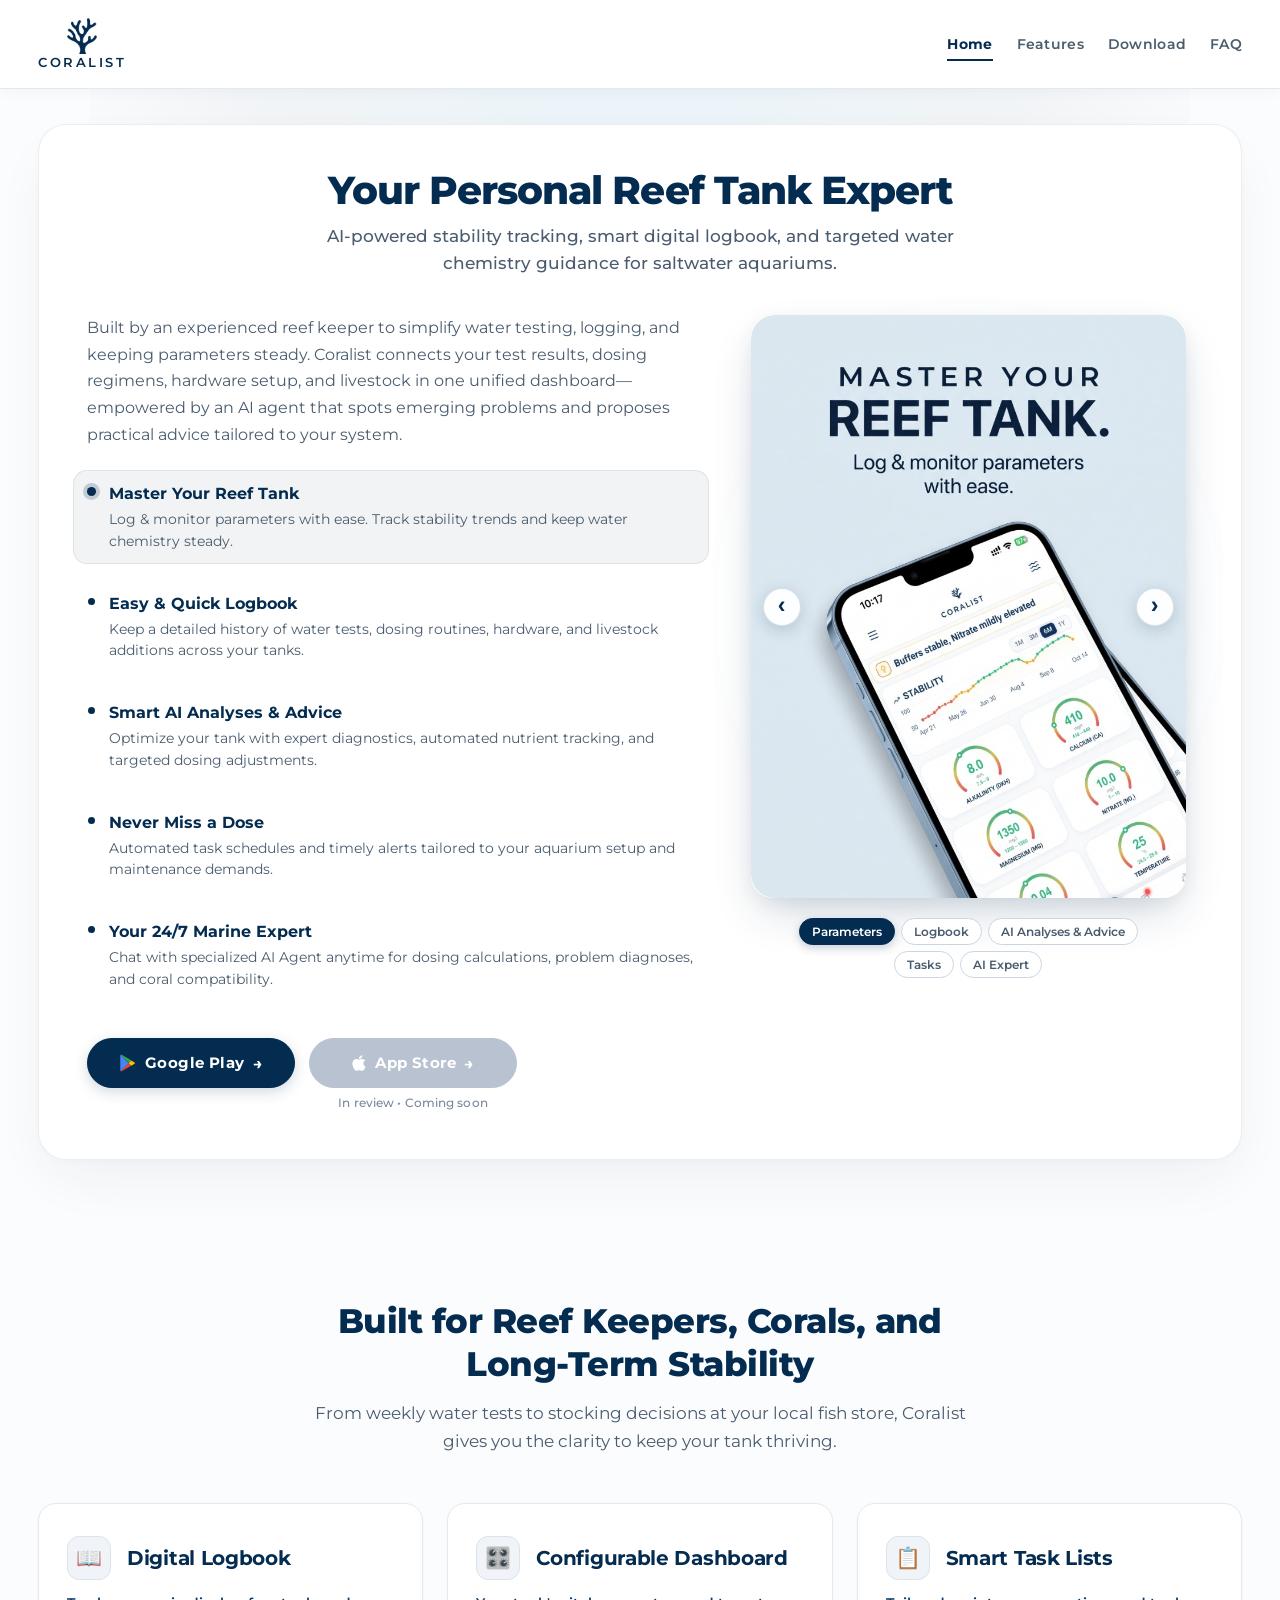
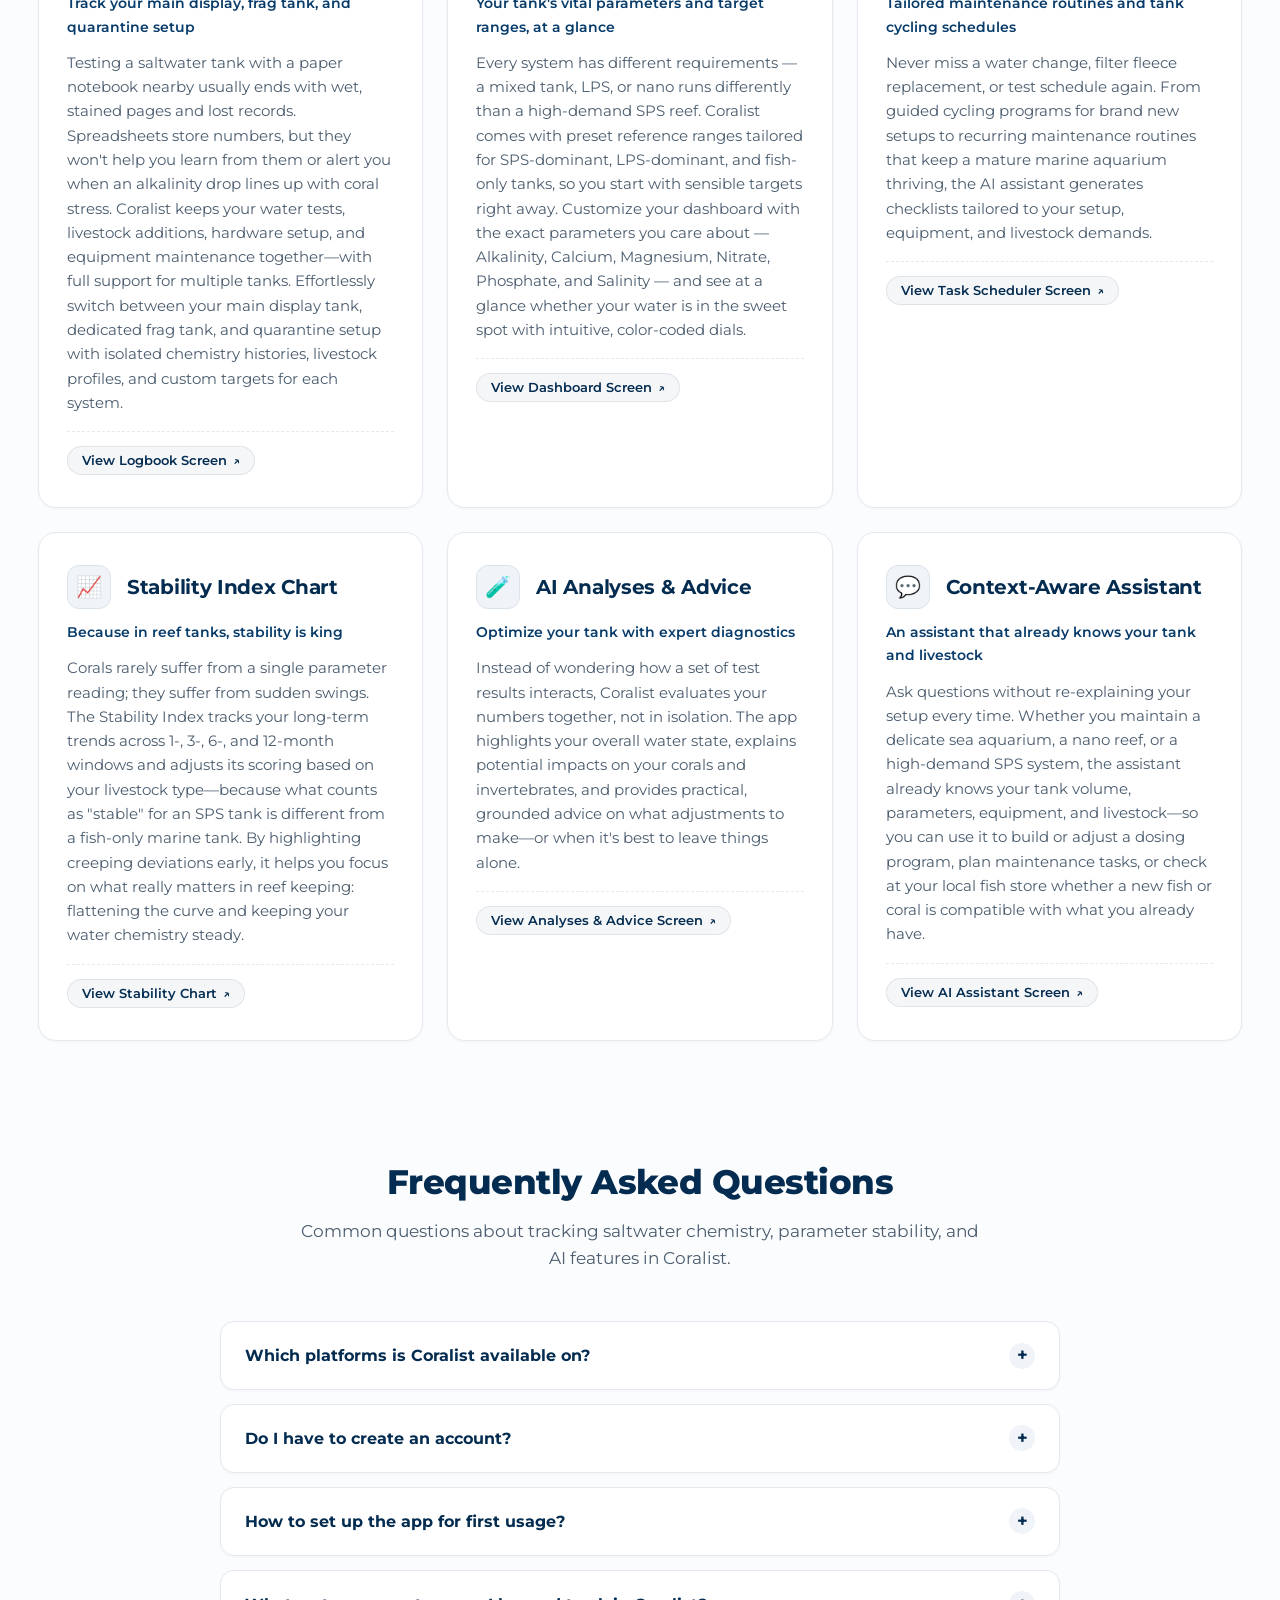
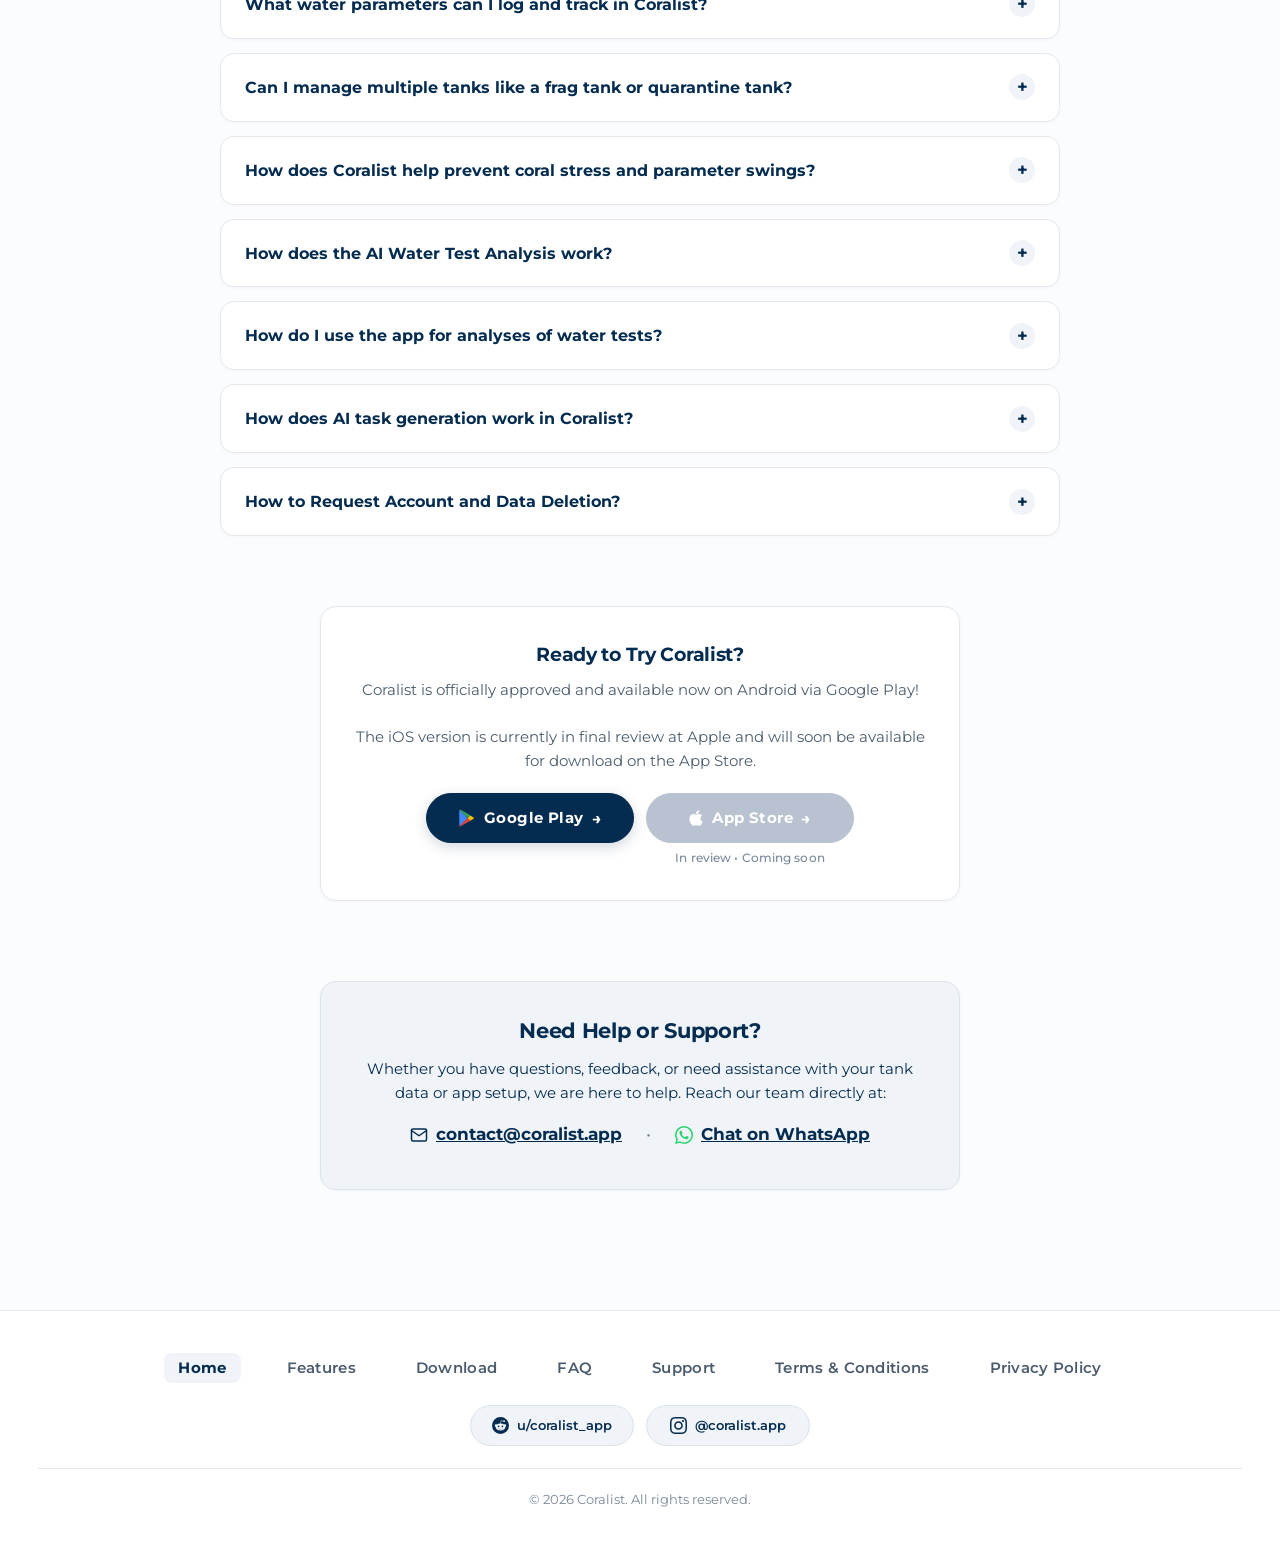
==== commit add73938: "fix(mobile): equalize store button widths and align support links" ====
--- a/index.html
+++ b/index.html
@@ -45,7 +45,7 @@
   <link rel="icon" type="image/png" href="assets/coral-header-dark-thinned.png" media="(prefers-color-scheme: dark)">
   <link rel="icon" type="image/png" href="assets/coral-header-light-thinned.png" media="(prefers-color-scheme: light)">
   <link rel="apple-touch-icon" href="assets/coral-silhouette.png">
-  <link rel="stylesheet" href="styles.css?v=9.0">
+  <link rel="stylesheet" href="styles.css?v=9.2">
 
   <!-- Schema.org Structured Data -->
   <script type="application/ld+json">
@@ -1026,8 +1026,7 @@
             The iOS version is currently in final review at Apple and will soon be available for download on the App
             Store.
           </p>
-          <div class="btn-group"
-            style="justify-content: center; align-items: flex-start; margin-top: 20px; gap: 12px; flex-wrap: wrap;">
+          <div class="btn-group notice-buttons">
             <a href="https://play.google.com/store/apps/details?id=com.naumiq.coralist&pcampaignid=web_share"
               target="_blank" rel="noopener noreferrer" class="btn btn-primary btn-cta btn-store-hero"
               title="Download Coralist on Google Play">
@@ -1067,10 +1066,8 @@
             Whether you have questions, feedback, or need assistance with your tank data or app setup, we are here to
             help. Reach our team directly at:
           </p>
-          <div
-            style="display: flex; flex-wrap: wrap; justify-content: center; align-items: center; gap: 14px 24px; font-size: 1.05rem; font-weight: 700; margin-bottom: 16px;">
-            <a href="mailto:contact@coralist.app"
-              style="color: var(--navy-primary); text-decoration: underline; display: inline-flex; align-items: center; gap: 6px;">
+          <div class="support-contact-links">
+            <a href="mailto:contact@coralist.app" class="support-contact-link">
               <svg width="18" height="18" viewBox="0 0 24 24" fill="none" stroke="currentColor" stroke-width="2"
                 stroke-linecap="round" stroke-linejoin="round" aria-hidden="true">
                 <path d="M4 4h16c1.1 0 2 .9 2 2v12c0 1.1-.9 2-2 2H4c-1.1 0-2-.9-2-2V6c0-1.1.9-2 2-2z"></path>
@@ -1078,9 +1075,9 @@
               </svg>
               <span>contact@coralist.app</span>
             </a>
-            <span style="color: var(--text-muted); font-weight: 400;">•</span>
+            <span class="support-contact-sep" aria-hidden="true">•</span>
             <a href="https://wa.me/message/F6IHO37MQ43EN1" target="_blank" rel="noopener noreferrer"
-              style="color: var(--navy-primary); text-decoration: underline; display: inline-flex; align-items: center; gap: 6px;">
+              class="support-contact-link">
               <svg width="18" height="18" viewBox="0 0 24 24" fill="#25D366" aria-hidden="true">
                 <path
                   d="M.057 24l1.687-6.163c-1.041-1.804-1.588-3.849-1.587-5.946.003-6.556 5.338-11.891 11.893-11.891 3.181.001 6.167 1.24 8.413 3.488 2.245 2.248 3.481 5.236 3.48 8.414-.003 6.557-5.338 11.892-11.893 11.892-1.99-.001-3.951-.5-5.688-1.448l-6.305 1.654zm6.597-3.807c1.676.995 3.276 1.591 5.392 1.592 5.448 0 9.886-4.434 9.889-9.885.002-5.462-4.415-9.89-9.881-9.892-5.452 0-9.887 4.434-9.889 9.884-.001 2.225.651 3.891 1.746 5.634l-.999 3.648 3.742-.981zm11.387-5.464c-.074-.124-.272-.198-.57-.347-.297-.149-1.758-.868-2.031-.967-.272-.099-.47-.149-.669.149-.198.297-.768.967-.941 1.165-.173.198-.347.223-.644.074-.297-.149-1.255-.462-2.39-1.475-.883-.788-1.48-1.761-1.653-2.059-.173-.297-.018-.458.13-.606.134-.133.297-.347.446-.521.151-.172.2-.296.3-.495.099-.198.05-.372-.025-.521-.075-.148-.669-1.611-.916-2.206-.242-.579-.487-.501-.669-.51l-.57-.01c-.198 0-.52.074-.792.372s-1.04 1.016-1.04 2.479 1.065 2.876 1.213 3.074c.149.198 2.095 3.2 5.076 4.487.709.306 1.263.489 1.694.626.712.226 1.36.194 1.872.118.571-.085 1.758-.719 2.006-1.413.248-.695.248-1.29.173-1.414z" />
--- a/styles.css
+++ b/styles.css
@@ -1122,6 +1122,41 @@
   margin-bottom: 20px;
 }
 
+.notice-box .notice-buttons {
+  justify-content: center;
+  align-items: flex-start;
+  margin-top: 20px;
+  gap: 12px;
+}
+
+.support-contact-links {
+  display: flex;
+  flex-wrap: wrap;
+  justify-content: center;
+  align-items: center;
+  gap: 14px 24px;
+  font-size: 1.05rem;
+  font-weight: 700;
+  margin-bottom: 8px;
+}
+
+.support-contact-link {
+  color: var(--navy-primary);
+  text-decoration: underline;
+  display: inline-flex;
+  align-items: center;
+  gap: 8px;
+}
+
+.support-contact-link svg {
+  flex-shrink: 0;
+}
+
+.support-contact-sep {
+  color: var(--text-muted);
+  font-weight: 400;
+}
+
 /* ==========================================================================
    Download Section & Store Badges
    ========================================================================== */
@@ -1660,7 +1695,9 @@
 .btn-store-hero {
   display: inline-flex;
   align-items: center;
+  justify-content: center;
   gap: 10px;
+  min-inline-size: 208px;
 }
 
 .hero-btn-wrapper {
@@ -2424,6 +2461,7 @@
   gap: 32px;
   list-style: none;
   flex-wrap: wrap;
+  flex-wrap: balance;
 }
 
 .footer-links a {
@@ -2461,8 +2499,10 @@
 .social-link {
   display: inline-flex;
   align-items: center;
+  justify-content: center;
   gap: 8px;
   padding: 8px 16px;
+  min-inline-size: 164px;
   border-radius: 9999px;
   background: var(--navy-subtle);
   border: 1px solid var(--navy-border-subtle);
@@ -2848,15 +2888,24 @@
     margin-top: 4px;
   }
 
-  .btn-group {
-    width: 100%;
+  .btn-group,
+  .hero-buttons {
+    inline-size: 100%;
     flex-direction: column;
+    align-items: stretch;
     gap: 10px;
     margin-top: 0 !important;
   }
 
+  .btn-group .hero-btn-wrapper {
+    display: flex;
+    inline-size: 100%;
+    align-items: stretch;
+  }
+
   .btn-group .btn {
-    width: 100%;
+    inline-size: 100%;
+    min-inline-size: 0;
     justify-content: center;
     padding: 13px 20px;
     font-size: 0.92rem;
@@ -2951,14 +3000,29 @@
     margin-bottom: 16px;
   }
 
-  .notice-box .btn-group {
+  .notice-box .btn-group,
+  .notice-box .notice-buttons {
     flex-direction: column;
-    width: 100%;
+    align-items: stretch;
+    inline-size: 100%;
   }
 
   .notice-box .btn {
-    width: 100%;
+    inline-size: 100%;
+    min-inline-size: 0;
     justify-content: center;
+  }
+
+  .support-contact-links {
+    display: inline-flex;
+    flex-direction: column;
+    align-items: flex-start;
+    gap: 12px;
+    margin-bottom: 4px;
+  }
+
+  .support-contact-sep {
+    display: none;
   }
 
   /* Legal Pages (Terms & Privacy) */
@@ -3035,6 +3099,7 @@
   .footer-links {
     gap: 10px 14px;
     flex-wrap: wrap;
+    flex-wrap: balance;
     justify-content: center;
   }
 
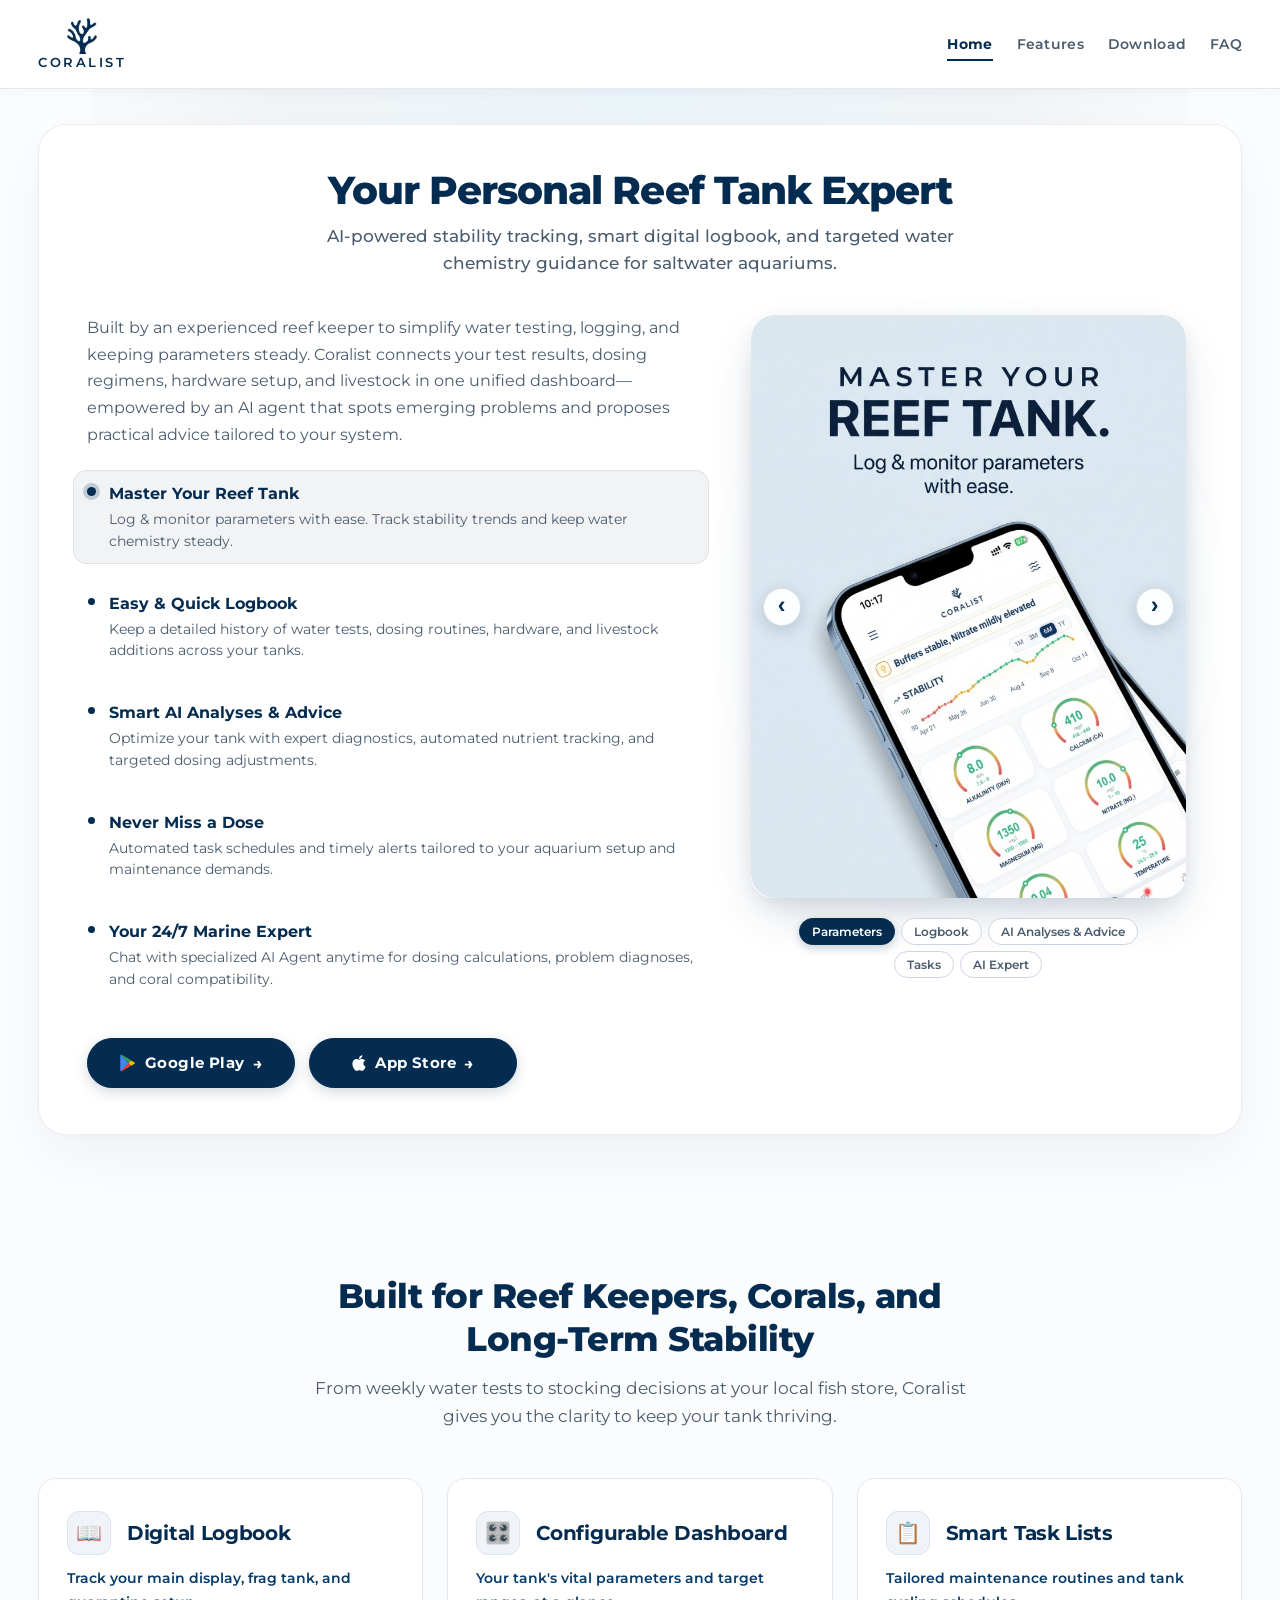
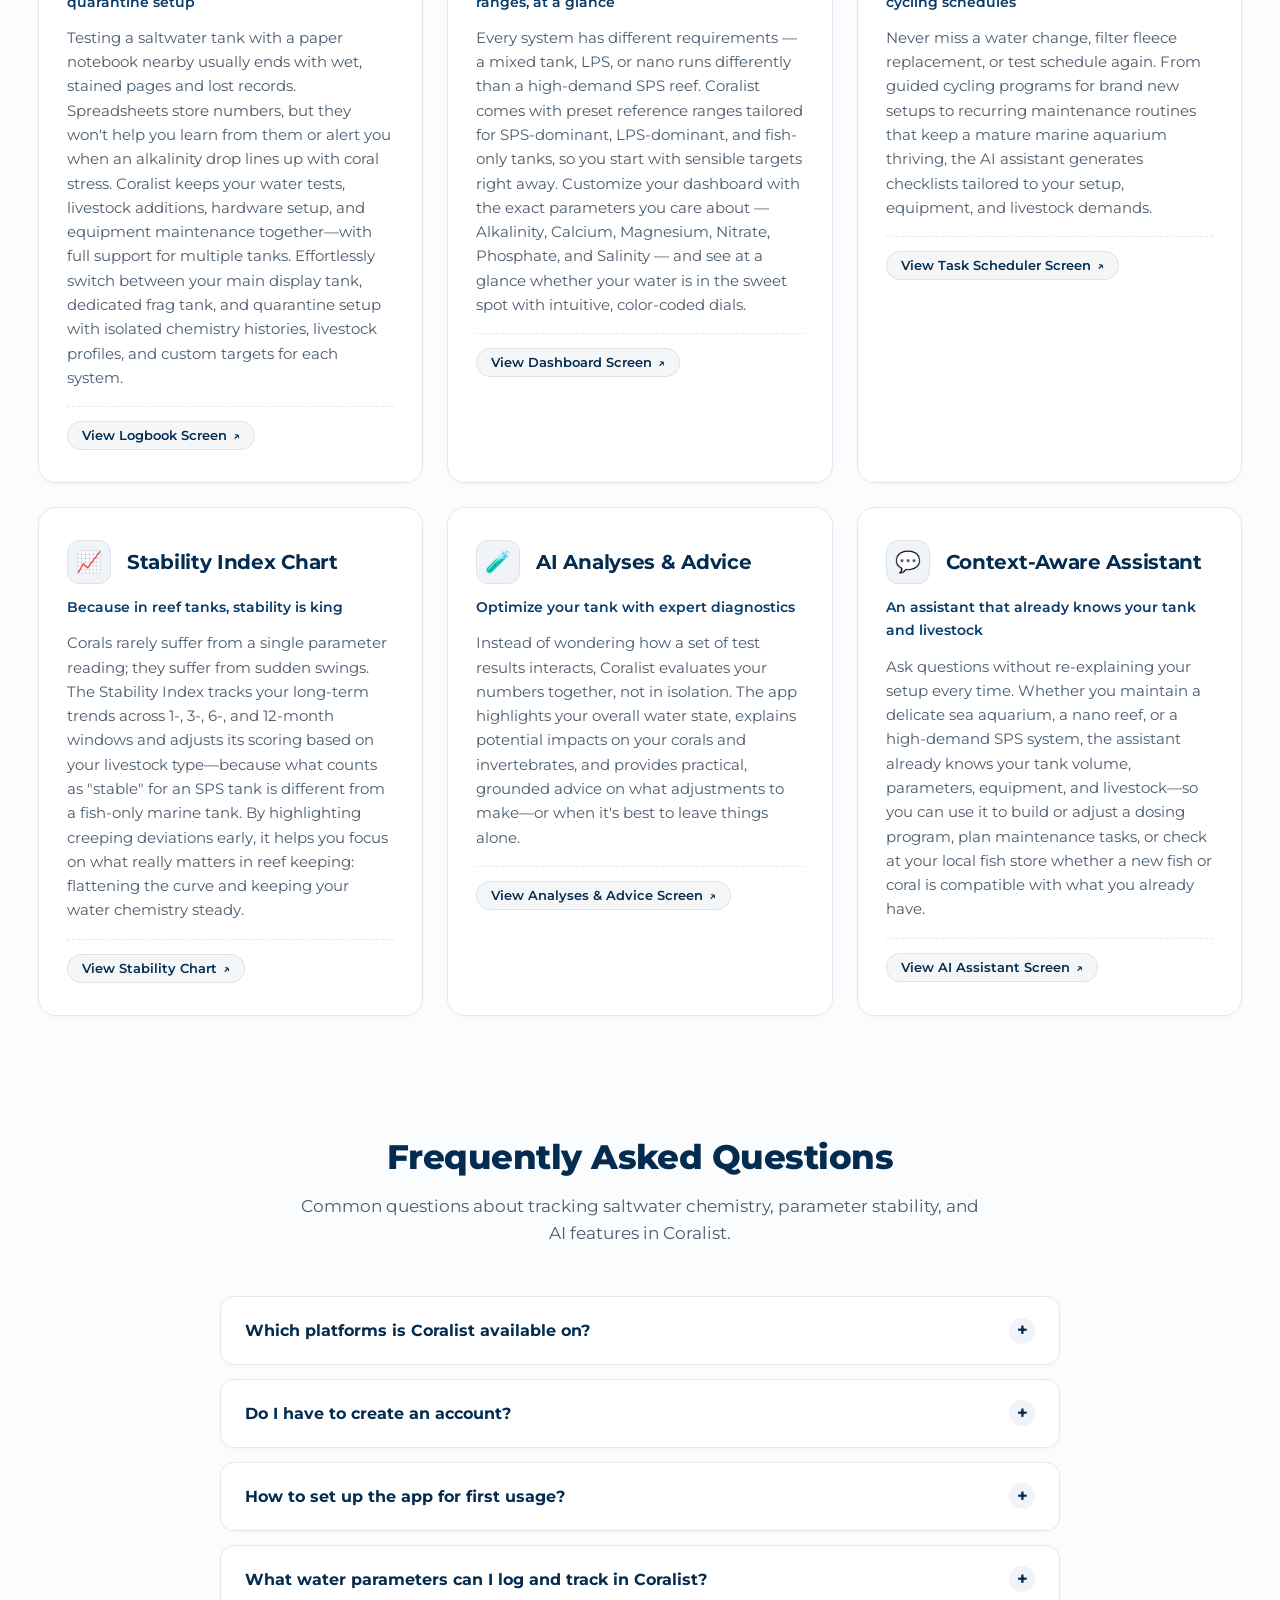
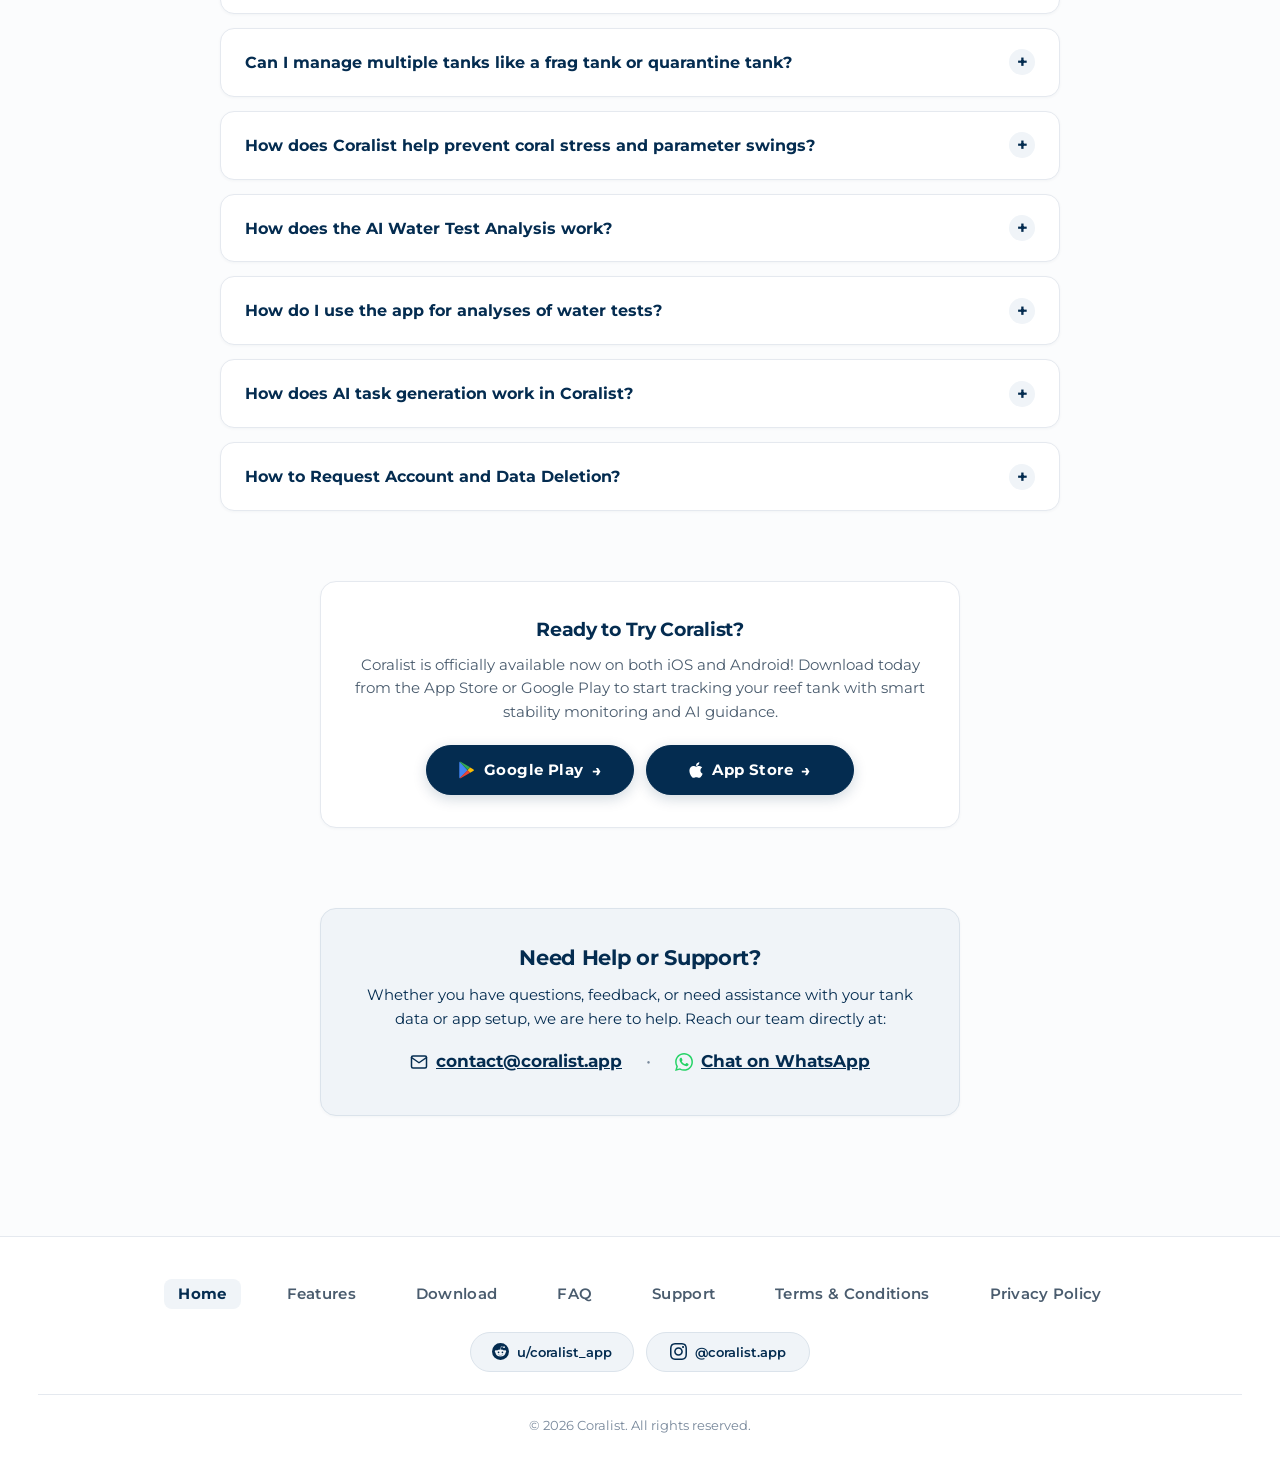
==== commit 8b9b78ff: "feat(ios): add official Apple App Store link and update platform availability" ====
--- a/index.html
+++ b/index.html
@@ -45,7 +45,7 @@
   <link rel="icon" type="image/png" href="assets/coral-header-dark-thinned.png" media="(prefers-color-scheme: dark)">
   <link rel="icon" type="image/png" href="assets/coral-header-light-thinned.png" media="(prefers-color-scheme: light)">
   <link rel="apple-touch-icon" href="assets/coral-silhouette.png">
-  <link rel="stylesheet" href="styles.css?v=9.2">
+  <link rel="stylesheet" href="styles.css?v=9.3">
 
   <!-- Schema.org Structured Data -->
   <script type="application/ld+json">
@@ -56,8 +56,11 @@
         "@type": "SoftwareApplication",
         "name": "Coralist",
         "applicationCategory": "UtilitiesApplication",
-        "operatingSystem": "Android (Available now), iOS (Coming soon)",
-        "downloadUrl": "https://play.google.com/store/apps/details?id=com.naumiq.coralist&pcampaignid=web_share",
+        "operatingSystem": "iOS, Android",
+        "downloadUrl": [
+          "https://apps.apple.com/us/app/coralist/id6818763544",
+          "https://play.google.com/store/apps/details?id=com.naumiq.coralist&pcampaignid=web_share"
+        ],
         "description": "Smart digital logbook and water chemistry companion for reef tank, marine aquarium, and sea aquarium keepers. Track alkalinity, calcium, nitrate, phosphate, and stability trends with context-aware AI analysis.",
         "url": "https://coralist.app/",
         "image": "https://coralist.app/assets/screenshots/feature-dashboard.jpg",
@@ -92,7 +95,7 @@
             "name": "Which platforms is Coralist available on?",
             "acceptedAnswer": {
               "@type": "Answer",
-              "text": "Coralist is officially available now on Android via Google Play, and is coming soon to iOS (iPhone & iPad). iOS users can join our early access closed beta via Apple TestFlight."
+              "text": "Coralist is officially available now on both iOS (iPhone & iPad) via the Apple App Store and Android via Google Play."
             }
           },
           {
@@ -288,20 +291,16 @@
                   <span>Google Play</span>
                   <span class="btn-arrow" aria-hidden="true">→</span>
                 </a>
-                <div class="hero-btn-wrapper">
-                  <a href="#download" class="btn btn-primary btn-cta btn-store-hero btn-store-disabled"
-                    id="hero-apple-store-btn" aria-disabled="true" tabindex="-1"
-                    title="Coralist on the App Store (In review, coming soon)">
-                    <svg viewBox="0 0 384 512" width="16" height="18" fill="currentColor" aria-hidden="true">
-                      <path
-                        d="M318.7 268.7c-.2-36.7 16.4-64.4 50-84.8-18.8-26.9-47.2-41.7-84.7-44.6-35.5-2.8-74.3 20.7-88.5 20.7-15 0-49.4-19.7-76.4-19.7C63.3 141.2 4 184.8 4 273.5q0 39.3 14.4 81.2c12.8 36.7 59 126.7 107.2 125.2 25.2-.6 43-17.9 75.8-17.9 31.8 0 48.3 17.9 76.4 17.9 48.6-.7 90.4-82.5 102.6-119.3-65.2-30.7-61.7-90-61.7-91.9m-56.6-164.2c27.3-32.4 24.8-61.9 24-72.5-24.1 1.4-52 16.4-67.9 34.9-17.5 19.8-27.8 44.3-25.6 71.9 26.1 2 49.9-11.4 69.5-34.3" />
-                    </svg>
-                    <span>App Store</span>
-                    <span class="btn-arrow" aria-hidden="true">→</span>
-                  </a>
-                  <span class="hero-btn-note">In review • Coming soon</span>
-                </div>
-
+                <a href="https://apps.apple.com/us/app/coralist/id6818763544"
+                  target="_blank" rel="noopener noreferrer" class="btn btn-primary btn-cta btn-store-hero"
+                  id="hero-apple-store-btn" title="Download Coralist on the App Store">
+                  <svg viewBox="0 0 384 512" width="16" height="18" fill="currentColor" aria-hidden="true">
+                    <path
+                      d="M318.7 268.7c-.2-36.7 16.4-64.4 50-84.8-18.8-26.9-47.2-41.7-84.7-44.6-35.5-2.8-74.3 20.7-88.5 20.7-15 0-49.4-19.7-76.4-19.7C63.3 141.2 4 184.8 4 273.5q0 39.3 14.4 81.2c12.8 36.7 59 126.7 107.2 125.2 25.2-.6 43-17.9 75.8-17.9 31.8 0 48.3 17.9 76.4 17.9 48.6-.7 90.4-82.5 102.6-119.3-65.2-30.7-61.7-90-61.7-91.9m-56.6-164.2c27.3-32.4 24.8-61.9 24-72.5-24.1 1.4-52 16.4-67.9 34.9-17.5 19.8-27.8 44.3-25.6 71.9 26.1 2 49.9-11.4 69.5-34.3" />
+                  </svg>
+                  <span>App Store</span>
+                  <span class="btn-arrow" aria-hidden="true">→</span>
+                </a>
               </div>
             </div>
           </div>
@@ -532,17 +531,16 @@
             </summary>
             <div class="faq-answer">
               <p>
-                <strong>Coralist is officially available now on Android via Google Play!</strong> You can download it
-                directly to your Android phone or tablet to start logging tests, tracking stability, and receiving AI
-                advice immediately.
-              </p>
-              <p>
-                The <strong>iOS version (iPhone &amp; iPad)</strong> is currently in active closed beta testing via
-                Apple TestFlight and will launch publicly on the Apple App Store very soon. If you use an iPhone and
-                would like early access, you can request a TestFlight invite directly on our <a href="#download"
-                  style="color: var(--navy-primary); font-weight: 600; text-decoration: underline;">Download section</a>
-                or by emailing <a href="mailto:contact@coralist.app"
-                  style="color: var(--navy-primary); font-weight: 600; text-decoration: underline;">contact@coralist.app</a>.
+                <strong>Coralist is officially available now on both iOS and Android!</strong>
+              </p>
+              <p>
+                You can download Coralist for iPhone &amp; iPad directly from the <a href="https://apps.apple.com/us/app/coralist/id6818763544"
+                  target="_blank" rel="noopener noreferrer"
+                  style="color: var(--navy-primary); font-weight: 600; text-decoration: underline;">Apple App Store</a>,
+                and for Android devices from <a href="https://play.google.com/store/apps/details?id=com.naumiq.coralist&pcampaignid=web_share"
+                  target="_blank" rel="noopener noreferrer"
+                  style="color: var(--navy-primary); font-weight: 600; text-decoration: underline;">Google Play</a>
+                to start logging tests, tracking parameter stability, and receiving AI advice immediately.
               </p>
             </div>
           </details>
@@ -1020,11 +1018,7 @@
 
           <h4>Ready to Try Coralist?</h4>
           <p>
-            Coralist is officially approved and available now on Android via Google Play!
-            <br>
-            <br>
-            The iOS version is currently in final review at Apple and will soon be available for download on the App
-            Store.
+            Coralist is officially available now on both iOS and Android! Download today from the App Store or Google Play to start tracking your reef tank with smart stability monitoring and AI guidance.
           </p>
           <div class="btn-group notice-buttons">
             <a href="https://play.google.com/store/apps/details?id=com.naumiq.coralist&pcampaignid=web_share"
@@ -1041,18 +1035,16 @@
               <span>Google Play</span>
               <span class="btn-arrow" aria-hidden="true">→</span>
             </a>
-            <div class="hero-btn-wrapper">
-              <a href="#beta-signup" class="btn btn-primary btn-cta btn-store-hero btn-store-disabled"
-                aria-disabled="true" tabindex="-1" title="Coralist on the App Store (In review, coming soon)">
-                <svg viewBox="0 0 384 512" width="16" height="18" fill="currentColor" aria-hidden="true">
-                  <path
-                    d="M318.7 268.7c-.2-36.7 16.4-64.4 50-84.8-18.8-26.9-47.2-41.7-84.7-44.6-35.5-2.8-74.3 20.7-88.5 20.7-15 0-49.4-19.7-76.4-19.7C63.3 141.2 4 184.8 4 273.5q0 39.3 14.4 81.2c12.8 36.7 59 126.7 107.2 125.2 25.2-.6 43-17.9 75.8-17.9 31.8 0 48.3 17.9 76.4 17.9 48.6-.7 90.4-82.5 102.6-119.3-65.2-30.7-61.7-90-61.7-91.9m-56.6-164.2c27.3-32.4 24.8-61.9 24-72.5-24.1 1.4-52 16.4-67.9 34.9-17.5 19.8-27.8 44.3-25.6 71.9 26.1 2 49.9-11.4 69.5-34.3" />
-                </svg>
-                <span>App Store</span>
-                <span class="btn-arrow" aria-hidden="true">→</span>
-              </a>
-              <span class="hero-btn-note">In review • Coming soon</span>
-            </div>
+            <a href="https://apps.apple.com/us/app/coralist/id6818763544"
+              target="_blank" rel="noopener noreferrer" class="btn btn-primary btn-cta btn-store-hero"
+              title="Download Coralist on the App Store">
+              <svg viewBox="0 0 384 512" width="16" height="18" fill="currentColor" aria-hidden="true">
+                <path
+                  d="M318.7 268.7c-.2-36.7 16.4-64.4 50-84.8-18.8-26.9-47.2-41.7-84.7-44.6-35.5-2.8-74.3 20.7-88.5 20.7-15 0-49.4-19.7-76.4-19.7C63.3 141.2 4 184.8 4 273.5q0 39.3 14.4 81.2c12.8 36.7 59 126.7 107.2 125.2 25.2-.6 43-17.9 75.8-17.9 31.8 0 48.3 17.9 76.4 17.9 48.6-.7 90.4-82.5 102.6-119.3-65.2-30.7-61.7-90-61.7-91.9m-56.6-164.2c27.3-32.4 24.8-61.9 24-72.5-24.1 1.4-52 16.4-67.9 34.9-17.5 19.8-27.8 44.3-25.6 71.9 26.1 2 49.9-11.4 69.5-34.3" />
+              </svg>
+              <span>App Store</span>
+              <span class="btn-arrow" aria-hidden="true">→</span>
+            </a>
           </div>
         </div>
       </section>
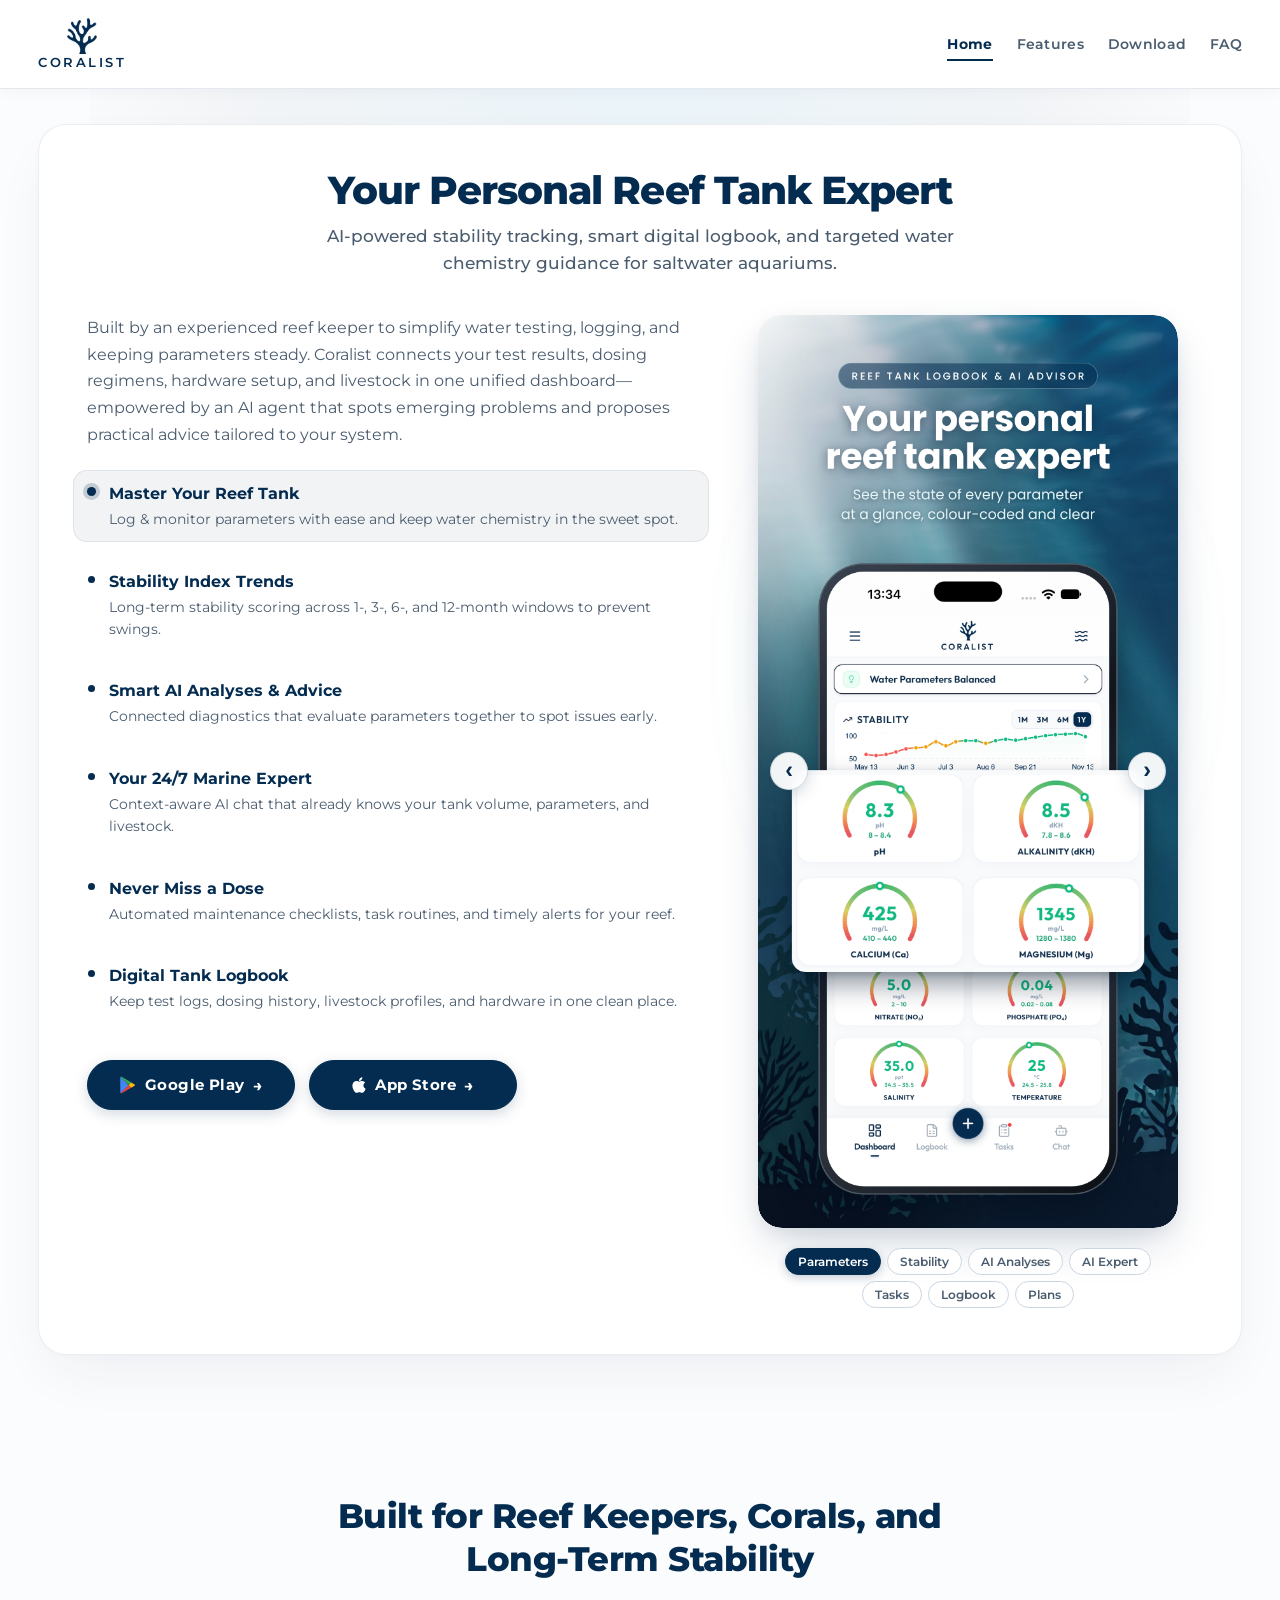
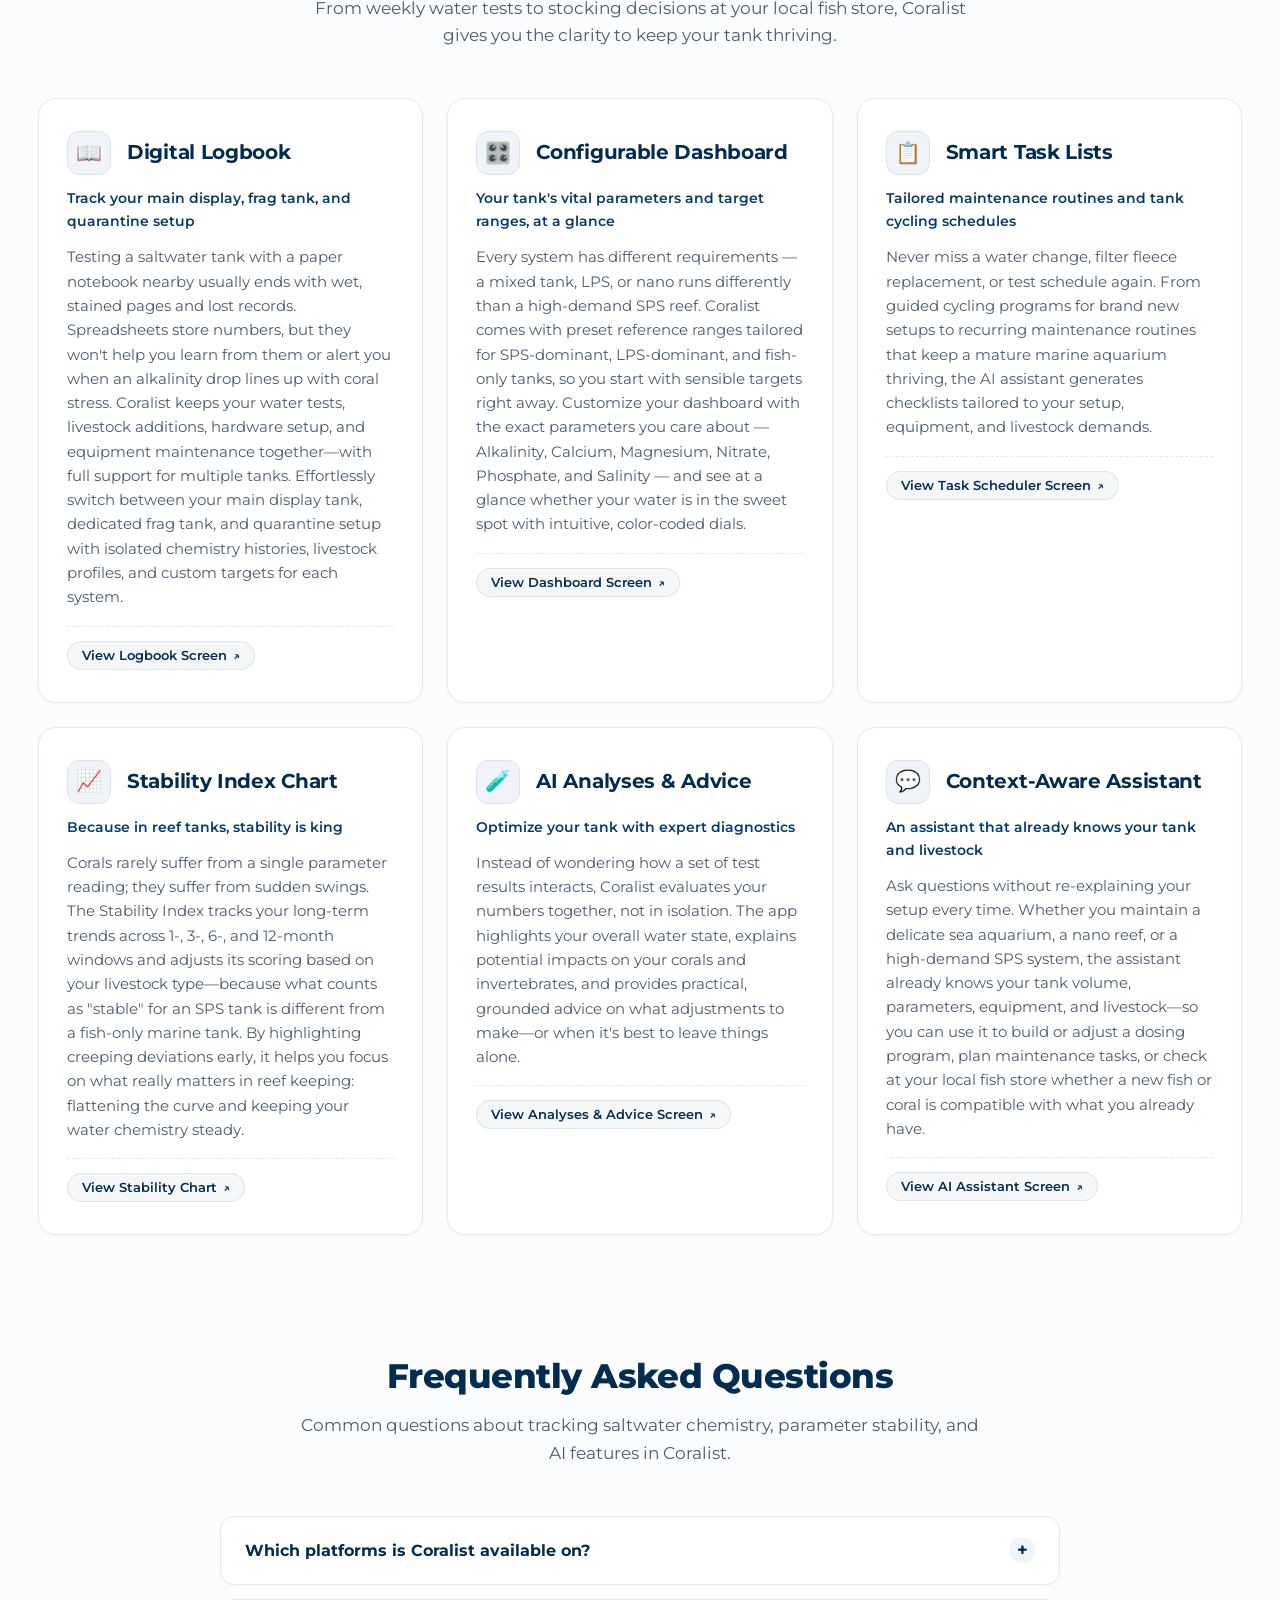
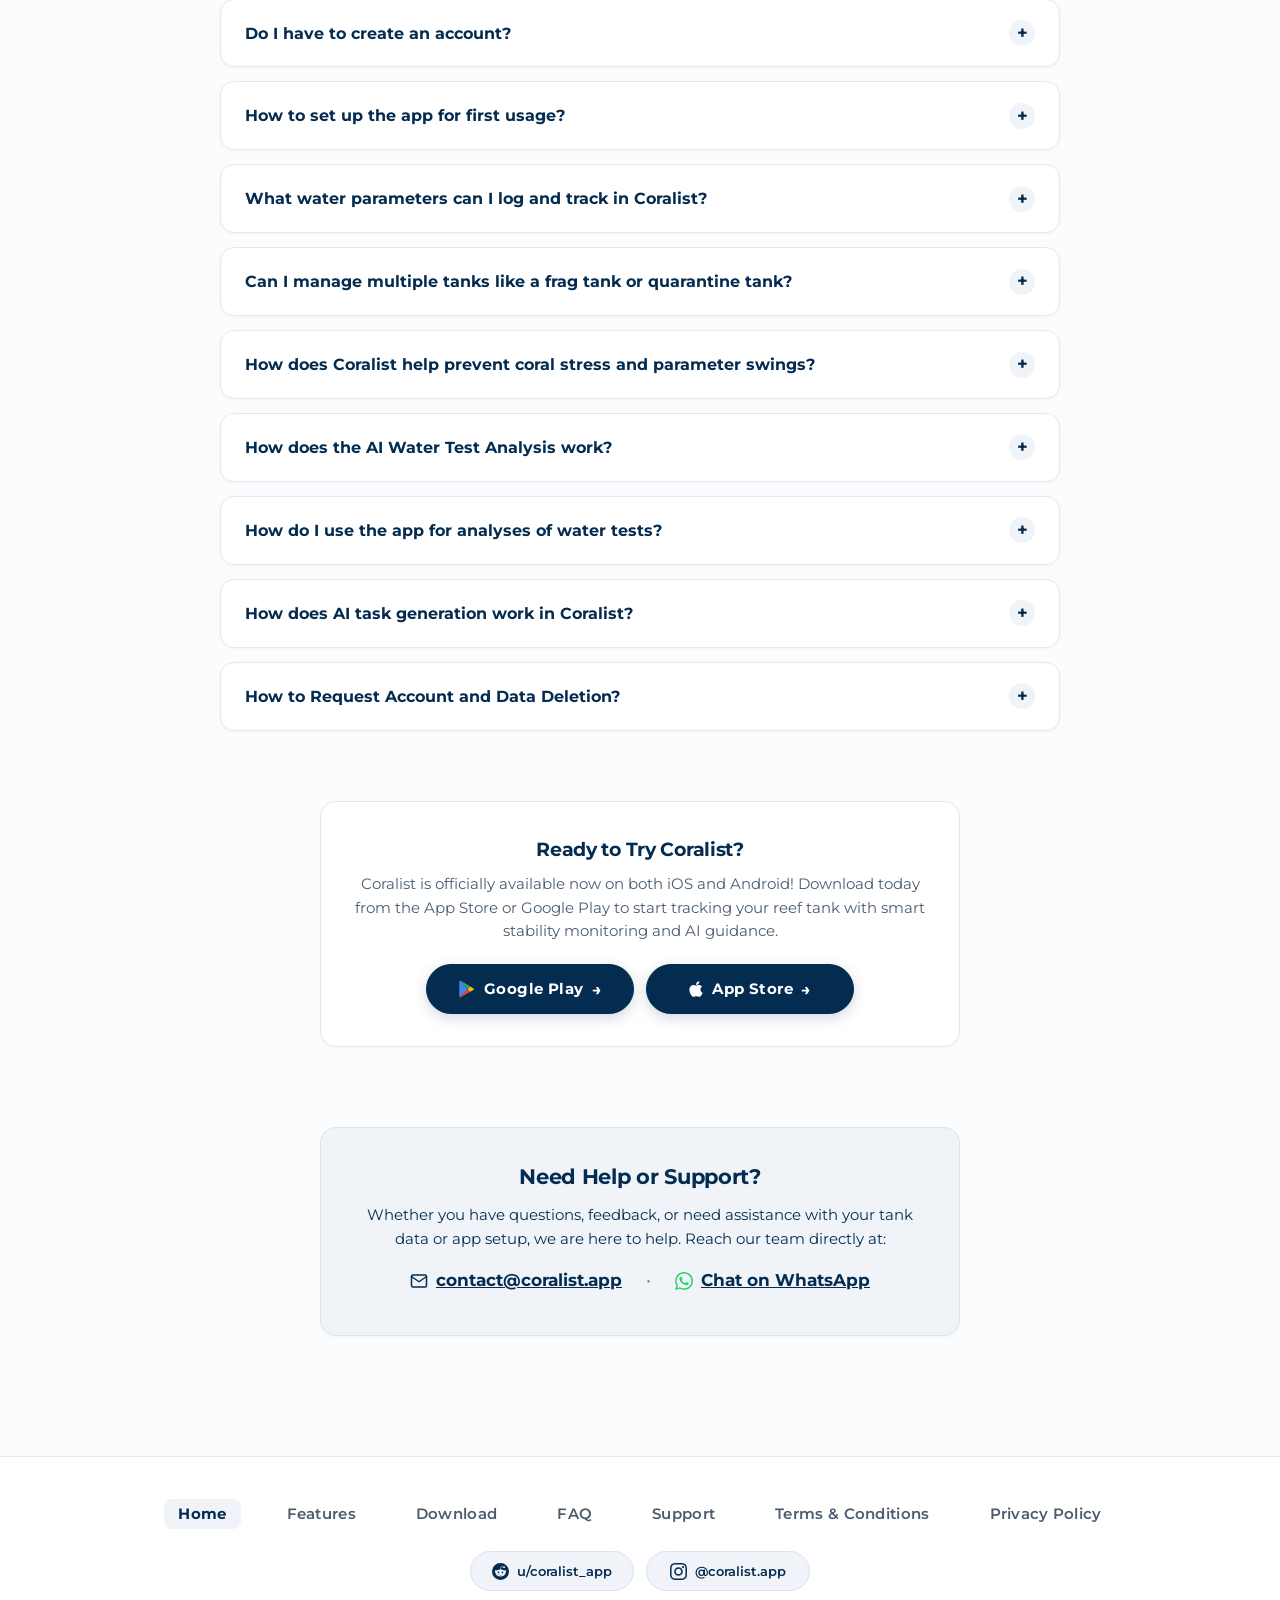
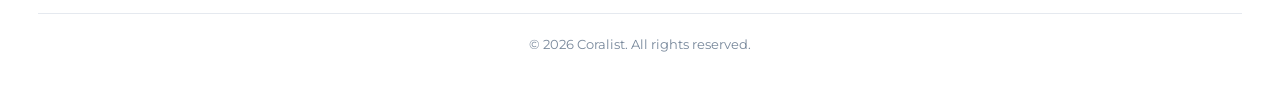
==== commit de82f920: "Update website with new promotional app store graphics and 7-slide gallery" ====
--- a/index.html
+++ b/index.html
@@ -45,7 +45,7 @@
   <link rel="icon" type="image/png" href="assets/coral-header-dark-thinned.png" media="(prefers-color-scheme: dark)">
   <link rel="icon" type="image/png" href="assets/coral-header-light-thinned.png" media="(prefers-color-scheme: light)">
   <link rel="apple-touch-icon" href="assets/coral-silhouette.png">
-  <link rel="stylesheet" href="styles.css?v=9.3">
+  <link rel="stylesheet" href="styles.css?v=9.4">
 
   <!-- Schema.org Structured Data -->
   <script type="application/ld+json">
@@ -63,8 +63,8 @@
         ],
         "description": "Smart digital logbook and water chemistry companion for reef tank, marine aquarium, and sea aquarium keepers. Track alkalinity, calcium, nitrate, phosphate, and stability trends with context-aware AI analysis.",
         "url": "https://coralist.app/",
-        "image": "https://coralist.app/assets/screenshots/feature-dashboard.jpg",
-        "screenshot": "https://coralist.app/assets/screenshots/feature-dashboard.jpg",
+        "image": "https://coralist.app/assets/screenshots/coralist-appstore-iphone69-01-hero.png",
+        "screenshot": "https://coralist.app/assets/screenshots/coralist-appstore-iphone69-01-hero.png",
         "offers": {
           "@type": "Offer",
           "price": "0",
@@ -233,17 +233,15 @@
                 <span class="feature-bullet"></span>
                 <div>
                   <strong>Master Your Reef Tank</strong>
-                  <span class="feature-sub">Log &amp; monitor parameters with ease. Track stability trends and keep
-                    water chemistry steady.</span>
+                  <span class="feature-sub">Log &amp; monitor parameters with ease and keep water chemistry in the sweet spot.</span>
                 </div>
               </li>
 
               <li class="feature-item" data-slide="1">
                 <span class="feature-bullet"></span>
                 <div>
-                  <strong>Easy &amp; Quick Logbook</strong>
-                  <span class="feature-sub">Keep a detailed history of water tests, dosing routines, hardware, and
-                    livestock additions across your tanks.</span>
+                  <strong>Stability Index Trends</strong>
+                  <span class="feature-sub">Long-term stability scoring across 1-, 3-, 6-, and 12-month windows to prevent swings.</span>
                 </div>
               </li>
 
@@ -251,26 +249,31 @@
                 <span class="feature-bullet"></span>
                 <div>
                   <strong>Smart AI Analyses &amp; Advice</strong>
-                  <span class="feature-sub">Optimize your tank with expert diagnostics, automated nutrient tracking, and
-                    targeted dosing adjustments.</span>
+                  <span class="feature-sub">Connected diagnostics that evaluate parameters together to spot issues early.</span>
                 </div>
               </li>
 
               <li class="feature-item" data-slide="3">
                 <span class="feature-bullet"></span>
                 <div>
-                  <strong>Never Miss a Dose</strong>
-                  <span class="feature-sub">Automated task schedules and timely alerts tailored to your aquarium setup
-                    and maintenance demands.</span>
+                  <strong>Your 24/7 Marine Expert</strong>
+                  <span class="feature-sub">Context-aware AI chat that already knows your tank volume, parameters, and livestock.</span>
                 </div>
               </li>
 
               <li class="feature-item" data-slide="4">
                 <span class="feature-bullet"></span>
                 <div>
-                  <strong>Your 24/7 Marine Expert</strong>
-                  <span class="feature-sub">Chat with specialized AI Agent anytime for dosing calculations, problem
-                    diagnoses, and coral compatibility.</span>
+                  <strong>Never Miss a Dose</strong>
+                  <span class="feature-sub">Automated maintenance checklists, task routines, and timely alerts for your reef.</span>
+                </div>
+              </li>
+
+              <li class="feature-item" data-slide="5">
+                <span class="feature-bullet"></span>
+                <div>
+                  <strong>Digital Tank Logbook</strong>
+                  <span class="feature-sub">Keep test logs, dosing history, livestock profiles, and hardware in one clean place.</span>
                 </div>
               </li>
             </ul>
@@ -316,29 +319,39 @@
 
                 <div class="gallery-slides" id="gallery-slides">
                   <div class="gallery-slide active" data-slide-index="0">
-                    <img src="assets/screenshots/feature-dashboard.jpg"
-                      alt="Coralist Mobile App - Master Your Reef Tank, Log & Monitor Parameters with Ease" width="764"
-                      height="1024" fetchpriority="high">
+                    <img src="assets/screenshots/coralist-appstore-iphone69-01-hero.png"
+                      alt="Coralist Mobile App - Your Personal Reef Tank Expert" width="1320"
+                      height="2868" fetchpriority="high">
                   </div>
                   <div class="gallery-slide" data-slide-index="1">
-                    <img src="assets/screenshots/feature-logbook.jpg"
-                      alt="Coralist Digital Logbook - Easy & Quick Logbook, Keep a Detailed History of Your Tank"
-                      width="764" height="1024" loading="lazy">
+                    <img src="assets/screenshots/coralist-appstore-iphone69-02-stability.png"
+                      alt="Coralist Stability Index - Stability is King, Long-Term Trend Scoring" width="1320"
+                      height="2868" loading="lazy">
                   </div>
                   <div class="gallery-slide" data-slide-index="2">
-                    <img src="assets/screenshots/feature-analyses.jpg"
-                      alt="Coralist Smart AI Analyses & Advice - Optimize Your Tank with Expert Diagnostics" width="764"
-                      height="1024" loading="lazy">
+                    <img src="assets/screenshots/coralist-appstore-iphone69-03-analysis.png"
+                      alt="Coralist Smart AI Analyses - Advice That Sees the Whole Picture" width="1320"
+                      height="2868" loading="lazy">
                   </div>
                   <div class="gallery-slide" data-slide-index="3">
-                    <img src="assets/screenshots/feature-tasks.jpg"
-                      alt="Coralist Task Scheduler - Never Miss a Dose, Automated Task Schedules & Alerts" width="764"
-                      height="1024" loading="lazy">
+                    <img src="assets/screenshots/coralist-appstore-iphone69-04-chat.png"
+                      alt="Coralist 24/7 AI Marine Expert - Ask Anything, Context-Aware Tank Assistant" width="1320"
+                      height="2868" loading="lazy">
                   </div>
                   <div class="gallery-slide" data-slide-index="4">
-                    <img src="assets/screenshots/feature-assistant.jpg"
-                      alt="Coralist AI Assistant - Your 24/7 Marine Expert, Chat with Specialized AI Anytime"
-                      width="764" height="1024" loading="lazy">
+                    <img src="assets/screenshots/coralist-appstore-iphone69-05-tasks.png"
+                      alt="Coralist Smart Tasks &amp; Schedules - Never Miss a Dose, Timely Alerts" width="1320"
+                      height="2868" loading="lazy">
+                  </div>
+                  <div class="gallery-slide" data-slide-index="5">
+                    <img src="assets/screenshots/coralist-appstore-iphone69-06-logbook.png"
+                      alt="Coralist Digital Logbook - Your Whole Tank in One Place" width="1320"
+                      height="2868" loading="lazy">
+                  </div>
+                  <div class="gallery-slide" data-slide-index="6">
+                    <img src="assets/screenshots/coralist-appstore-iphone69-07-plans.png"
+                      alt="Coralist Plans &amp; Pricing - Start Free, Grow When Ready" width="1320"
+                      height="2868" loading="lazy">
                   </div>
                 </div>
               </div>
@@ -348,13 +361,14 @@
                 <div class="indicators-row">
                   <button class="indicator-dot active" data-index="0" role="tab"
                     aria-selected="true">Parameters</button>
-                  <button class="indicator-dot" data-index="1" role="tab" aria-selected="false">Logbook</button>
-                  <button class="indicator-dot" data-index="2" role="tab" aria-selected="false">AI Analyses &amp;
-                    Advice</button>
+                  <button class="indicator-dot" data-index="1" role="tab" aria-selected="false">Stability</button>
+                  <button class="indicator-dot" data-index="2" role="tab" aria-selected="false">AI Analyses</button>
+                  <button class="indicator-dot" data-index="3" role="tab" aria-selected="false">AI Expert</button>
                 </div>
                 <div class="indicators-row">
-                  <button class="indicator-dot" data-index="3" role="tab" aria-selected="false">Tasks</button>
-                  <button class="indicator-dot" data-index="4" role="tab" aria-selected="false">AI Expert</button>
+                  <button class="indicator-dot" data-index="4" role="tab" aria-selected="false">Tasks</button>
+                  <button class="indicator-dot" data-index="5" role="tab" aria-selected="false">Logbook</button>
+                  <button class="indicator-dot" data-index="6" role="tab" aria-selected="false">Plans</button>
                 </div>
               </div>
 
@@ -392,7 +406,7 @@
               chemistry histories, livestock profiles, and custom targets for each system.
             </p>
             <div class="feature-card-action">
-              <button class="feature-preview-btn" data-open-screenshot="1" aria-label="View Digital Logbook screenshot">
+              <button class="feature-preview-btn" data-open-screenshot="5" aria-label="View Digital Logbook screenshot">
                 <span>View Logbook Screen</span>
                 <span class="preview-arrow" aria-hidden="true">↗</span>
               </button>
@@ -436,7 +450,7 @@
               assistant generates checklists tailored to your setup, equipment, and livestock demands.
             </p>
             <div class="feature-card-action">
-              <button class="feature-preview-btn" data-open-screenshot="3"
+              <button class="feature-preview-btn" data-open-screenshot="4"
                 aria-label="View Smart Task Lists screenshot">
                 <span>View Task Scheduler Screen</span>
                 <span class="preview-arrow" aria-hidden="true">↗</span>
@@ -460,7 +474,7 @@
               reef keeping: flattening the curve and keeping your water chemistry steady.
             </p>
             <div class="feature-card-action">
-              <button class="feature-preview-btn" data-open-screenshot="0"
+              <button class="feature-preview-btn" data-open-screenshot="1"
                 aria-label="View Stability Index Chart screenshot">
                 <span>View Stability Chart</span>
                 <span class="preview-arrow" aria-hidden="true">↗</span>
@@ -504,7 +518,7 @@
               or check at your local fish store whether a new fish or coral is compatible with what you already have.
             </p>
             <div class="feature-card-action">
-              <button class="feature-preview-btn" data-open-screenshot="4"
+              <button class="feature-preview-btn" data-open-screenshot="3"
                 aria-label="View Context-Aware Assistant screenshot">
                 <span>View AI Assistant Screen</span>
                 <span class="preview-arrow" aria-hidden="true">↗</span>
@@ -1149,7 +1163,7 @@
     </div>
   </div>
 
-  <script src="script.js?v=6.9"></script>
+  <script src="script.js?v=7.0"></script>
 </body>
 
 </html>
--- a/styles.css
+++ b/styles.css
@@ -717,7 +717,7 @@
   left: 50%;
   transform: translateX(-50%);
   width: 420px;
-  height: 540px;
+  height: 640px;
   background: radial-gradient(ellipse at center, rgba(4, 44, 80, 0.11) 0%, rgba(14, 165, 233, 0.05) 50%, transparent 75%);
   filter: blur(40px);
   pointer-events: none;
@@ -726,11 +726,11 @@
 
 
 
-/* Phone Mockup Frame - Scaled down 25% (435px max-width) */
+/* Phone Mockup Frame - Scaled down 25% (420px max-width) */
 .phone-mockup-frame {
   width: 100%;
-  max-width: 435px;
-  border-radius: 22px;
+  max-width: 420px;
+  border-radius: 24px;
   padding: 0;
   background: transparent;
   border: none;
@@ -757,7 +757,7 @@
 .gallery-slides {
   position: relative;
   width: 100%;
-  aspect-ratio: 764 / 1024;
+  aspect-ratio: 1320 / 2868;
   overflow: hidden;
   border-radius: 24px;
   background: #edf4fa;
@@ -2812,7 +2812,7 @@
     justify-content: center;
     gap: 6px;
     width: 100%;
-    flex-wrap: nowrap;
+    flex-wrap: wrap;
   }
 
   .indicator-dot {
@@ -3142,7 +3142,7 @@
     width: 100%;
     max-width: 360px;
     border-radius: 20px;
-    padding: 5px;
+    padding: 0;
   }
 
   .showcase-text-col h3 {
